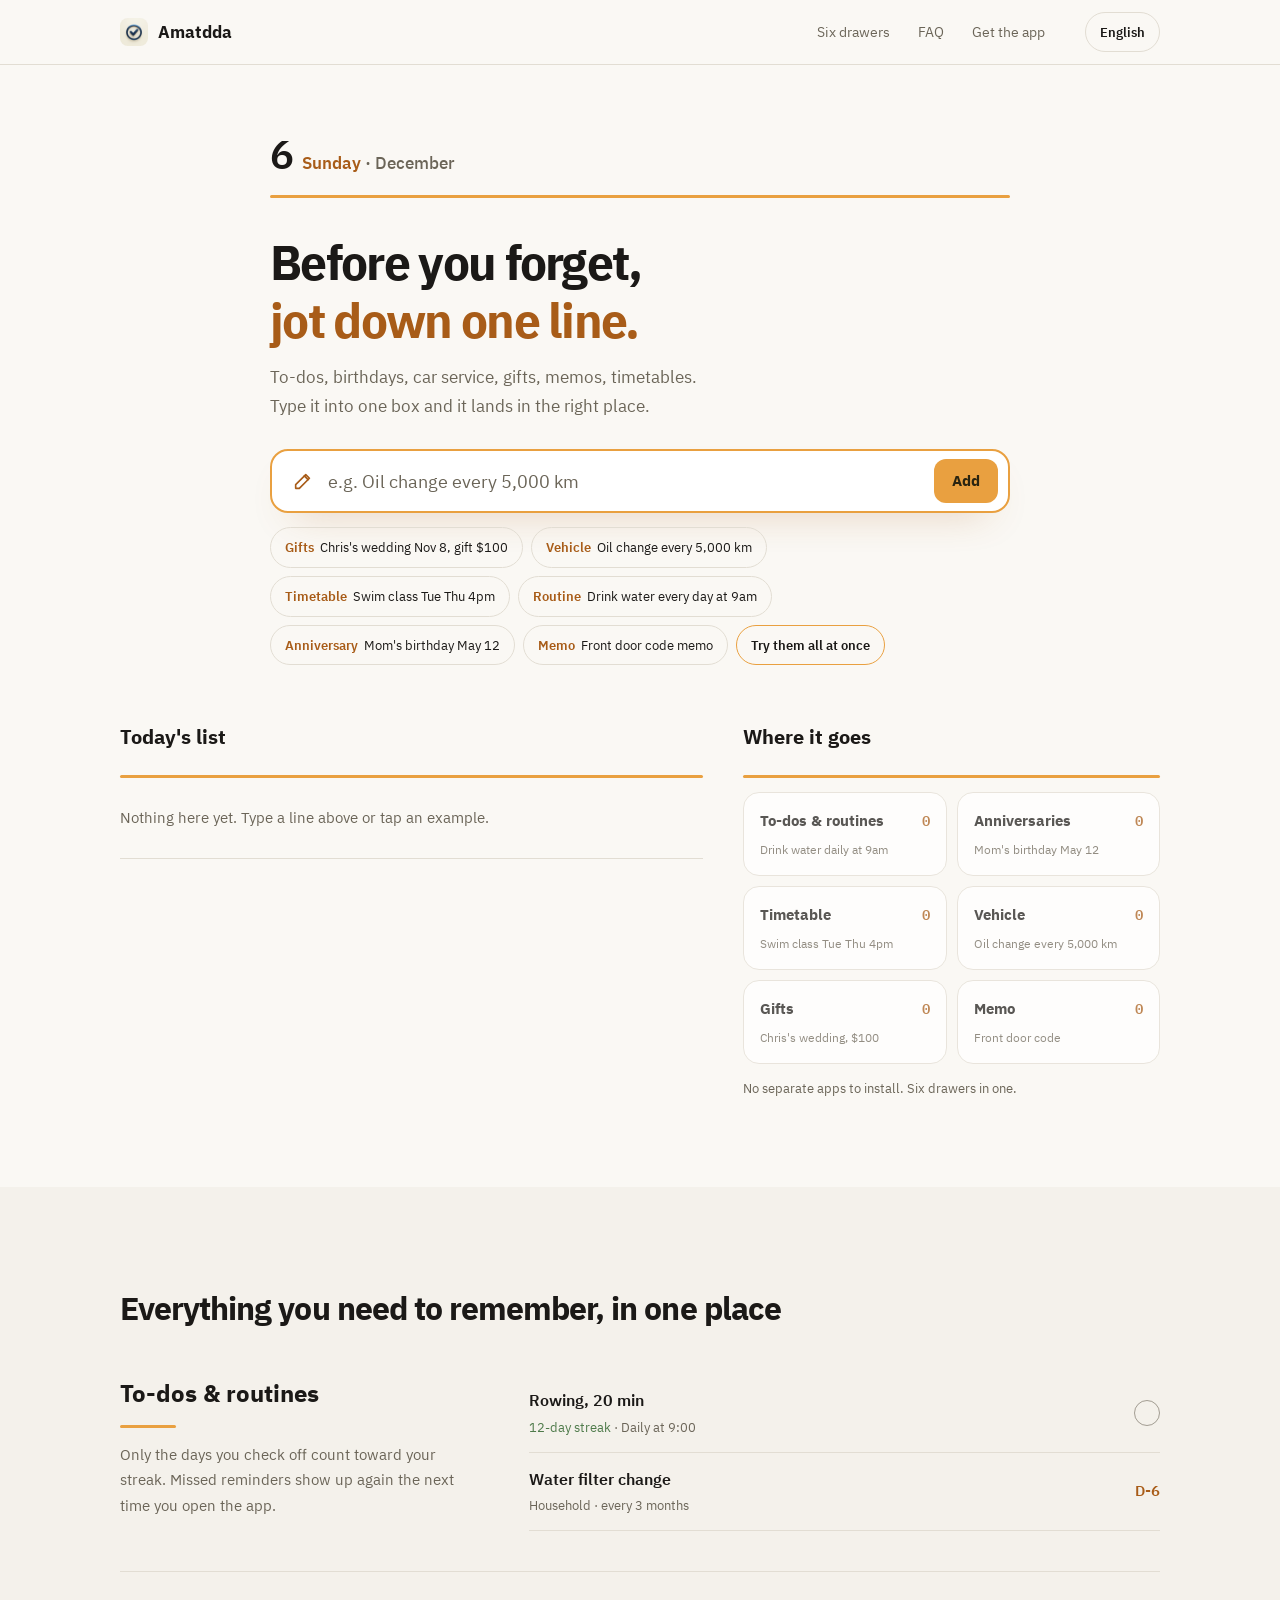
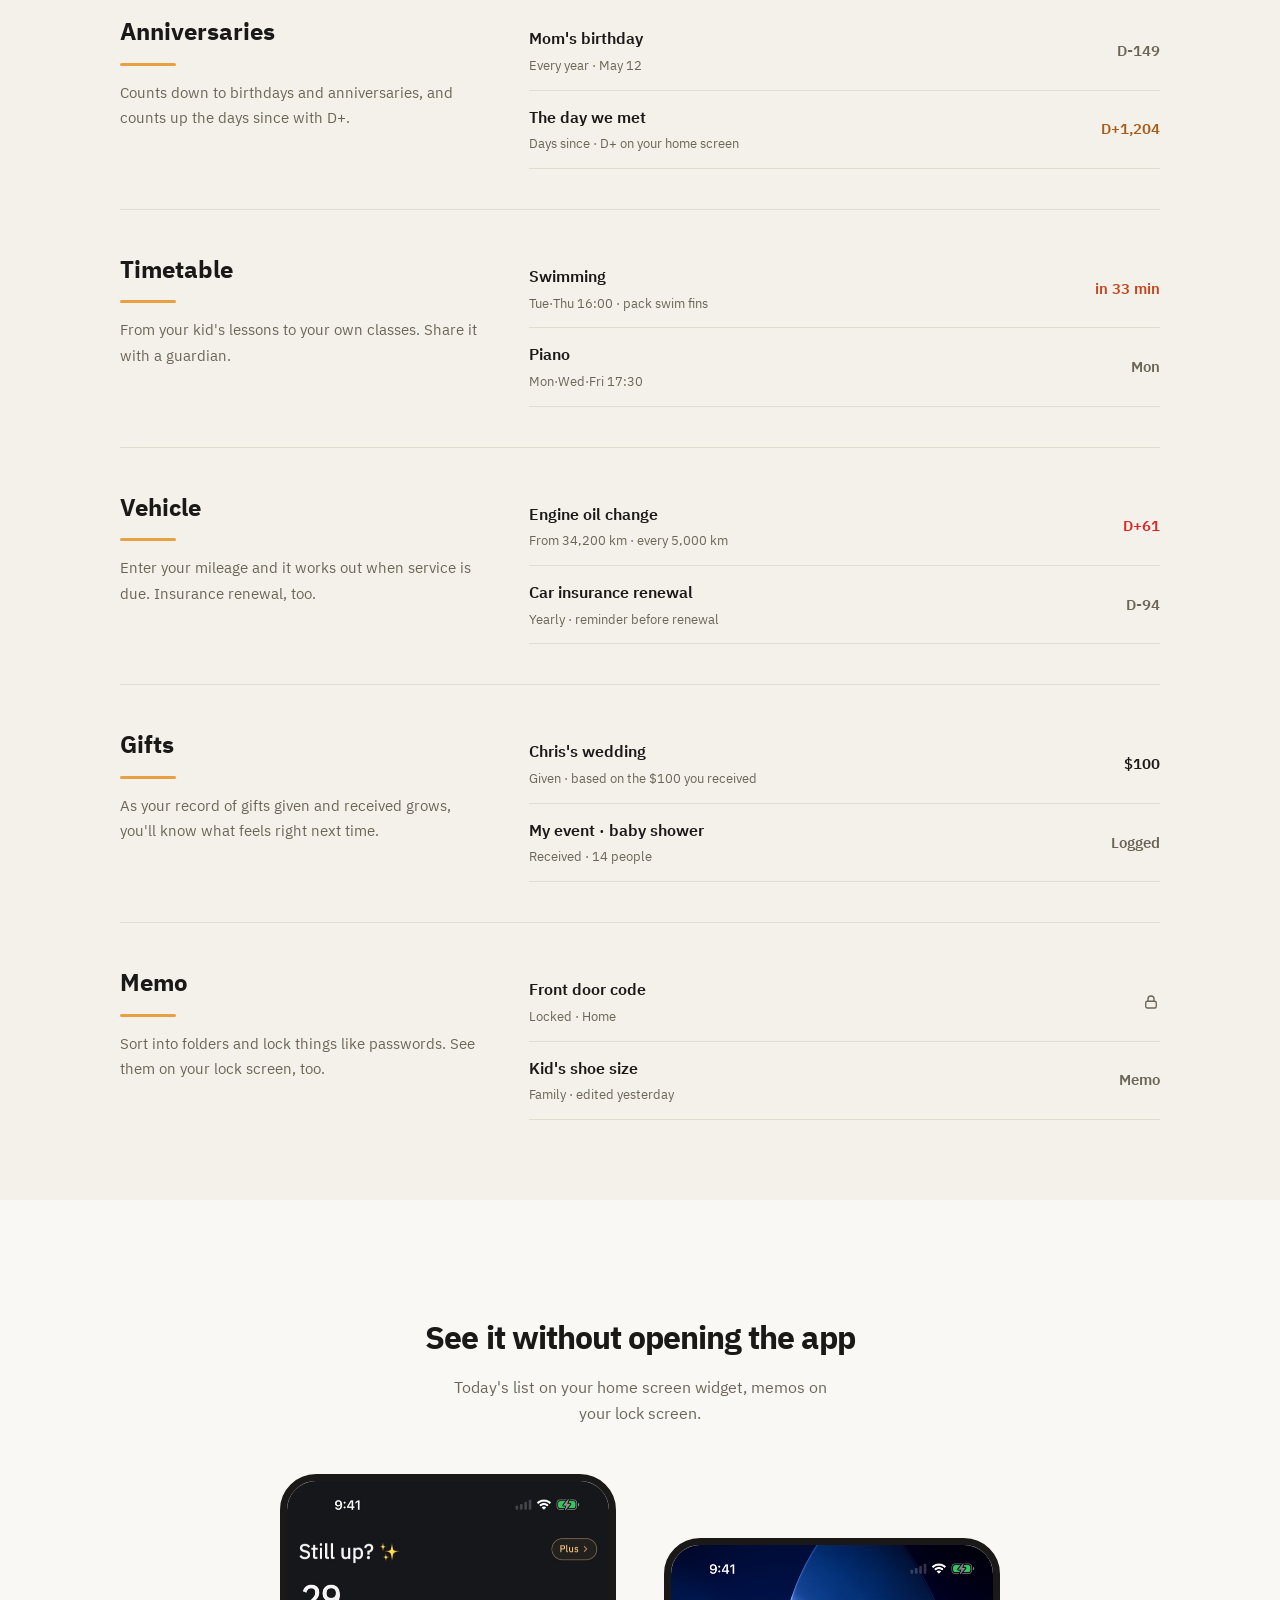
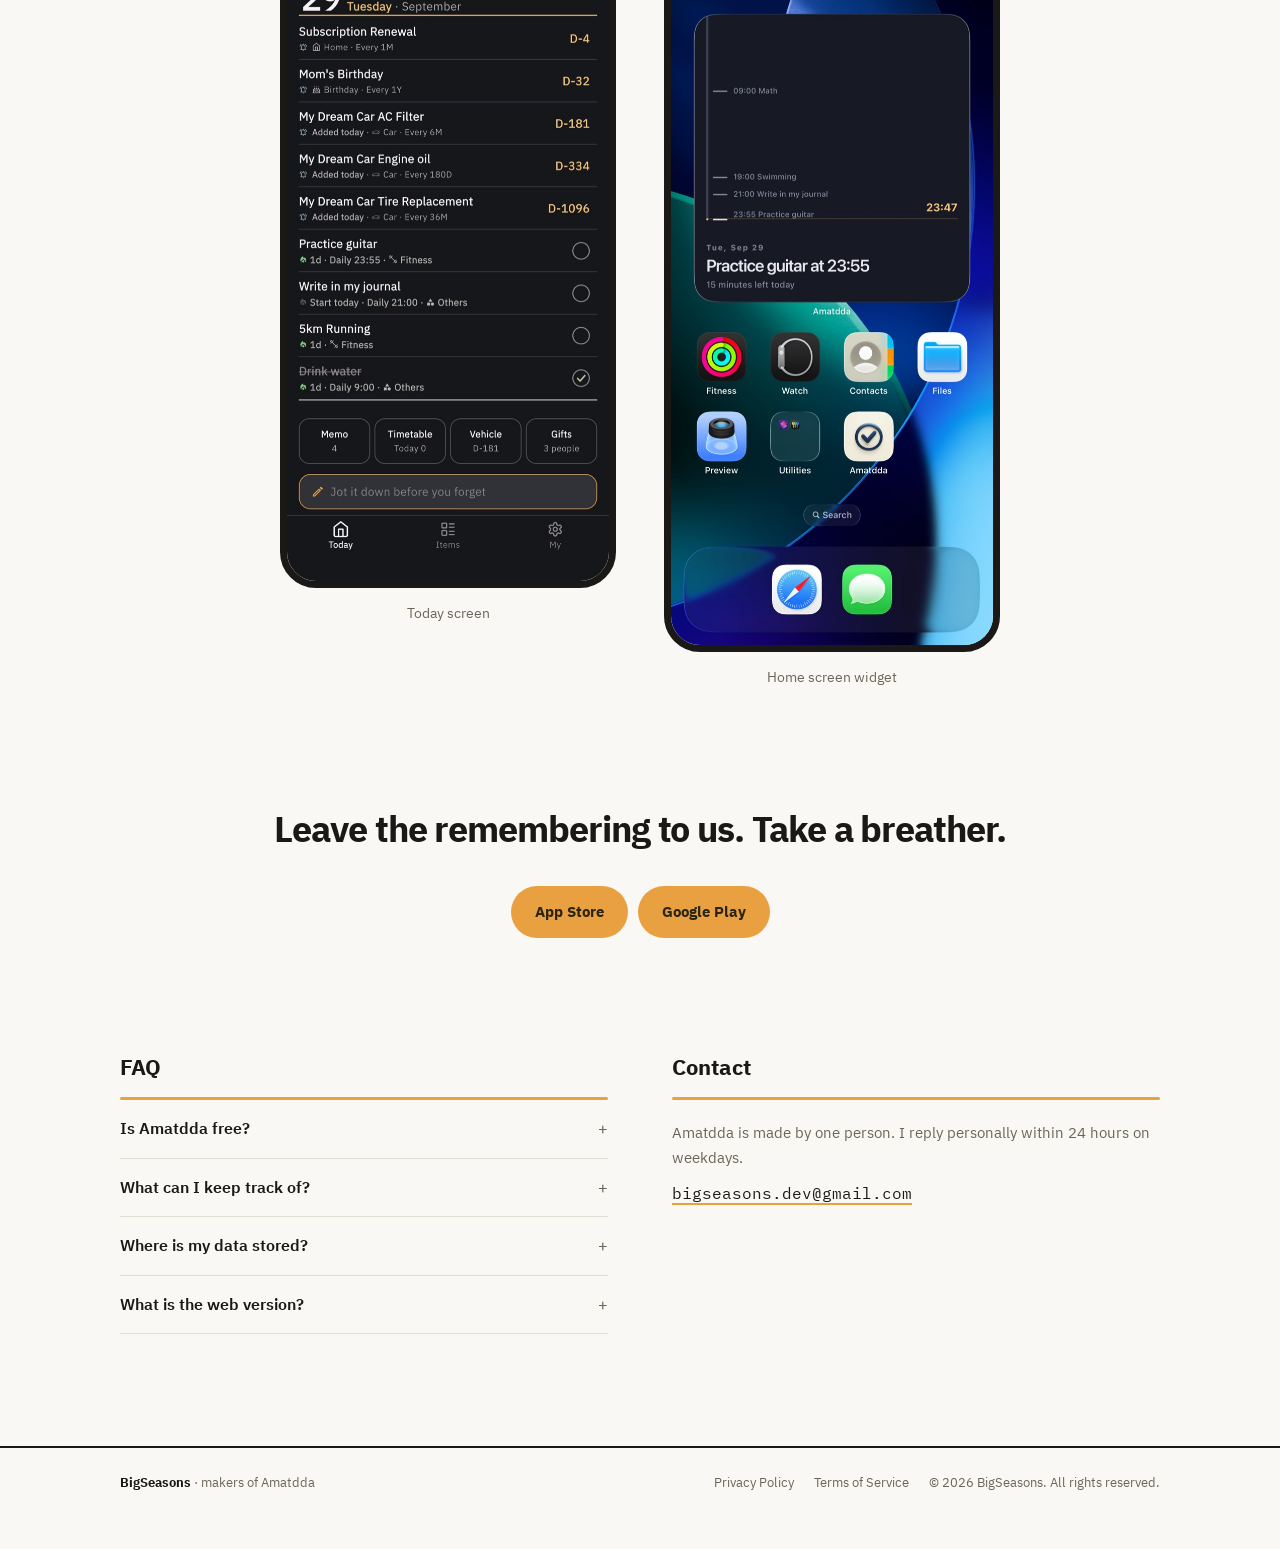
==== index.html @ 61002e15 "fix: 언어는 메뉴에서 직접 고를 때만 기억한다 예전 사이트는 자동 판정한 언어까지 'preferred-lang' 에 저장해서, 한 번 본 언어(예: 일본어)가 한국어 브라우저에" ====
<!DOCTYPE html>
<html lang="ko">
<head>
<meta charset="UTF-8" />
<meta name="viewport" content="width=device-width, initial-scale=1.0" />
<title>까먹지마 | 할 일·루틴·기념일·시간표·자동차·경조사·메모를 한 앱에</title>
<meta name="description" content="할 일, 생일, 엔진오일, 경조사, 메모, 학원 시간표. 입력창 하나에 한 줄로 적으면 알아서 제자리에 나눠 담고, 때가 되면 알려 드립니다. iOS · Android." />
<link rel="canonical" href="https://bigseasons.co.kr/" />
<meta name="theme-color" content="#FAF8F4" media="(prefers-color-scheme: light)" />
<meta name="theme-color" content="#17181C" media="(prefers-color-scheme: dark)" />

<meta property="og:type" content="website" />
<meta property="og:site_name" content="까먹지마" />
<meta property="og:title" content="까먹지마 | 까먹기 전에, 한 줄만" />
<meta property="og:description" content="할 일, 생일, 엔진오일, 경조사, 메모, 학원 시간표. 입력창 하나에 적으면 알아서 제자리에 나눠 담습니다." />
<meta property="og:url" content="https://bigseasons.co.kr/" />
<meta property="og:image" content="https://bigseasons.co.kr/assets/amatdda_icon.png" />
<meta name="twitter:card" content="summary_large_image" />

<script type="application/ld+json">
{
  "@context": "https://schema.org",
  "@graph": [
    {
      "@type": "Organization",
      "@id": "https://bigseasons.co.kr/#org",
      "name": "빅시즌스",
      "alternateName": "Bigseasons",
      "url": "https://bigseasons.co.kr/",
      "logo": "https://bigseasons.co.kr/assets/bigseasons_text_logo.png",
      "email": "bigseasons.dev@gmail.com"
    },
    {
      "@type": "WebSite",
      "@id": "https://bigseasons.co.kr/#website",
      "url": "https://bigseasons.co.kr/",
      "name": "까먹지마",
      "inLanguage": "ko",
      "publisher": {"@id": "https://bigseasons.co.kr/#org"}
    },
    {
      "@type": "SoftwareApplication",
      "@id": "https://bigseasons.co.kr/#app",
      "name": "까먹지마",
      "alternateName": "Amatdda",
      "applicationCategory": "ProductivityApplication",
      "operatingSystem": "iOS, Android, Web",
      "description": "할 일, 생일, 엔진오일, 경조사, 메모, 학원 시간표. 입력창 하나에 한 줄로 적으면 알아서 제자리에 나눠 담고, 때가 되면 알려 드립니다.",
      "url": "https://amatdda.bigseasons.co.kr/",
      "image": "https://bigseasons.co.kr/assets/amatdda_icon.png",
      "screenshot": "https://bigseasons.co.kr/assets/landing/home_ko.jpg",
      "installUrl": [
        "https://apps.apple.com/kr/app/id6751563264",
        "https://play.google.com/store/apps/details?id=com.bigseasons.amatdda"
      ],
      "inLanguage": ["ko", "en", "ja", "zh-Hant"],
      "offers": {"@type": "Offer", "price": "0", "priceCurrency": "KRW"},
      "author": {"@id": "https://bigseasons.co.kr/#org"},
      "publisher": {"@id": "https://bigseasons.co.kr/#org"}
    }
  ]
}
</script>

<link rel="icon" href="assets/amatdda_icon.png" />
<link rel="apple-touch-icon" href="assets/amatdda_icon.png" />

<link rel="preconnect" href="https://fonts.googleapis.com" />
<link rel="preconnect" href="https://fonts.gstatic.com" crossorigin />
<link rel="stylesheet" href="https://fonts.googleapis.com/css2?family=IBM+Plex+Mono:wght@500;600&family=IBM+Plex+Sans+KR:wght@400;500;600;700&display=swap" />

<style>
  /* 색은 앱(lib/app/theme/color_scheme.dart)의 값 그대로다. 브랜드색은 귤 하나:
     귤 잉크(--ink)는 글자·선, 귤 면(--face)은 주요 버튼·밑줄 같은 「주요 이벤트」 전용.
     귤을 넓게 깔지 않는다 — 따뜻한 종이 위에서 베이지+오렌지가 된다. */
  :root {
    --bg: #FAF8F4; --bg2: #F4F1EB; --card: #FFFFFF;
    --text: #1B1917; --muted: #6B6558; --line: #E2DDD3;
    --ink: #A85C18; --face: #E9A040; --onface: #2A2410;
    --late: #DC2626; --near: #C8441C; --streak: #4E7A4A; --frame: #1B1917;

    --sans: "IBM Plex Sans KR", "Hiragino Sans", "Hiragino Kaku Gothic ProN", "Noto Sans JP",
            "PingFang TC", "Noto Sans TC", -apple-system, BlinkMacSystemFont, system-ui, sans-serif;
    --mono: "IBM Plex Mono", ui-monospace, SFMono-Regular, Menlo, monospace;
    --ease: cubic-bezier(.16, 1, .3, 1);
    color-scheme: light dark;
  }
  @media (prefers-color-scheme: dark) {
    :root {
      --bg: #17181C; --bg2: #1F2024; --card: #222328;
      --text: #F6F3F5; --muted: #B8B4B8; --line: #3F3F44;
      --ink: #F5C377; --late: #F87171; --near: #FF8A50; --streak: #9CC796; --frame: #313238;
    }
  }

  * { box-sizing: border-box; }
  html { scroll-behavior: smooth; -webkit-text-size-adjust: 100%; }
  body {
    margin: 0; background: var(--bg); color: var(--text); font-family: var(--sans);
    line-height: 1.6; word-break: keep-all; overflow-wrap: anywhere;
    -webkit-font-smoothing: antialiased;
  }
  ::selection { background: rgba(233, 160, 64, .3); }
  a { color: var(--ink); }
  :focus-visible { outline: 3px solid var(--face); outline-offset: 3px; border-radius: 4px; }
  .sr { position: absolute; width: 1px; height: 1px; overflow: hidden; clip: rect(0 0 0 0); white-space: nowrap; }
  .mono { font-family: var(--mono); font-weight: 600; font-variant-numeric: tabular-nums; }
  .wrap { max-width: 1120px; margin: 0 auto; padding: 0 40px; }
  .narrow { max-width: 820px; }
  .rule { height: 3px; background: var(--face); border-radius: 2px; transform-origin: left; }
  h2.sec { font-size: clamp(24px, 3.4vw, 32px); font-weight: 700; letter-spacing: -.03em; margin: 0; text-wrap: balance; }

  /* ── 상단 ─────────────────────────────────── */
  .top { border-bottom: 1px solid var(--line); }
  .top .wrap { display: flex; align-items: center; gap: 24px; height: 64px; }
  .brand { display: flex; align-items: center; gap: 10px; text-decoration: none; color: var(--text); font-weight: 700; font-size: 17px; }
  .brand img { width: 28px; height: 28px; border-radius: 8px; }
  .top nav { display: none; gap: 28px; margin-left: auto; font-size: 14px; }
  @media (min-width: 860px) { .top nav { display: flex; } }
  .top nav a { color: var(--muted); text-decoration: none; }
  .top nav a:hover { color: var(--text); }
  .lang { position: relative; margin-left: auto; }
  @media (min-width: 860px) { .lang { margin-left: 16px; } }
  .lang > button {
    font: inherit; font-size: 13px; font-weight: 600; color: var(--text); cursor: pointer;
    background: transparent; border: 1px solid var(--line); border-radius: 999px; padding: 8px 14px; min-height: 40px;
  }
  .lang > button:hover { border-color: var(--face); }
  .lang menu {
    display: none; position: absolute; right: 0; top: calc(100% + 6px); z-index: 30;
    margin: 0; padding: 5px; list-style: none; min-width: 150px;
    background: var(--card); border: 1px solid var(--line); border-radius: 12px;
    box-shadow: 0 12px 30px -12px rgba(60, 40, 10, .25);
  }
  .lang menu.open { display: block; }
  .lang menu button {
    font: inherit; font-size: 14px; cursor: pointer; width: 100%; text-align: left;
    border: none; background: transparent; color: var(--text); border-radius: 8px; padding: 10px 12px;
  }
  .lang menu button:hover { background: var(--bg2); }
  .lang menu button[aria-current="true"] { font-weight: 700; color: var(--ink); }

  /* ── 첫 화면: 통합 입력창 ──────────────────── */
  .hero { padding: 56px 0 88px; }
  .stamp { display: flex; align-items: baseline; gap: 10px; }
  .stamp .day { font-size: 40px; letter-spacing: -.04em; }
  .stamp .when { font-size: 17px; font-weight: 600; }
  .stamp .when em { font-style: normal; color: var(--ink); }
  .stamp .when i { font-style: normal; color: var(--muted); font-weight: 500; }
  .hero h1 {
    font-size: clamp(34px, 5.4vw, 48px); line-height: 1.2; letter-spacing: -.035em; font-weight: 700;
    margin: 36px 0 0; text-wrap: balance;
  }
  .hero h1 span { color: var(--ink); white-space: nowrap; }
  .lede { font-size: clamp(16px, 1.9vw, 17px); line-height: 1.7; color: var(--muted); margin: 14px 0 0; max-width: 46ch; }

  .dock {
    display: flex; align-items: center; gap: 12px; height: 64px; margin-top: 28px;
    padding: 0 10px 0 20px; border: 2px solid var(--face); border-radius: 18px; background: var(--card);
    box-shadow: 0 18px 40px -24px rgba(168, 92, 24, .45);
  }
  .dock svg { color: var(--ink); flex: none; }
  .dock input {
    flex: 1; min-width: 0; border: none; outline: none; background: transparent;
    font: inherit; font-size: 18px; color: var(--text);
  }
  .dock input::placeholder { color: var(--muted); }
  .go {
    font: inherit; font-weight: 700; font-size: 15px; border: none; border-radius: 12px;
    background: var(--face); color: var(--onface); padding: 0 18px; height: 44px; cursor: pointer; white-space: nowrap;
  }
  .go:active, .pill:active, .chip:active { transform: translateY(1px); }

  .chips { display: flex; flex-wrap: wrap; gap: 8px; margin-top: 14px; }
  .chip {
    font: inherit; font-size: 13px; color: var(--text); background: transparent; cursor: pointer;
    border: 1px solid var(--line); border-radius: 999px; padding: 9px 14px; min-height: 40px;
    transition: border-color .2s, transform .15s;
  }
  .chip:hover { border-color: var(--face); }
  .chip b { color: var(--ink); font-weight: 600; margin-right: 6px; }
  .chip.all { border-color: var(--face); font-weight: 600; }

  .board { display: grid; grid-template-columns: minmax(0, 7fr) minmax(0, 5fr); gap: 40px; align-items: start; margin-top: 56px; }
  .board h2 { font-size: 20px; font-weight: 700; margin: 0; }
  .board-head { display: flex; align-items: baseline; justify-content: space-between; min-height: 44px; }
  .clear { font: inherit; font-size: 13px; color: var(--muted); background: none; border: none; cursor: pointer; min-height: 44px; }
  .board .rule { margin: 10px 0 0; }
  .empty { margin: 0; padding: 28px 0; border-bottom: 1px solid var(--line); color: var(--muted); font-size: 15px; }

  .row { display: grid; grid-template-columns: minmax(0, 1fr) auto; gap: 14px; align-items: center; padding: 14px 0; border-bottom: 1px solid var(--line); }
  .row .t { font-size: 17px; font-weight: 600; overflow: hidden; text-overflow: ellipsis; white-space: nowrap; }
  .row .d { font-size: 13px; color: var(--muted); margin-top: 3px; }
  .row .d b { color: var(--ink); font-weight: 600; }
  /* 오른쪽 값은 「33분 후」처럼 글자가 섞여 고정폭 글꼴을 쓰지 않는다(한글이 벌어진다). 숫자만 같은 폭으로. */
  .row .k { font-size: 15px; font-weight: 600; white-space: nowrap; color: var(--muted); font-variant-numeric: tabular-nums; }
  .k.ink { color: var(--ink); } .k.near { color: var(--near); } .k.late { color: var(--late); } .k.plain { color: var(--text); }
  .circle { width: 26px; height: 26px; border-radius: 50%; border: 1.5px solid var(--muted); opacity: .6; display: block; }

  .after { margin-top: 24px; padding: 24px; border-radius: 18px; background: var(--bg2); }
  .after p { margin: 0; }
  .after .h { font-size: 18px; font-weight: 700; }
  .after .b { margin-top: 6px; font-size: 14px; color: var(--muted); line-height: 1.6; }
  .stores { display: flex; flex-wrap: wrap; gap: 10px; align-items: center; margin-top: 16px; }
  .pill {
    display: inline-block; text-decoration: none; font-weight: 700; font-size: 15px; white-space: nowrap;
    padding: 14px 24px; border-radius: 999px; background: var(--face); color: var(--onface);
    transition: transform .15s;
  }
  .pill:hover { color: var(--onface); transform: translateY(-1px); }
  .textlink { font-size: 14px; font-weight: 600; color: var(--ink); text-decoration: none; border-bottom: 2px solid var(--face); padding: 10px 2px; }

  .drawers { display: grid; grid-template-columns: repeat(2, minmax(0, 1fr)); gap: 10px; margin-top: 14px; }
  .drawer {
    border: 1.5px solid var(--line); border-radius: 16px; padding: 16px; background: var(--card); opacity: .72;
    transition: border-color .3s, transform .3s var(--ease), opacity .3s;
  }
  .drawer.filled { opacity: 1; }
  .drawer.hot { border-color: var(--face); transform: translateY(-2px); }
  .drawer .top-line { display: flex; justify-content: space-between; align-items: baseline; gap: 8px; }
  .drawer .n { font-size: 15px; font-weight: 700; }
  .drawer .c { font-size: 14px; color: var(--ink); }
  .drawer .l { font-size: 12px; color: var(--muted); line-height: 1.5; margin-top: 8px; overflow: hidden; text-overflow: ellipsis; white-space: nowrap; }
  .drawers-note { font-size: 13px; color: var(--muted); margin: 14px 0 0; line-height: 1.6; }

  /* ── 여섯 서랍 ─────────────────────────────── */
  .domains { padding: 96px 0 40px; background: var(--bg2); }
  .band { display: grid; grid-template-columns: minmax(0, 4fr) minmax(0, 7fr); gap: 48px; padding: 40px 0; border-bottom: 1px solid var(--line); }
  .band:last-child { border-bottom: none; }
  .band h3 { font-size: 24px; font-weight: 700; margin: 0; }
  .band .rule { width: 56px; margin-top: 12px; }
  .band p { font-size: 15px; color: var(--muted); line-height: 1.7; margin: 14px 0 0; }
  .band .row .t { font-size: 16px; }
  .band .streak { color: var(--streak); }

  .shots-sec { padding: 112px 0 0; text-align: center; }
  .shots-sec .b { font-size: 16px; color: var(--muted); margin: 12px auto 48px; max-width: 40ch; }
  .shots { display: grid; grid-template-columns: repeat(2, minmax(0, 1fr)); gap: 48px; max-width: 720px; margin: 0 auto; }
  .shots figure { margin: 0; }
  .shots figure + figure { padding-top: 64px; }
  .shots img { width: 100%; height: auto; border-radius: 36px; border: 7px solid var(--frame); display: block; }
  .shots figcaption { font-size: 14px; color: var(--muted); margin-top: 14px; }

  .closing { padding: 112px 0 0; text-align: center; }
  .closing h2 { font-size: clamp(28px, 4vw, 36px); font-weight: 700; letter-spacing: -.03em; margin: 0; }
  .closing .stores { justify-content: center; margin-top: 28px; }

  .split { display: grid; grid-template-columns: repeat(2, minmax(0, 1fr)); gap: 64px; padding-top: 112px; }
  .split h2 { font-size: 22px; font-weight: 700; margin: 0; }
  .split .rule { margin-top: 12px; }
  details { border-bottom: 1px solid var(--line); }
  summary {
    cursor: pointer; list-style: none; padding: 16px 0; font-weight: 600; font-size: 16px;
    display: flex; justify-content: space-between; gap: 16px; align-items: baseline;
  }
  summary::-webkit-details-marker { display: none; }
  summary::after { content: "+"; font-family: var(--mono); color: var(--muted); font-weight: 400; }
  details[open] summary::after { content: "-"; }
  details p { margin: 0 0 18px; font-size: 14px; color: var(--muted); line-height: 1.7; max-width: 60ch; }
  .contact p { font-size: 15px; color: var(--muted); margin: 20px 0 10px; line-height: 1.7; }
  .mail { font-family: var(--mono); font-size: 16px; color: var(--text); text-decoration: none; border-bottom: 2px solid var(--face); }

  footer.site { margin-top: 112px; border-top: 2px solid var(--text); }
  footer.site .wrap {
    display: flex; flex-wrap: wrap; gap: 12px 24px; justify-content: space-between;
    padding-top: 24px; padding-bottom: 56px; font-size: 13px; color: var(--muted);
  }
  footer.site b { color: var(--text); }
  footer.site nav { display: flex; gap: 20px; flex-wrap: wrap; }
  footer.site a { color: var(--muted); text-decoration: none; }
  footer.site a:hover { color: var(--text); }

  @media (max-width: 860px) {
    .wrap { padding: 0 16px; }
    .hero { padding-top: 40px; }
    .board, .band, .split { grid-template-columns: 1fr; gap: 24px; }
    .board { margin-top: 44px; gap: 40px; }
    .dock { height: 58px; padding-left: 14px; gap: 10px; }
    .dock input { font-size: 16px; }
    .go { padding: 0 14px; }
    /* 폰에서는 예시 칩을 한 줄로 밀어 보게 해서 입력창 아래가 길어지지 않게, 「전부 한 번에」는 맨 앞으로 */
    .chips { flex-wrap: nowrap; overflow-x: auto; margin: 14px -16px 0; padding: 0 16px 4px; scrollbar-width: none; scroll-snap-type: x proximity; }
    .chips::-webkit-scrollbar { display: none; }
    .chip { flex: none; scroll-snap-align: start; }
    .chip.all { order: -1; }
    .shots { gap: 16px; }
    .shots figure + figure { padding-top: 40px; }
    .shots img { border-radius: 24px; border-width: 5px; }
  }

  /* ── 움직임 ───────────────────────────────────
     모두 의미가 있는 자리에만: 귤 밑줄이 그어지는 것은 앱의 「오늘」 밑줄, 줄이 올라오는 것은
     목록에 항목이 놓이는 동작. 반복 애니메이션은 없다. 동작 줄이기 설정이면 전부 정지. */
  @keyframes enter { from { opacity: 0; transform: translateY(-10px); } to { opacity: 1; transform: none; } }
  @keyframes rise  { from { opacity: 0; transform: translateY(28px); } to { opacity: 1; transform: none; } }
  @keyframes draw  { from { transform: scaleX(0); } to { transform: scaleX(1); } }
  @keyframes pop   { from { opacity: 0; transform: scale(.94); } to { opacity: 1; transform: none; } }

  @media (prefers-reduced-motion: no-preference) {
    .enter { animation: enter .5s var(--ease) both; }
    .intro { animation: rise .7s var(--ease) both; }
    .intro.d1 { animation-delay: .08s; } .intro.d2 { animation-delay: .16s; }
    .intro.d3 { animation-delay: .24s; } .intro.d4 { animation-delay: .32s; }
    .hero-rule { animation: draw .9s .1s var(--ease) both; }

    /* 스크롤 타임라인이 되는 브라우저(Chrome, Safari 26+)는 스크롤에 붙여서 */
    @supports (animation-timeline: view()) {
      .sv-rule { animation: draw linear both; animation-timeline: view(); animation-range: entry 30% cover 40%; }
      .sv-rise { animation: rise linear both; animation-timeline: view(); animation-range: entry 0% cover 28%; }
      .sv-rise.s2 { animation-range: entry 10% cover 34%; }
      .sv-pop { animation: pop linear both; animation-timeline: view(); animation-range: entry 0% cover 35%; }
    }
    /* 안 되는 브라우저는 화면에 들어올 때 한 번 (스크립트가 .io 를 붙인다) */
    @supports not (animation-timeline: view()) {
      .io .sv-rise, .io .sv-pop { opacity: 0; transform: translateY(28px); transition: opacity .7s var(--ease), transform .7s var(--ease); }
      .io .sv-pop { transform: scale(.94); }
      .io .sv-rise.s2 { transition-delay: .1s; }
      .io .sv-rule { transform: scaleX(0); transition: transform .9s .15s var(--ease); }
      .io .in.sv-rise, .io .in.sv-pop, .io .in .sv-rule, .io .in.sv-rule { opacity: 1; transform: none; }
    }
  }
  @media (prefers-reduced-motion: reduce) { html { scroll-behavior: auto; } }
</style>
</head>
<body id="top">

<header class="top">
  <div class="wrap">
    <a class="brand" href="#top"><img src="assets/amatdda_icon.png" alt="" width="28" height="28" /><span data-i18n="brand">까먹지마</span></a>
    <nav>
      <a href="#drawers" data-i18n="nav.drawers">여섯 서랍</a>
      <a href="#faq" data-i18n="nav.faq">자주 묻는 질문</a>
      <a href="#get" data-i18n="nav.get">앱 받기</a>
    </nav>
    <div class="lang">
      <button id="lang-btn" type="button" aria-haspopup="true" aria-expanded="false" aria-controls="lang-menu">한국어</button>
      <menu id="lang-menu">
        <li><button type="button" data-lang="ko">한국어</button></li>
        <li><button type="button" data-lang="en">English</button></li>
        <li><button type="button" data-lang="ja">日本語</button></li>
        <li><button type="button" data-lang="zh">繁體中文</button></li>
      </menu>
    </div>
  </div>
</header>

<main>

  <section class="hero">
    <div class="wrap narrow">
      <div class="stamp intro">
        <span class="day mono" id="today-day">18</span>
        <span class="when"><em id="today-dow">토요일</em><i id="today-mon"> · 10월</i></span>
      </div>
      <div class="rule hero-rule" style="margin-top:10px"></div>

      <h1 class="intro d1" data-i18n-html="hero.title">까먹기 전에, <span>한 줄만</span> 적어 보세요.</h1>
      <p class="lede intro d2" data-i18n="hero.lede">할 일, 생일, 정비, 경조사, 메모, 시간표. 입력창 하나에 적으면 알아서 제자리에 나눠 담습니다.</p>

      <form class="intro d3" id="dock-form" autocomplete="off">
        <label class="sr" for="dock" data-i18n="hero.inputLabel">한 줄 입력</label>
        <div class="dock">
          <svg width="22" height="22" viewBox="0 0 24 24" fill="none" stroke="currentColor" stroke-width="1.8" stroke-linecap="round" stroke-linejoin="round" aria-hidden="true"><path d="M4 20h4L19 9l-4-4L4 16v4z"/><path d="M13.5 6.5l4 4"/></svg>
          <input id="dock" type="text" enterkeyhint="done" maxlength="80" placeholder="까먹기 전에 한 줄 적어두세요" />
          <button class="go" type="submit" data-i18n="hero.submit">적기</button>
        </div>
      </form>
      <div class="chips intro d4" id="chips"></div>
    </div>

    <div class="wrap board">
      <div>
        <div class="board-head">
          <h2 data-i18n="board.listTitle">오늘의 목록</h2>
          <button class="clear" type="button" id="clear" hidden data-i18n="board.clear">비우기</button>
        </div>
        <div class="rule"></div>
        <div id="list" aria-live="polite">
          <p class="empty" id="empty" data-i18n="board.empty">아직 비어 있어요. 위에 한 줄 적거나 예시를 눌러 보세요.</p>
        </div>
        <div class="after enter" id="after" hidden>
          <p class="h" data-i18n="board.ctaTitle">때가 되면 알려 드릴게요.</p>
          <p class="b" data-i18n="board.ctaBody">알림은 앱에서 옵니다. 적은 것들을 앱에서 이어서 관리하세요.</p>
          <div class="stores">
            <a class="pill" href="https://apps.apple.com/kr/app/id6751563264" target="_blank" rel="noopener">App Store</a>
            <a class="pill" href="https://play.google.com/store/apps/details?id=com.bigseasons.amatdda" target="_blank" rel="noopener">Google Play</a>
            <a class="textlink" id="web-link" href="https://amatdda.bigseasons.co.kr/" target="_blank" rel="noopener" data-i18n="board.web">웹에서 이어서 써 보기</a>
          </div>
        </div>
      </div>

      <div id="drawers">
        <div class="board-head"><h2 data-i18n="board.drawersTitle">제자리</h2></div>
        <div class="rule"></div>
        <div class="drawers" id="drawer-grid"></div>
        <p class="drawers-note" data-i18n="board.drawersNote">따로 앱을 깔 필요 없이, 한 앱 안에 여섯 서랍.</p>
      </div>
    </div>
  </section>

  <section class="domains" id="domains">
    <div class="wrap">
      <h2 class="sec sv-rise" data-i18n="domains.title">흩어져 있던 기억할 일이 한곳에 모입니다</h2>

      <div class="band">
        <div class="sv-rise"><h3 data-i18n="domains.rt.title">할 일과 루틴</h3><div class="rule sv-rule"></div><p data-i18n="domains.rt.body">매일 체크한 날만 연속으로 셉니다. 놓친 알림은 다음에 열 때 다시 보여 드려요.</p></div>
        <div>
          <div class="row sv-rise"><div><div class="t" data-i18n="domains.rt.r1t">로잉머신 20분</div><div class="d"><span class="streak" data-i18n="domains.rt.r1s">12일 연속</span> · <span data-i18n="domains.rt.r1d">매일 9시</span></div></div><span class="circle" aria-hidden="true"></span></div>
          <div class="row sv-rise s2"><div><div class="t" data-i18n="domains.rt.r2t">정수기 필터 교체</div><div class="d" data-i18n="domains.rt.r2d">생활용품 · 3개월마다</div></div><span class="k ink">D-6</span></div>
        </div>
      </div>

      <div class="band">
        <div class="sv-rise"><h3 data-i18n="domains.ann.title">기념일</h3><div class="rule sv-rule"></div><p data-i18n="domains.ann.body">음력 생일은 해마다 양력으로 바꿔서, 지난 날은 D+로 셉니다.</p></div>
        <div>
          <div class="row sv-rise"><div><div class="t" data-i18n="domains.ann.r1t">엄마 생신</div><div class="d" data-i18n="domains.ann.r1d">매년 · 음력 3월 5일</div></div><span class="k">D-149</span></div>
          <div class="row sv-rise s2"><div><div class="t" data-i18n="domains.ann.r2t">우리 처음 만난 날</div><div class="d" data-i18n="domains.ann.r2d">지난 날 세기 · 홈에 D+ 표시</div></div><span class="k ink">D+1,204</span></div>
        </div>
      </div>

      <div class="band">
        <div class="sv-rise"><h3 data-i18n="domains.tt.title">시간표</h3><div class="rule sv-rule"></div><p data-i18n="domains.tt.body">아이 학원부터 내 수업까지. 보호자와 함께 볼 수 있어요.</p></div>
        <div>
          <div class="row sv-rise"><div><div class="t" data-i18n="domains.tt.r1t">수영</div><div class="d" data-i18n="domains.tt.r1d">화·목 16:00 · 오리발 챙기기</div></div><span class="k near" data-i18n="domains.tt.r1k">33분 후</span></div>
          <div class="row sv-rise s2"><div><div class="t" data-i18n="domains.tt.r2t">피아노</div><div class="d" data-i18n="domains.tt.r2d">월·수·금 17:30</div></div><span class="k" data-i18n="domains.tt.r2k">월</span></div>
        </div>
      </div>

      <div class="band">
        <div class="sv-rise"><h3 data-i18n="domains.car.title">자동차</h3><div class="rule sv-rule"></div><p data-i18n="domains.car.body">주행거리를 넣으면 정비 때를 계산하고, 보험 만기도 챙깁니다.</p></div>
        <div>
          <div class="row sv-rise"><div><div class="t" data-i18n="domains.car.r1t">엔진오일 교체</div><div class="d" data-i18n="domains.car.r1d">34,200km 기준 · 5,000km마다</div></div><span class="k late">D+61</span></div>
          <div class="row sv-rise s2"><div><div class="t" data-i18n="domains.car.r2t">자동차 보험 만기</div><div class="d" data-i18n="domains.car.r2d">매년 · 갱신 전 알림</div></div><span class="k">D-94</span></div>
        </div>
      </div>

      <div class="band">
        <div class="sv-rise"><h3 data-i18n="domains.gt.title">경조사</h3><div class="rule sv-rule"></div><p data-i18n="domains.gt.body">주고받은 기록이 쌓이면, 다음에 얼마를 할지 가늠이 섭니다.</p></div>
        <div>
          <div class="row sv-rise"><div><div class="t" data-i18n="domains.gt.r1t">민수 결혼식</div><div class="d" data-i18n="domains.gt.r1d">보냄 · 지난번 받은 10만원 기준</div></div><span class="k plain" data-i18n="domains.gt.r1k">100,000</span></div>
          <div class="row sv-rise s2"><div><div class="t" data-i18n="domains.gt.r2t">나의 행사 · 돌잔치</div><div class="d" data-i18n="domains.gt.r2d">받음 · 14명</div></div><span class="k" data-i18n="domains.gt.r2k">기록됨</span></div>
        </div>
      </div>

      <div class="band">
        <div class="sv-rise"><h3 data-i18n="domains.memo.title">메모</h3><div class="rule sv-rule"></div><p data-i18n="domains.memo.body">폴더로 나누고, 비밀번호 같은 건 잠가 둡니다. 잠금화면에서도 봅니다.</p></div>
        <div>
          <div class="row sv-rise"><div><div class="t" data-i18n="domains.memo.r1t">현관 비밀번호</div><div class="d" data-i18n="domains.memo.r1d">잠금 · 집</div></div><svg width="18" height="18" viewBox="0 0 24 24" fill="none" stroke="currentColor" stroke-width="1.8" stroke-linecap="round" stroke-linejoin="round" aria-hidden="true" style="color:var(--muted)"><rect x="5" y="11" width="14" height="9" rx="2"/><path d="M8 11V8a4 4 0 0 1 8 0v3"/></svg></div>
          <div class="row sv-rise s2"><div><div class="t" data-i18n="domains.memo.r2t">아이 신발 사이즈</div><div class="d" data-i18n="domains.memo.r2d">가족 · 어제 고침</div></div><span class="k" data-i18n="domains.memo.r2k">메모</span></div>
        </div>
      </div>
    </div>
  </section>

  <section class="shots-sec">
    <div class="wrap">
      <h2 class="sec sv-rise" data-i18n="shots.title">앱을 열지 않아도 보입니다</h2>
      <p class="b sv-rise s2" data-i18n="shots.body">오늘의 목록은 홈 화면 위젯으로, 메모는 잠금화면으로.</p>
      <div class="shots">
        <figure class="sv-pop"><img data-shot="home" src="assets/landing/home_ko.jpg" width="640" height="1391" loading="lazy" alt="까먹지마 오늘 화면" data-i18n-alt="shots.alt1" /><figcaption data-i18n="shots.cap1">오늘 화면</figcaption></figure>
        <figure class="sv-pop"><img data-shot="widget" src="assets/landing/widget_ko.jpg" width="640" height="1391" loading="lazy" alt="까먹지마 홈 화면 위젯" data-i18n-alt="shots.alt2" /><figcaption data-i18n="shots.cap2">홈 화면 위젯</figcaption></figure>
      </div>
    </div>
  </section>

  <section class="closing" id="get">
    <div class="wrap narrow">
      <h2 class="sv-rise" data-i18n="closing.title">기억은 맡기고, 잠깐 멍.</h2>
      <div class="stores sv-rise s2">
        <a class="pill" href="https://apps.apple.com/kr/app/id6751563264" target="_blank" rel="noopener">App Store</a>
        <a class="pill" href="https://play.google.com/store/apps/details?id=com.bigseasons.amatdda" target="_blank" rel="noopener">Google Play</a>
      </div>
    </div>
  </section>

  <div class="wrap split">
    <section id="faq" class="sv-rise">
      <h2 data-i18n="faq.title">자주 묻는 질문</h2>
      <div class="rule sv-rule"></div>
      <div id="faq-list"></div>
    </section>
    <section id="contact" class="contact sv-rise s2">
      <h2 data-i18n="contact.title">문의</h2>
      <div class="rule sv-rule"></div>
      <p data-i18n="contact.body">혼자 만드는 앱입니다. 평일 24시간 이내 직접 답장드려요.</p>
      <a class="mail" href="mailto:bigseasons.dev@gmail.com">bigseasons.dev@gmail.com</a>
    </section>
  </div>

</main>

<footer class="site">
  <div class="wrap">
    <div><b>BigSeasons</b> <span data-i18n="footer.maker">· 까먹지마를 만듭니다</span></div>
    <nav>
      <a href="https://github.com/femeenhan/privacy-policy/blob/main/index2.md" target="_blank" rel="noopener noreferrer" data-i18n="footer.privacy">개인정보처리방침</a>
      <a href="https://github.com/femeenhan/privacy-policy/blob/main/index2.md" target="_blank" rel="noopener noreferrer" data-i18n="footer.terms">이용약관</a>
      <span data-i18n="footer.copyright">© 2026 BigSeasons. All rights reserved.</span>
    </nav>
  </div>
</footer>

<script>
(function () {
  'use strict';

  var LANGS = {
    ko: { name: '한국어',   locale: 'ko-KR' },
    en: { name: 'English',  locale: 'en-US' },
    ja: { name: '日本語',   locale: 'ja-JP' },
    zh: { name: '繁體中文', locale: 'zh-TW' }
  };
  var DRAWER_IDS = ['rt', 'ann', 'tt', 'car', 'gt', 'memo'];
  /* 예전 사이트의 'preferred-lang' 은 자동 판정 값까지 저장돼 있어서 읽지 않는다. */
  var LANG_KEY = 'site-lang';
  var cache = {};
  var t = null;          // 현재 언어의 번역
  var lang = 'ko';
  var items = [];        // 입력창에 적은 것들 (페이지 안에서만, 저장하지 않는다)
  var hot = null;        // 방금 채워진 서랍
  var phIndex = 0;
  var demoTimers = [];

  function $(id) { return document.getElementById(id); }
  function pick(obj, path) {
    return path.split('.').reduce(function (o, k) { return (o && o[k] !== undefined) ? o[k] : undefined; }, obj);
  }
  function fill(tpl, vars) {
    return String(tpl).replace(/\{(\w+)\}/g, function (_, k) { return vars[k] !== undefined ? vars[k] : ''; });
  }
  function el(tag, cls, text) {
    var e = document.createElement(tag);
    if (cls) { e.className = cls; }
    if (text !== undefined) { e.textContent = text; }
    return e;
  }

  /* ── 한 줄 알아듣기 ─────────────────────────────
     앱의 낱말 인식(quick_entry_keywords.json)을 홈페이지 체험용으로 줄인 것.
     서랍 판정 → 날짜·시각·금액·거리를 뽑아 앱과 같은 한 줄(제목 · 설명 · 오른쪽 값)로 만든다. */
  var RULES = {
    ko: {
      gt: /결혼식|돌잔치|장례|부고|조문|축의|부의|청첩|경조사/,
      car: /엔진오일|타이어|정비|주유|보험|세차|km|자동차|차량|와이퍼|브레이크/i,
      tt: /학원|수업|강의|교시|레슨|과외/,
      memo: /메모|비번|비밀번호|계좌|사이즈|주소/,
      ann: /생일|생신|기념일|제사|음력|추모|기일/,
      rt: /매일|매주|매달|매월|마다/,
      lunar: /음력/, locked: /비번|비밀번호|계좌/,
      freq: /매일|매주|매달|매월/,
      amount: /(\d[\d,]*)\s*만\s*원/, amountFmt: '{n}만원',
      km: /([\d,]+)\s*km/i,
      md: /(\d{1,2})\s*월\s*(\d{1,2})\s*일/,
      rel: [[/모레/, 2], [/내일/, 1], [/오늘/, 0]],
      weekday: /([일월화수목금토])요일/, weekdays: '일월화수목금토',
      ttDays: function (s) { var m = s.match(/(?:^|\s)([월화수목금토일]{1,3})(?=\s|요일|$)/); return m ? m[1].split('') : []; },
      time: function (s) {
        var m = s.match(/(오전|오후|아침|저녁|밤)?\s*(\d{1,2})\s*시(?:\s*(\d{1,2})\s*분)?/);
        return m ? [m[1] && /오후|저녁|밤/.test(m[1]) ? 'pm' : (m[1] ? 'am' : ''), +m[2], m[3] ? +m[3] : 0] : null;
      }
    },
    ja: {
      gt: /結婚式|披露宴|ご祝儀|祝儀|香典|葬儀|通夜|告別式|出産祝い|慶弔/,
      car: /オイル|タイヤ|車検|点検|給油|保険|洗車|km|キロ|車/i,
      tt: /教室|塾|授業|レッスン|講義|習い事|スクール/,
      memo: /メモ|暗証番号|パスワード|口座|サイズ/,
      ann: /誕生日|記念日|命日|法事|旧暦/,
      rt: /毎日|毎朝|毎晩|毎週|毎月|ごと/,
      lunar: /旧暦/, locked: /暗証番号|パスワード|口座/,
      freq: /毎日|毎朝|毎晩|毎週|毎月/,
      amount: /(\d[\d,]*)\s*万円/, amountFmt: '{n}万円',
      km: /([\d,]+)\s*(?:km|キロ)/i,
      md: /(\d{1,2})\s*月\s*(\d{1,2})\s*日/,
      rel: [[/明後日|あさって/, 2], [/明日|あした/, 1], [/今日|きょう/, 0]],
      weekday: /([日月火水木金土])曜/, weekdays: '日月火水木金土',
      ttDays: function (s) { var m = s.match(/(?:^|\s)([月火水木金土日]{1,3})(?=\s|曜|$)/); return m ? m[1].split('') : []; },
      time: function (s) {
        var m = s.match(/(午前|午後|朝|夜|夕方)?\s*(\d{1,2})\s*時(?:\s*(\d{1,2})\s*分)?/);
        return m ? [m[1] && /午後|夜|夕方/.test(m[1]) ? 'pm' : (m[1] ? 'am' : ''), +m[2], m[3] ? +m[3] : 0] : null;
      }
    },
    zh: {
      gt: /婚禮|喜宴|禮金|紅包|白包|喪禮|告別式|奠儀|滿月|彌月/,
      car: /機油|輪胎|保養|加油|保險|洗車|公里|km|車/i,
      tt: /補習|才藝|課|教室/,
      memo: /備忘|密碼|帳號|尺寸|地址/,
      ann: /生日|紀念日|忌日|農曆/,
      rt: /每天|每日|每週|每月|每隔|每/,
      lunar: /農曆/, locked: /密碼|帳號/,
      freq: /每天|每日|每週|每月/,
      amount: /(\d[\d,]*)\s*元/, amountFmt: '{n} 元',
      km: /([\d,]+)\s*(?:公里|km)/i,
      md: /(\d{1,2})\s*月\s*(\d{1,2})\s*[日號]/,
      rel: [[/後天/, 2], [/明天/, 1], [/今天/, 0]],
      weekday: /(?:週|星期)([日一二三四五六天])/, weekdays: '日一二三四五六',
      ttDays: function (s) {
        var out = [], re = /(?:週|星期)([一二三四五六日天])/g, m;
        while ((m = re.exec(s))) { out.push('週' + (m[1] === '天' ? '日' : m[1])); }
        return out;
      },
      time: function (s) {
        var m = s.match(/(上午|下午|早上|晚上|中午)?\s*(\d{1,2})\s*[點点](?:\s*(\d{1,2})\s*分)?/);
        return m ? [m[1] && /下午|晚上/.test(m[1]) ? 'pm' : (m[1] ? 'am' : ''), +m[2], m[3] ? +m[3] : 0] : null;
      }
    },
    en: {
      gt: /wedding|funeral|condolence|baby shower|bridal shower|gift money|memorial service/i,
      car: /oil change|engine oil|tire|tyre|car service|inspection|insurance|car wash|\bkm\b|\d\s*km|miles|vehicle|\bcar\b/i,
      tt: /class|lesson|lecture|tutor|practice/i,
      memo: /memo|note|password|passcode|door code|\bpin\b|account|size/i,
      ann: /birthday|anniversary|memorial/i,
      rt: /every|daily|weekly|monthly/i,
      lunar: /lunar/i, locked: /password|passcode|door code|\bpin\b|account/i,
      freq: /every day|every morning|every night|every week|every month|daily|weekly|monthly/i,
      amount: /\$\s?(\d[\d,]*)/, amountFmt: '${n}',
      km: /([\d,]+)\s*(?:km|miles?)/i,
      md: null,
      rel: [[/tomorrow/i, 1], [/today|tonight/i, 0]],
      weekday: null, weekdays: 'sun mon tue wed thu fri sat',
      ttDays: function (s) {
        var out = [], re = /\b(mon|tue|wed|thu|fri|sat|sun)[a-z]*/gi, m;
        while ((m = re.exec(s))) { out.push(m[1].charAt(0).toUpperCase() + m[1].slice(1, 3).toLowerCase()); }
        return out;
      },
      time: function (s) {
        var m = s.match(/\b(\d{1,2})(?::(\d{2}))?\s*(am|pm)\b/i);
        return m ? [m[3].toLowerCase(), +m[1], m[2] ? +m[2] : 0] : null;
      }
    }
  };
  var EN_MONTHS = ['jan', 'feb', 'mar', 'apr', 'may', 'jun', 'jul', 'aug', 'sep', 'oct', 'nov', 'dec'];

  function startOfDay(d) { return new Date(d.getFullYear(), d.getMonth(), d.getDate()); }
  function daysUntil(d) { return Math.round((startOfDay(d) - startOfDay(new Date())) / 86400000); }
  function nextOccurrence(month, day) {
    var now = new Date();
    var d = new Date(now.getFullYear(), month - 1, day);
    return daysUntil(d) < 0 ? new Date(now.getFullYear() + 1, month - 1, day) : d;
  }
  function addDays(n) { return new Date(Date.now() + n * 86400000); }

  /* 날짜: 「11월 8일」·「내일」·「토요일」 같은 말. 월/일 숫자도 같이 돌려준다(음력 표기용). */
  function findDate(s, R) {
    var m, i;
    if (R.md && (m = s.match(R.md))) { return { date: nextOccurrence(+m[1], +m[2]), m: +m[1], d: +m[2] }; }
    if (!R.md) {
      m = s.match(/\b(jan|feb|mar|apr|may|jun|jul|aug|sep|oct|nov|dec)[a-z]*\.?\s+(\d{1,2})\b/i);
      if (m) { var mo = EN_MONTHS.indexOf(m[1].toLowerCase()) + 1; return { date: nextOccurrence(mo, +m[2]), m: mo, d: +m[2] }; }
      m = s.match(/\b(\d{1,2})\/(\d{1,2})\b/);
      if (m) { return { date: nextOccurrence(+m[1], +m[2]), m: +m[1], d: +m[2] }; }
    }
    for (i = 0; i < R.rel.length; i++) { if (R.rel[i][0].test(s)) { return { date: addDays(R.rel[i][1]) }; } }
    var idx = -1;
    if (R.weekday && (m = s.match(R.weekday))) { idx = R.weekdays.indexOf(m[1] === '天' ? '日' : m[1]); }
    if (!R.weekday && (m = s.match(/\b(?:on|this|next)\s+(sun|mon|tue|wed|thu|fri|sat)[a-z]*/i))) {
      idx = R.weekdays.split(' ').indexOf(m[1].toLowerCase());
    }
    if (idx >= 0) { return { date: addDays((idx - new Date().getDay() + 7) % 7) }; }
    return null;
  }

  /* 시각: 「4시」처럼 오전·오후가 없는 1~7시는 오후로 읽는다(학원·약속 시간의 흔한 쓰임). */
  function findTime(s, R) {
    var m = s.match(/\b(\d{1,2}):(\d{2})\b/);
    if (m) { return pad(+m[1]) + ':' + m[2]; }
    var r = R.time(s);
    if (!r) { return null; }
    var h = r[1];
    if (r[0] === 'pm' && h < 12) { h += 12; }
    if (r[0] === 'am' && h === 12) { h = 0; }
    if (!r[0] && h >= 1 && h <= 7) { h += 12; }
    return pad(h) + ':' + pad(r[2]);
  }
  function pad(n) { return (n < 10 ? '0' : '') + n; }

  function classify(s, R) {
    var order = ['gt', 'car', 'tt', 'memo', 'ann', 'rt'];
    for (var i = 0; i < order.length; i++) { if (R[order[i]].test(s)) { return order[i]; } }
    return 'todo';
  }
  function dday(n) { return n === 0 ? t.parse.today : (n > 0 ? 'D-' + n : 'D+' + (-n)); }
  function tone(n) { return n < 0 ? 'late' : n <= 3 ? 'near' : n <= 14 ? 'ink' : ''; }

  function parse(raw) {
    var s = raw.trim();
    var R = RULES[lang];
    var P = t.parse;
    var cat = classify(s, R);
    var when = findDate(s, R);
    var time = findTime(s, R);
    var n = when ? daysUntil(when.date) : null;
    var it = { title: s, drawer: cat === 'todo' ? 'rt' : cat, cat: P.cats[cat], meta: '', right: '', tone: '', circle: false };
    var m;
    switch (cat) {
      case 'gt':
        m = s.match(R.amount);
        it.meta = m ? fill(P.gtAmount, { amt: fill(R.amountFmt, { n: m[1] }) }) : P.gt;
        it.right = n !== null ? dday(n) : P.recorded;
        break;
      case 'car':
        m = s.match(R.km);
        it.meta = m ? fill(P.carKm, { km: m[1] }) : P.car;
        it.right = m ? m[1] + (lang === 'zh' ? ' 公里' : 'km') : P.carRight;
        break;
      case 'tt':
        var days = R.ttDays(s);
        it.meta = fill(P.tt, { days: days.length ? days.join(P.daySep) : P.weekly, time: time ? ' ' + time : '' });
        it.right = days.length ? days[0] : P.weekly;
        break;
      case 'memo':
        it.meta = R.locked.test(s) ? P.memoLocked : P.memo;
        it.right = P.memoRight;
        break;
      case 'ann':
        var lunar = R.lunar.test(s);
        it.meta = lunar ? P.annLunar : P.ann;
        it.right = lunar && when && when.m ? fill(P.lunarRight, { m: when.m, d: when.d }) : (n !== null ? dday(n) : P.yearly);
        if (lunar) { n = null; }
        break;
      case 'rt':
        m = s.match(R.freq);
        it.meta = fill(P.rt, { freq: m ? m[0] : P.repeat, time: time ? ' ' + time : '' });
        it.circle = true;
        break;
      default:
        it.meta = when ? P.todo + (time ? ' · ' + time : '') : P.todoToday;
        if (n !== null && n > 0) { it.right = dday(n); } else { it.circle = true; }
    }
    if (n !== null && it.right && !it.circle) { it.tone = tone(n); }
    it.meta = it.meta.charAt(0).toUpperCase() + it.meta.slice(1);
    return it;
  }

  /* ── 그리기 ─────────────────────────────────── */
  function rowEl(it) {
    var row = el('div', 'row enter');
    var left = el('div');
    left.appendChild(el('div', 't', it.title));
    var d = el('div', 'd');
    d.appendChild(el('b', '', it.cat));
    d.appendChild(document.createTextNode(t.parse.sep + it.meta));
    left.appendChild(d);
    row.appendChild(left);
    if (it.circle) {
      var c = el('span', 'circle'); c.setAttribute('aria-hidden', 'true'); row.appendChild(c);
    } else {
      row.appendChild(el('span', 'k' + (it.tone ? ' ' + it.tone : ''), it.right));
    }
    return row;
  }

  function paintBoard(newOnly) {
    var list = $('list');
    $('empty').hidden = items.length > 0;
    $('clear').hidden = items.length === 0;
    $('after').hidden = items.length === 0;
    if (newOnly) {
      list.appendChild(rowEl(items[items.length - 1]));
    } else {
      Array.prototype.slice.call(list.querySelectorAll('.row')).forEach(function (r) { r.remove(); });
      items.forEach(function (it) { list.appendChild(rowEl(it)); });
    }
    var last = items.length ? items[items.length - 1].title : '';
    $('web-link').href = 'https://amatdda.bigseasons.co.kr/' + (last ? '?q=' + encodeURIComponent(last) : '');
    paintDrawers();
  }

  function paintDrawers() {
    var grid = $('drawer-grid');
    grid.textContent = '';
    DRAWER_IDS.forEach(function (id, i) {
      var mine = items.filter(function (it) { return it.drawer === id; });
      var box = el('div', 'drawer' + (mine.length ? ' filled' : '') + (hot === id ? ' hot' : ''));
      var top = el('div', 'top-line');
      top.appendChild(el('span', 'n', t.drawers[i].name));
      top.appendChild(el('span', 'c mono', String(mine.length)));
      box.appendChild(top);
      box.appendChild(el('div', 'l', mine.length ? mine[mine.length - 1].title : t.drawers[i].hint));
      grid.appendChild(box);
    });
  }

  function paintChips() {
    var wrap = $('chips');
    wrap.textContent = '';
    t.examples.forEach(function (ex) {
      var b = el('button', 'chip');
      b.type = 'button';
      b.appendChild(el('b', '', ex.cat));
      b.appendChild(document.createTextNode(ex.text));
      b.addEventListener('click', function () { add(ex.text); });
      wrap.appendChild(b);
    });
    var all = el('button', 'chip all', t.hero.all);
    all.type = 'button';
    all.addEventListener('click', function () {
      demoTimers.forEach(clearTimeout);
      demoTimers = t.examples.map(function (ex, i) { return setTimeout(function () { add(ex.text); }, i * 420); });
    });
    wrap.appendChild(all);
  }

  function add(text) {
    if (!text || !text.trim()) { return; }
    var it = parse(text);
    items.push(it);
    var trimmed = items.length > 8;
    if (trimmed) { items.shift(); }
    hot = it.drawer;
    paintBoard(!trimmed);
  }

  function paintFaq() {
    var list = $('faq-list');
    list.textContent = '';
    (t.faq.items || []).forEach(function (it) {
      var d = el('details'), s = el('summary', '', it.question);
      d.appendChild(s); d.appendChild(el('p', '', it.answer)); list.appendChild(d);
    });
  }

  function paintToday() {
    var now = new Date(), loc = LANGS[lang].locale;
    $('today-day').textContent = String(now.getDate());
    $('today-dow').textContent = new Intl.DateTimeFormat(loc, { weekday: 'long' }).format(now);
    $('today-mon').textContent = ' · ' + new Intl.DateTimeFormat(loc, { month: 'long' }).format(now);
  }

  function rotatePlaceholder() {
    if (!t) { return; }
    var input = $('dock');
    var exs = t.examples;
    input.placeholder = t.hero.placeholderPrefix + exs[phIndex % exs.length].text;
  }

  function apply(next, code) {
    t = next; lang = code;
    document.querySelectorAll('[data-i18n]').forEach(function (e) {
      var v = pick(t, e.getAttribute('data-i18n'));
      if (typeof v === 'string') { e.textContent = v; }
    });
    document.querySelectorAll('[data-i18n-html]').forEach(function (e) {
      var v = pick(t, e.getAttribute('data-i18n-html'));
      if (typeof v === 'string') { e.innerHTML = v; }
    });
    document.querySelectorAll('[data-i18n-alt]').forEach(function (e) {
      var v = pick(t, e.getAttribute('data-i18n-alt'));
      if (typeof v === 'string') { e.alt = v; }
    });
    document.querySelectorAll('img[data-shot]').forEach(function (img) {
      img.src = 'assets/landing/' + img.getAttribute('data-shot') + '_' + code + '.jpg';
    });
    document.title = t.meta.title;
    document.documentElement.lang = LANGS[code].locale;
    $('lang-btn').textContent = LANGS[code].name;
    document.querySelectorAll('#lang-menu button').forEach(function (b) {
      b.setAttribute('aria-current', String(b.getAttribute('data-lang') === code));
    });
    /* 언어를 바꾸면 적어 둔 줄은 비운다 — 다른 언어로 적은 문장은 새 언어의 규칙으로 못 읽는다. */
    demoTimers.forEach(clearTimeout);
    items = []; hot = null;
    paintToday(); paintChips(); paintFaq(); rotatePlaceholder(); paintBoard(false);
  }

  function load(code) {
    if (cache[code]) { return Promise.resolve(cache[code]); }
    return fetch('i18n/' + code + '.json').then(function (r) {
      if (!r.ok) { throw new Error('i18n ' + code + ' ' + r.status); }
      return r.json();
    }).then(function (j) { cache[code] = j; return j; });
  }

  function switchTo(code) {
    if (!LANGS[code]) { code = 'ko'; }
    return load(code).then(function (j) {
      apply(j, code);
    }).catch(function () {
      /* 번역을 못 불러오면 HTML에 적힌 한국어 기본값을 그대로 둔다. */
      if (code !== 'ko') { return switchTo('ko'); }
    });
  }

  /* ── 입력 ─────────────────────────────────── */
  $('dock-form').addEventListener('submit', function (e) {
    e.preventDefault();
    if (!t) { return; }
    var input = $('dock');
    add(input.value);
    input.value = '';
  });
  $('clear').addEventListener('click', function () {
    demoTimers.forEach(clearTimeout);
    items = []; hot = null; paintBoard(false);
  });
  setInterval(function () {
    if (document.hidden || document.activeElement === $('dock')) { return; }
    phIndex += 1; rotatePlaceholder();
  }, 2600);

  /* ── 언어 메뉴 ───────────────────────────────── */
  var btn = $('lang-btn'), menu = $('lang-menu');
  function closeMenu() { menu.classList.remove('open'); btn.setAttribute('aria-expanded', 'false'); }
  btn.addEventListener('click', function (e) {
    e.stopPropagation();
    btn.setAttribute('aria-expanded', String(menu.classList.toggle('open')));
  });
  menu.addEventListener('click', function (e) {
    var b = e.target.closest('button[data-lang]');
    if (!b) { return; }
    var code = b.getAttribute('data-lang');
    switchTo(code);
    /* 저장은 메뉴에서 직접 고를 때만. 자동 판정까지 저장하면 한 번 본 언어가 영영 고정된다. */
    try { localStorage.setItem(LANG_KEY, code); } catch (err) { /* 저장 불가 시 무시 */ }
    closeMenu();
  });
  document.addEventListener('click', closeMenu);
  document.addEventListener('keydown', function (e) { if (e.key === 'Escape') { closeMenu(); } });

  /* ── 스크롤 타임라인이 없는 브라우저: 화면에 들어올 때 한 번 ── */
  if (!(window.CSS && CSS.supports && CSS.supports('animation-timeline: view()')) && 'IntersectionObserver' in window) {
    document.body.classList.add('io');
    var io = new IntersectionObserver(function (entries) {
      entries.forEach(function (en) {
        if (en.isIntersecting) { en.target.classList.add('in'); io.unobserve(en.target); }
      });
    }, { threshold: 0.15 });
    document.querySelectorAll('.sv-rise, .sv-pop, .sv-rule').forEach(function (n) { io.observe(n); });
  }

  var saved = null;
  try { saved = localStorage.getItem(LANG_KEY); } catch (e) { /* 접근 불가 시 무시 */ }
  var nav = (navigator.language || 'ko').toLowerCase();
  var detected = nav.indexOf('ko') === 0 ? 'ko' : nav.indexOf('ja') === 0 ? 'ja' : nav.indexOf('zh') === 0 ? 'zh' : 'en';
  switchTo(saved || detected);
})();
</script>

</body>
</html>
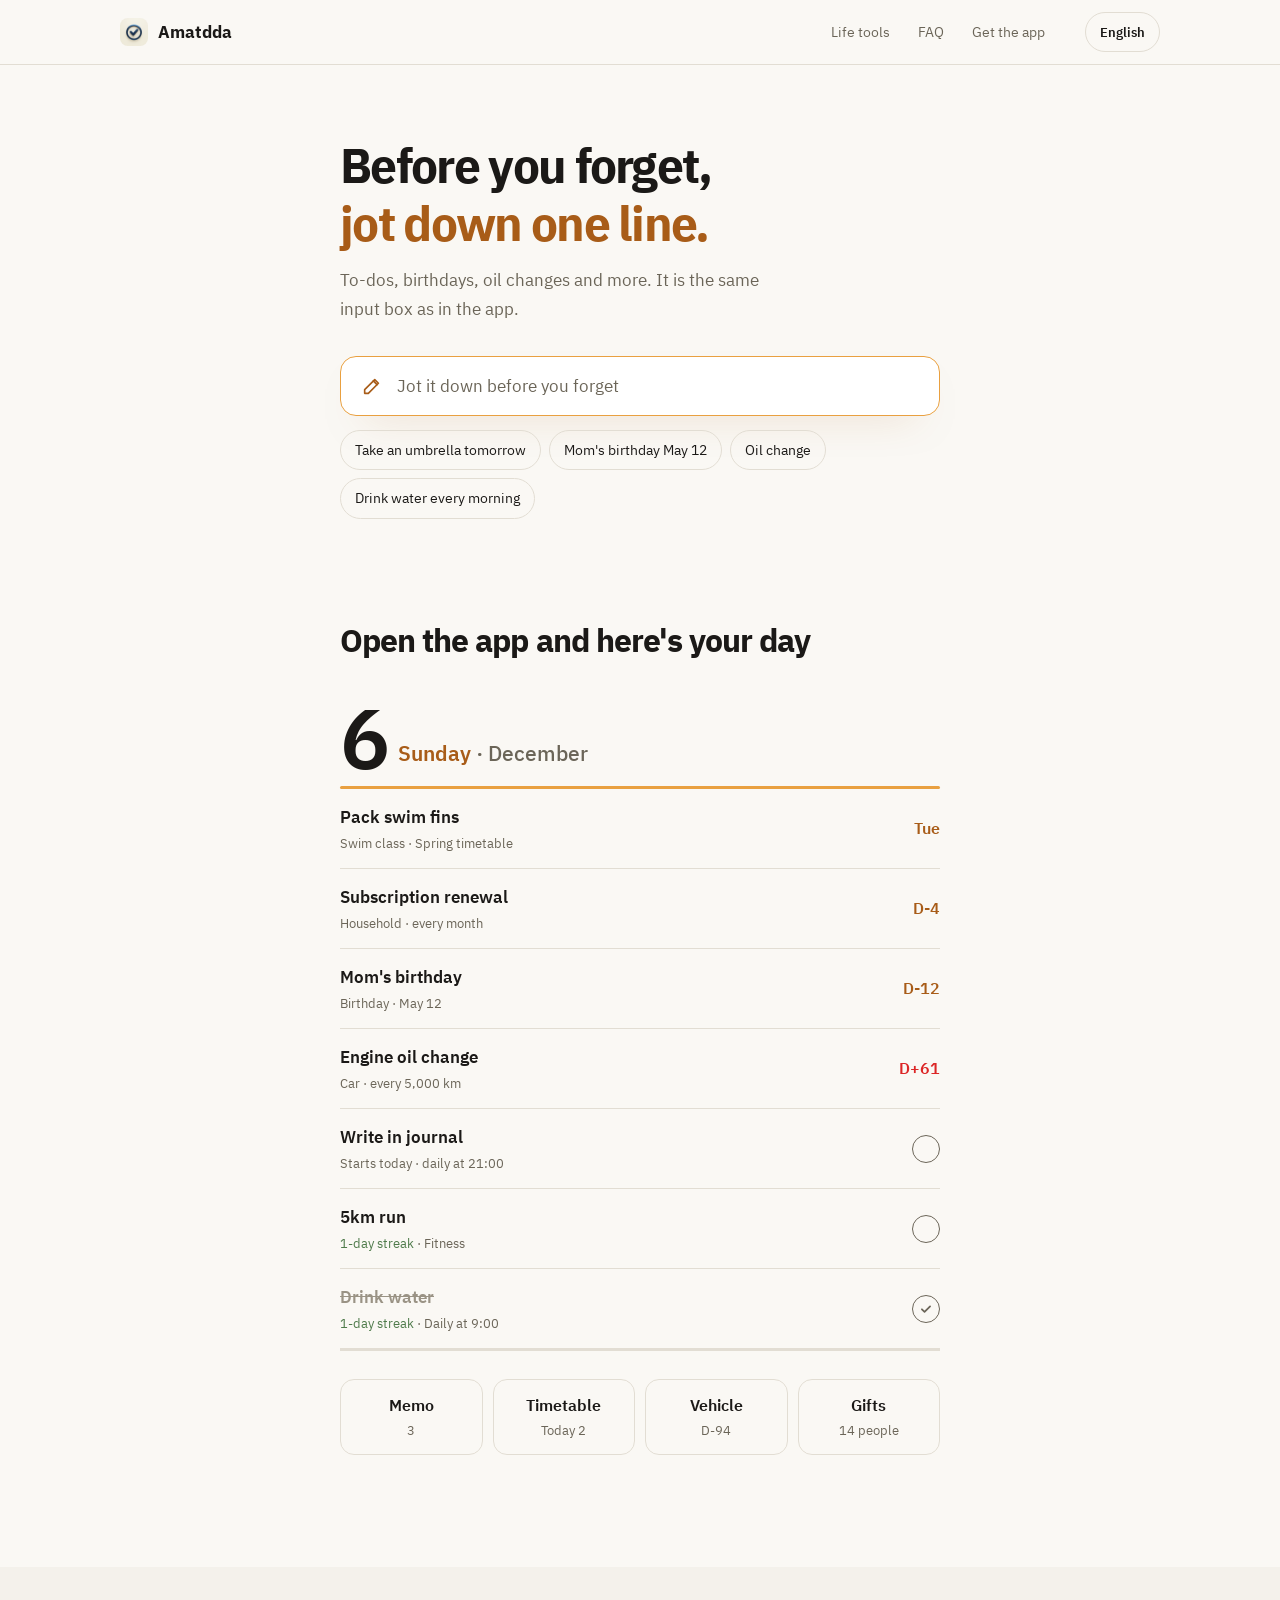
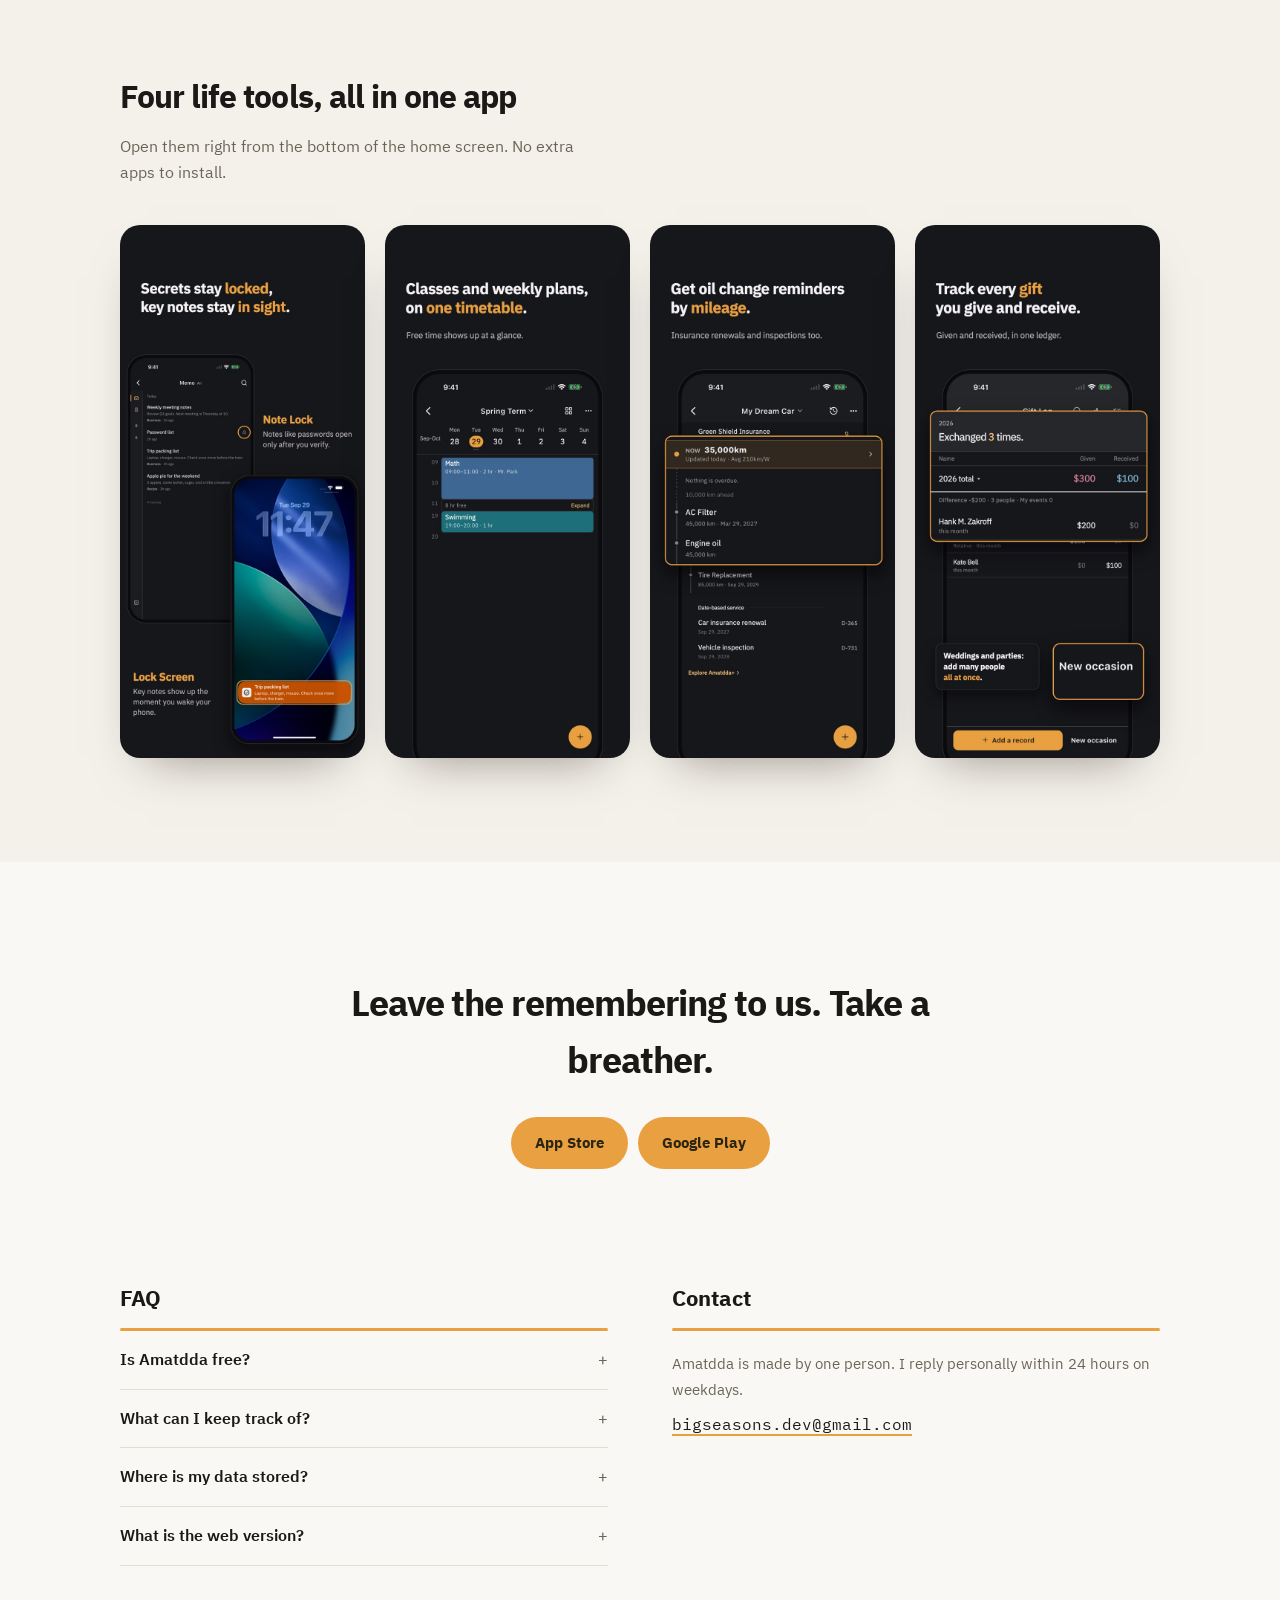
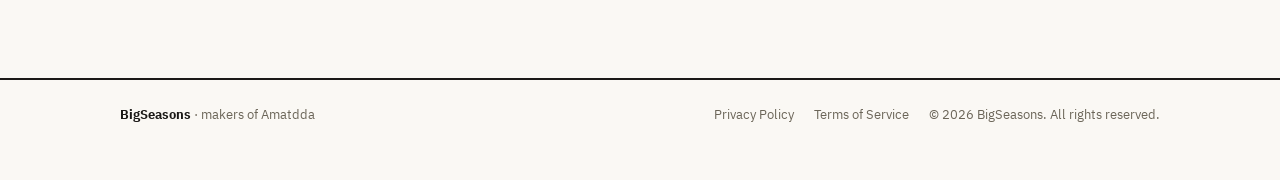
==== commit 8680238f: "redesign: 입력창을 앱과 같게, 오늘의 목록을 앱 홈 브리핑으로 - 입력창: 적으면 앱과 같은 버튼 넷(빠른 할 일 추가·일정 만들기·루틴·메모, 시각 레일 제외).   문" ====
--- a/index.html
+++ b/index.html
@@ -4,7 +4,7 @@
 <meta charset="UTF-8" />
 <meta name="viewport" content="width=device-width, initial-scale=1.0" />
 <title>까먹지마 | 할 일·루틴·기념일·시간표·자동차·경조사·메모를 한 앱에</title>
-<meta name="description" content="할 일, 생일, 엔진오일, 경조사, 메모, 학원 시간표. 입력창 하나에 한 줄로 적으면 알아서 제자리에 나눠 담고, 때가 되면 알려 드립니다. iOS · Android." />
+<meta name="description" content="할 일, 생일, 엔진오일, 경조사, 메모, 학원 시간표. 입력창에 한 줄 적어 두면 때가 됐을 때 알려 드립니다. 설치 전에 웹에서 먼저 써 볼 수 있어요. iOS · Android." />
 <link rel="canonical" href="https://bigseasons.co.kr/" />
 <meta name="theme-color" content="#FAF8F4" media="(prefers-color-scheme: light)" />
 <meta name="theme-color" content="#17181C" media="(prefers-color-scheme: dark)" />
@@ -12,7 +12,7 @@
 <meta property="og:type" content="website" />
 <meta property="og:site_name" content="까먹지마" />
 <meta property="og:title" content="까먹지마 | 까먹기 전에, 한 줄만" />
-<meta property="og:description" content="할 일, 생일, 엔진오일, 경조사, 메모, 학원 시간표. 입력창 하나에 적으면 알아서 제자리에 나눠 담습니다." />
+<meta property="og:description" content="할 일, 생일, 엔진오일, 경조사, 메모, 학원 시간표. 입력창에 한 줄 적어 두면 때가 됐을 때 알려 드립니다." />
 <meta property="og:url" content="https://bigseasons.co.kr/" />
 <meta property="og:image" content="https://bigseasons.co.kr/assets/amatdda_icon.png" />
 <meta name="twitter:card" content="summary_large_image" />
@@ -45,10 +45,10 @@
       "alternateName": "Amatdda",
       "applicationCategory": "ProductivityApplication",
       "operatingSystem": "iOS, Android, Web",
-      "description": "할 일, 생일, 엔진오일, 경조사, 메모, 학원 시간표. 입력창 하나에 한 줄로 적으면 알아서 제자리에 나눠 담고, 때가 되면 알려 드립니다.",
+      "description": "할 일, 생일, 엔진오일, 경조사, 메모, 학원 시간표. 입력창에 한 줄 적어 두면 때가 됐을 때 알려 드립니다.",
       "url": "https://amatdda.bigseasons.co.kr/",
       "image": "https://bigseasons.co.kr/assets/amatdda_icon.png",
-      "screenshot": "https://bigseasons.co.kr/assets/landing/home_ko.jpg",
+      "screenshot": "https://bigseasons.co.kr/assets/landing/drawer_memo_ko.jpg",
       "installUrl": [
         "https://apps.apple.com/kr/app/id6751563264",
         "https://play.google.com/store/apps/details?id=com.bigseasons.amatdda"
@@ -67,17 +67,17 @@
 
 <link rel="preconnect" href="https://fonts.googleapis.com" />
 <link rel="preconnect" href="https://fonts.gstatic.com" crossorigin />
-<link rel="stylesheet" href="https://fonts.googleapis.com/css2?family=IBM+Plex+Mono:wght@500;600&family=IBM+Plex+Sans+KR:wght@400;500;600;700&display=swap" />
+<link rel="stylesheet" href="https://fonts.googleapis.com/css2?family=IBM+Plex+Mono:wght@600&family=IBM+Plex+Sans+KR:wght@400;500;600;700&display=swap" />
 
 <style>
   /* 색은 앱(lib/app/theme/color_scheme.dart)의 값 그대로다. 브랜드색은 귤 하나:
      귤 잉크(--ink)는 글자·선, 귤 면(--face)은 주요 버튼·밑줄 같은 「주요 이벤트」 전용.
-     귤을 넓게 깔지 않는다 — 따뜻한 종이 위에서 베이지+오렌지가 된다. */
+     귤을 넓게 깔지 않는다(따뜻한 종이 위에서 베이지+오렌지가 된다). */
   :root {
     --bg: #FAF8F4; --bg2: #F4F1EB; --card: #FFFFFF;
-    --text: #1B1917; --muted: #6B6558; --line: #E2DDD3;
+    --text: #1B1917; --muted: #6B6558; --faint: #9A9385; --line: #E2DDD3;
     --ink: #A85C18; --face: #E9A040; --onface: #2A2410;
-    --late: #DC2626; --near: #C8441C; --streak: #4E7A4A; --frame: #1B1917;
+    --late: #DC2626; --streak: #4E7A4A;
 
     --sans: "IBM Plex Sans KR", "Hiragino Sans", "Hiragino Kaku Gothic ProN", "Noto Sans JP",
             "PingFang TC", "Noto Sans TC", -apple-system, BlinkMacSystemFont, system-ui, sans-serif;
@@ -88,12 +88,13 @@
   @media (prefers-color-scheme: dark) {
     :root {
       --bg: #17181C; --bg2: #1F2024; --card: #222328;
-      --text: #F6F3F5; --muted: #B8B4B8; --line: #3F3F44;
-      --ink: #F5C377; --late: #F87171; --near: #FF8A50; --streak: #9CC796; --frame: #313238;
+      --text: #F6F3F5; --muted: #B8B4B8; --faint: #7E7B80; --line: #3F3F44;
+      --ink: #F5C377; --late: #F87171; --streak: #9CC796;
     }
   }
 
   * { box-sizing: border-box; }
+  [hidden] { display: none !important; }
   html { scroll-behavior: smooth; -webkit-text-size-adjust: 100%; }
   body {
     margin: 0; background: var(--bg); color: var(--text); font-family: var(--sans);
@@ -104,9 +105,8 @@
   a { color: var(--ink); }
   :focus-visible { outline: 3px solid var(--face); outline-offset: 3px; border-radius: 4px; }
   .sr { position: absolute; width: 1px; height: 1px; overflow: hidden; clip: rect(0 0 0 0); white-space: nowrap; }
-  .mono { font-family: var(--mono); font-weight: 600; font-variant-numeric: tabular-nums; }
   .wrap { max-width: 1120px; margin: 0 auto; padding: 0 40px; }
-  .narrow { max-width: 820px; }
+  .narrow { max-width: 680px; }
   .rule { height: 3px; background: var(--face); border-radius: 2px; transform-origin: left; }
   h2.sec { font-size: clamp(24px, 3.4vw, 32px); font-weight: 700; letter-spacing: -.03em; margin: 0; text-wrap: balance; }
 
@@ -140,110 +140,111 @@
   .lang menu button:hover { background: var(--bg2); }
   .lang menu button[aria-current="true"] { font-weight: 700; color: var(--ink); }
 
-  /* ── 첫 화면: 통합 입력창 ──────────────────── */
-  .hero { padding: 56px 0 88px; }
-  .stamp { display: flex; align-items: baseline; gap: 10px; }
-  .stamp .day { font-size: 40px; letter-spacing: -.04em; }
-  .stamp .when { font-size: 17px; font-weight: 600; }
-  .stamp .when em { font-style: normal; color: var(--ink); }
-  .stamp .when i { font-style: normal; color: var(--muted); font-weight: 500; }
+  /* ── 첫 화면: 앱과 같은 통합 입력창 ─────────────── */
+  .hero { padding: 72px 0 96px; }
   .hero h1 {
     font-size: clamp(34px, 5.4vw, 48px); line-height: 1.2; letter-spacing: -.035em; font-weight: 700;
-    margin: 36px 0 0; text-wrap: balance;
+    margin: 0; text-wrap: balance;
   }
   .hero h1 span { color: var(--ink); white-space: nowrap; }
   .lede { font-size: clamp(16px, 1.9vw, 17px); line-height: 1.7; color: var(--muted); margin: 14px 0 0; max-width: 46ch; }
 
   .dock {
-    display: flex; align-items: center; gap: 12px; height: 64px; margin-top: 28px;
-    padding: 0 10px 0 20px; border: 2px solid var(--face); border-radius: 18px; background: var(--card);
-    box-shadow: 0 18px 40px -24px rgba(168, 92, 24, .45);
+    display: flex; align-items: center; gap: 12px; height: 60px; margin-top: 32px;
+    padding: 0 20px; border: 1.5px solid var(--face); border-radius: 16px; background: var(--card);
+    box-shadow: 0 18px 40px -26px rgba(168, 92, 24, .5);
   }
   .dock svg { color: var(--ink); flex: none; }
   .dock input {
     flex: 1; min-width: 0; border: none; outline: none; background: transparent;
-    font: inherit; font-size: 18px; color: var(--text);
+    font: inherit; font-size: 17px; color: var(--text);
   }
   .dock input::placeholder { color: var(--muted); }
-  .go {
-    font: inherit; font-weight: 700; font-size: 15px; border: none; border-radius: 12px;
-    background: var(--face); color: var(--onface); padding: 0 18px; height: 44px; cursor: pointer; white-space: nowrap;
-  }
-  .go:active, .pill:active, .chip:active { transform: translateY(1px); }
-
+
+  /* 빈 입력: 예시 칩. 누르면 입력창을 채울 뿐 저장하지 않는다(버튼이 바뀌는 순간을 보여 주려고). */
   .chips { display: flex; flex-wrap: wrap; gap: 8px; margin-top: 14px; }
   .chip {
-    font: inherit; font-size: 13px; color: var(--text); background: transparent; cursor: pointer;
-    border: 1px solid var(--line); border-radius: 999px; padding: 9px 14px; min-height: 40px;
-    transition: border-color .2s, transform .15s;
+    font: inherit; font-size: 14px; color: var(--text); background: transparent; cursor: pointer;
+    border: 1px solid var(--line); border-radius: 999px; padding: 8px 14px; min-height: 40px;
+    transition: border-color .2s;
   }
   .chip:hover { border-color: var(--face); }
-  .chip b { color: var(--ink); font-weight: 600; margin-right: 6px; }
-  .chip.all { border-color: var(--face); font-weight: 600; }
-
-  .board { display: grid; grid-template-columns: minmax(0, 7fr) minmax(0, 5fr); gap: 40px; align-items: start; margin-top: 56px; }
-  .board h2 { font-size: 20px; font-weight: 700; margin: 0; }
-  .board-head { display: flex; align-items: baseline; justify-content: space-between; min-height: 44px; }
-  .clear { font: inherit; font-size: 13px; color: var(--muted); background: none; border: none; cursor: pointer; min-height: 44px; }
-  .board .rule { margin: 10px 0 0; }
-  .empty { margin: 0; padding: 28px 0; border-bottom: 1px solid var(--line); color: var(--muted); font-size: 15px; }
+
+  /* 한 글자라도 적으면: 앱 QuickEntryTodoPanel 과 같은 네 버튼(시각 레일은 뺐다).
+     높이 44·글자 16·간격 8, 주 버튼만 잉크 채움, 셋은 1 두께 잉크 테두리, 모서리 8. */
+  .panel { display: grid; gap: 8px; margin-top: 14px; }
+  .panel button {
+    font: inherit; font-size: 16px; font-weight: 600; letter-spacing: .3px; cursor: pointer;
+    min-height: 44px; padding: 10px 12px; border-radius: 8px;
+    border: 1px solid var(--text); background: transparent; color: var(--text);
+    transition: transform .12s, background-color .2s;
+  }
+  .panel button.primary { background: var(--text); color: var(--bg); }
+  .panel button:hover:not(.primary) { background: var(--bg2); }
+  .panel button:active { transform: translateY(1px); }
+  .panel button .hit { color: var(--ink); }
+
+  /* ── 체험 안내 창 ────────────────────────────── */
+  dialog.trial {
+    width: min(400px, calc(100% - 32px)); padding: 28px 24px 20px; border: none; border-radius: 16px;
+    background: var(--card); color: var(--text); box-shadow: 0 30px 80px -20px rgba(20, 15, 5, .45);
+  }
+  dialog.trial::backdrop { background: rgba(20, 18, 15, .45); }
+  dialog.trial h2 { font-size: 20px; line-height: 1.4; font-weight: 700; margin: 0; letter-spacing: -.02em; text-wrap: balance; }
+  dialog.trial p { margin: 10px 0 0; font-size: 15px; color: var(--muted); line-height: 1.6; }
+  dialog.trial .rule { margin: 18px 0 20px; }
+  dialog.trial .acts { display: grid; gap: 8px; }
+  dialog.trial .acts button { min-height: 44px; }
+  @media (prefers-reduced-motion: no-preference) {
+    dialog.trial[open] { animation: pop .28s var(--ease) both; }
+  }
+
+  /* ── 앱 홈 브리핑 ──────────────────────────── */
+  .briefing { padding: 0 0 112px; }
+  .briefing h2.sec { margin-bottom: 36px; }
+  .stamp { display: flex; align-items: flex-end; gap: 12px; }
+  .stamp .day { font-size: clamp(64px, 9vw, 84px); font-weight: 600; letter-spacing: -.045em; line-height: .86; font-variant-numeric: tabular-nums; }
+  .stamp .when { font-size: clamp(18px, 2.2vw, 21px); font-weight: 600; padding-bottom: 4px; }
+  .stamp .when em { font-style: normal; color: var(--ink); }
+  .stamp .when i { font-style: normal; color: var(--muted); font-weight: 500; }
+  .briefing .head-rule { margin-top: 12px; }
 
   .row { display: grid; grid-template-columns: minmax(0, 1fr) auto; gap: 14px; align-items: center; padding: 14px 0; border-bottom: 1px solid var(--line); }
-  .row .t { font-size: 17px; font-weight: 600; overflow: hidden; text-overflow: ellipsis; white-space: nowrap; }
+  .row .t { font-size: 17px; font-weight: 600; }
   .row .d { font-size: 13px; color: var(--muted); margin-top: 3px; }
-  .row .d b { color: var(--ink); font-weight: 600; }
-  /* 오른쪽 값은 「33분 후」처럼 글자가 섞여 고정폭 글꼴을 쓰지 않는다(한글이 벌어진다). 숫자만 같은 폭으로. */
-  .row .k { font-size: 15px; font-weight: 600; white-space: nowrap; color: var(--muted); font-variant-numeric: tabular-nums; }
-  .k.ink { color: var(--ink); } .k.near { color: var(--near); } .k.late { color: var(--late); } .k.plain { color: var(--text); }
-  .circle { width: 26px; height: 26px; border-radius: 50%; border: 1.5px solid var(--muted); opacity: .6; display: block; }
-
-  .after { margin-top: 24px; padding: 24px; border-radius: 18px; background: var(--bg2); }
-  .after p { margin: 0; }
-  .after .h { font-size: 18px; font-weight: 700; }
-  .after .b { margin-top: 6px; font-size: 14px; color: var(--muted); line-height: 1.6; }
-  .stores { display: flex; flex-wrap: wrap; gap: 10px; align-items: center; margin-top: 16px; }
+  .row .d .streak { color: var(--streak); }
+  .row.done .t { color: var(--faint); text-decoration: line-through; }
+  .row .k { font-size: 16px; font-weight: 600; white-space: nowrap; color: var(--muted); font-variant-numeric: tabular-nums; }
+  .k.ink { color: var(--ink); } .k.late { color: var(--late); }
+  .circle { width: 28px; height: 28px; border-radius: 50%; border: 1.5px solid var(--muted); display: flex; align-items: center; justify-content: center; color: var(--muted); }
+  .rows-end { height: 2px; background: var(--line); }
+
+  .tools { display: grid; grid-template-columns: repeat(4, minmax(0, 1fr)); gap: 10px; margin-top: 28px; }
+  .tool {
+    display: flex; flex-direction: column; align-items: center; justify-content: center; gap: 2px; min-height: 76px;
+    border: 1.5px solid var(--line); border-radius: 14px; text-decoration: none; color: var(--text);
+    transition: border-color .2s, transform .2s var(--ease);
+  }
+  .tool:hover { border-color: var(--face); transform: translateY(-2px); color: var(--text); }
+  .tool b { font-size: 16px; font-weight: 600; }
+  .tool span { font-size: 13px; color: var(--muted); font-variant-numeric: tabular-nums; }
+
+  /* ── 생활 도구 넷: 스토어 화면 그대로 ─────────────── */
+  .drawers { padding: 104px 0 0; background: var(--bg2); padding-bottom: 104px; }
+  .drawers .b { font-size: 16px; color: var(--muted); margin: 12px 0 40px; max-width: 46ch; }
+  .gallery { display: grid; grid-template-columns: repeat(4, minmax(0, 1fr)); gap: 20px; }
+  .gallery figure { margin: 0; scroll-margin-top: 24px; }
+  .gallery img { width: 100%; height: auto; display: block; border-radius: 20px; box-shadow: 0 24px 48px -28px rgba(30, 20, 5, .5); }
+
+  .closing { padding: 112px 0 0; text-align: center; }
+  .closing h2 { font-size: clamp(28px, 4vw, 36px); font-weight: 700; letter-spacing: -.03em; margin: 0; }
+  .stores { display: flex; flex-wrap: wrap; gap: 10px; justify-content: center; margin-top: 28px; }
   .pill {
     display: inline-block; text-decoration: none; font-weight: 700; font-size: 15px; white-space: nowrap;
-    padding: 14px 24px; border-radius: 999px; background: var(--face); color: var(--onface);
-    transition: transform .15s;
+    padding: 14px 24px; border-radius: 999px; background: var(--face); color: var(--onface); transition: transform .15s;
   }
   .pill:hover { color: var(--onface); transform: translateY(-1px); }
-  .textlink { font-size: 14px; font-weight: 600; color: var(--ink); text-decoration: none; border-bottom: 2px solid var(--face); padding: 10px 2px; }
-
-  .drawers { display: grid; grid-template-columns: repeat(2, minmax(0, 1fr)); gap: 10px; margin-top: 14px; }
-  .drawer {
-    border: 1.5px solid var(--line); border-radius: 16px; padding: 16px; background: var(--card); opacity: .72;
-    transition: border-color .3s, transform .3s var(--ease), opacity .3s;
-  }
-  .drawer.filled { opacity: 1; }
-  .drawer.hot { border-color: var(--face); transform: translateY(-2px); }
-  .drawer .top-line { display: flex; justify-content: space-between; align-items: baseline; gap: 8px; }
-  .drawer .n { font-size: 15px; font-weight: 700; }
-  .drawer .c { font-size: 14px; color: var(--ink); }
-  .drawer .l { font-size: 12px; color: var(--muted); line-height: 1.5; margin-top: 8px; overflow: hidden; text-overflow: ellipsis; white-space: nowrap; }
-  .drawers-note { font-size: 13px; color: var(--muted); margin: 14px 0 0; line-height: 1.6; }
-
-  /* ── 여섯 서랍 ─────────────────────────────── */
-  .domains { padding: 96px 0 40px; background: var(--bg2); }
-  .band { display: grid; grid-template-columns: minmax(0, 4fr) minmax(0, 7fr); gap: 48px; padding: 40px 0; border-bottom: 1px solid var(--line); }
-  .band:last-child { border-bottom: none; }
-  .band h3 { font-size: 24px; font-weight: 700; margin: 0; }
-  .band .rule { width: 56px; margin-top: 12px; }
-  .band p { font-size: 15px; color: var(--muted); line-height: 1.7; margin: 14px 0 0; }
-  .band .row .t { font-size: 16px; }
-  .band .streak { color: var(--streak); }
-
-  .shots-sec { padding: 112px 0 0; text-align: center; }
-  .shots-sec .b { font-size: 16px; color: var(--muted); margin: 12px auto 48px; max-width: 40ch; }
-  .shots { display: grid; grid-template-columns: repeat(2, minmax(0, 1fr)); gap: 48px; max-width: 720px; margin: 0 auto; }
-  .shots figure { margin: 0; }
-  .shots figure + figure { padding-top: 64px; }
-  .shots img { width: 100%; height: auto; border-radius: 36px; border: 7px solid var(--frame); display: block; }
-  .shots figcaption { font-size: 14px; color: var(--muted); margin-top: 14px; }
-
-  .closing { padding: 112px 0 0; text-align: center; }
-  .closing h2 { font-size: clamp(28px, 4vw, 36px); font-weight: 700; letter-spacing: -.03em; margin: 0; }
-  .closing .stores { justify-content: center; margin-top: 28px; }
+  .pill:active { transform: translateY(1px); }
 
   .split { display: grid; grid-template-columns: repeat(2, minmax(0, 1fr)); gap: 64px; padding-top: 112px; }
   .split h2 { font-size: 22px; font-weight: 700; margin: 0; }
@@ -272,51 +273,48 @@
 
   @media (max-width: 860px) {
     .wrap { padding: 0 16px; }
-    .hero { padding-top: 40px; }
-    .board, .band, .split { grid-template-columns: 1fr; gap: 24px; }
-    .board { margin-top: 44px; gap: 40px; }
-    .dock { height: 58px; padding-left: 14px; gap: 10px; }
+    .hero { padding: 44px 0 80px; }
+    .dock { height: 56px; padding: 0 16px; }
     .dock input { font-size: 16px; }
-    .go { padding: 0 14px; }
-    /* 폰에서는 예시 칩을 한 줄로 밀어 보게 해서 입력창 아래가 길어지지 않게, 「전부 한 번에」는 맨 앞으로 */
-    .chips { flex-wrap: nowrap; overflow-x: auto; margin: 14px -16px 0; padding: 0 16px 4px; scrollbar-width: none; scroll-snap-type: x proximity; }
+    .chips { flex-wrap: nowrap; overflow-x: auto; margin: 14px -16px 0; padding: 0 16px 4px; scrollbar-width: none; }
     .chips::-webkit-scrollbar { display: none; }
-    .chip { flex: none; scroll-snap-align: start; }
-    .chip.all { order: -1; }
-    .shots { gap: 16px; }
-    .shots figure + figure { padding-top: 40px; }
-    .shots img { border-radius: 24px; border-width: 5px; }
+    .chip { flex: none; }
+    .tools { grid-template-columns: repeat(2, minmax(0, 1fr)); }
+    /* 폰에서는 네 화면을 옆으로 밀어 본다 */
+    .gallery { display: flex; overflow-x: auto; gap: 12px; margin: 0 -16px; padding: 0 16px 12px; scroll-snap-type: x mandatory; scrollbar-width: none; }
+    .gallery::-webkit-scrollbar { display: none; }
+    .gallery figure { flex: 0 0 72%; scroll-snap-align: center; }
+    .split { grid-template-columns: 1fr; gap: 56px; }
   }
 
   /* ── 움직임 ───────────────────────────────────
-     모두 의미가 있는 자리에만: 귤 밑줄이 그어지는 것은 앱의 「오늘」 밑줄, 줄이 올라오는 것은
+     의미가 있는 자리에만: 귤 밑줄이 그어지는 것은 앱의 「오늘」 밑줄, 줄이 올라오는 것은
      목록에 항목이 놓이는 동작. 반복 애니메이션은 없다. 동작 줄이기 설정이면 전부 정지. */
-  @keyframes enter { from { opacity: 0; transform: translateY(-10px); } to { opacity: 1; transform: none; } }
-  @keyframes rise  { from { opacity: 0; transform: translateY(28px); } to { opacity: 1; transform: none; } }
-  @keyframes draw  { from { transform: scaleX(0); } to { transform: scaleX(1); } }
-  @keyframes pop   { from { opacity: 0; transform: scale(.94); } to { opacity: 1; transform: none; } }
+  @keyframes rise { from { opacity: 0; transform: translateY(28px); } to { opacity: 1; transform: none; } }
+  @keyframes draw { from { transform: scaleX(0); } to { transform: scaleX(1); } }
+  @keyframes pop  { from { opacity: 0; transform: scale(.96); } to { opacity: 1; transform: none; } }
+  @keyframes enter { from { opacity: 0; transform: translateY(-6px); } to { opacity: 1; transform: none; } }
 
   @media (prefers-reduced-motion: no-preference) {
-    .enter { animation: enter .5s var(--ease) both; }
     .intro { animation: rise .7s var(--ease) both; }
-    .intro.d1 { animation-delay: .08s; } .intro.d2 { animation-delay: .16s; }
-    .intro.d3 { animation-delay: .24s; } .intro.d4 { animation-delay: .32s; }
-    .hero-rule { animation: draw .9s .1s var(--ease) both; }
+    .intro.d1 { animation-delay: .08s; } .intro.d2 { animation-delay: .16s; } .intro.d3 { animation-delay: .24s; }
+    .panel:not([hidden]) button { animation: enter .35s var(--ease) both; }
+    .panel button:nth-child(2) { animation-delay: .03s; } .panel button:nth-child(3) { animation-delay: .06s; } .panel button:nth-child(4) { animation-delay: .09s; }
 
     /* 스크롤 타임라인이 되는 브라우저(Chrome, Safari 26+)는 스크롤에 붙여서 */
     @supports (animation-timeline: view()) {
       .sv-rule { animation: draw linear both; animation-timeline: view(); animation-range: entry 30% cover 40%; }
-      .sv-rise { animation: rise linear both; animation-timeline: view(); animation-range: entry 0% cover 28%; }
-      .sv-rise.s2 { animation-range: entry 10% cover 34%; }
-      .sv-pop { animation: pop linear both; animation-timeline: view(); animation-range: entry 0% cover 35%; }
+      .sv-rise { animation: rise linear both; animation-timeline: view(); animation-range: entry 0% cover 25%; }
+      .sv-rise.s2 { animation-range: entry 8% cover 30%; }
+      .sv-pop { animation: pop linear both; animation-timeline: view(); animation-range: entry 0% cover 30%; }
     }
     /* 안 되는 브라우저는 화면에 들어올 때 한 번 (스크립트가 .io 를 붙인다) */
     @supports not (animation-timeline: view()) {
       .io .sv-rise, .io .sv-pop { opacity: 0; transform: translateY(28px); transition: opacity .7s var(--ease), transform .7s var(--ease); }
-      .io .sv-pop { transform: scale(.94); }
+      .io .sv-pop { transform: scale(.96); }
       .io .sv-rise.s2 { transition-delay: .1s; }
       .io .sv-rule { transform: scaleX(0); transition: transform .9s .15s var(--ease); }
-      .io .in.sv-rise, .io .in.sv-pop, .io .in .sv-rule, .io .in.sv-rule { opacity: 1; transform: none; }
+      .io .in.sv-rise, .io .in.sv-pop, .io .in.sv-rule { opacity: 1; transform: none; }
     }
   }
   @media (prefers-reduced-motion: reduce) { html { scroll-behavior: auto; } }
@@ -328,7 +326,7 @@
   <div class="wrap">
     <a class="brand" href="#top"><img src="assets/amatdda_icon.png" alt="" width="28" height="28" /><span data-i18n="brand">까먹지마</span></a>
     <nav>
-      <a href="#drawers" data-i18n="nav.drawers">여섯 서랍</a>
+      <a href="#tools" data-i18n="nav.tools">생활 도구</a>
       <a href="#faq" data-i18n="nav.faq">자주 묻는 질문</a>
       <a href="#get" data-i18n="nav.get">앱 받기</a>
     </nav>
@@ -348,117 +346,74 @@
 
   <section class="hero">
     <div class="wrap narrow">
-      <div class="stamp intro">
-        <span class="day mono" id="today-day">18</span>
-        <span class="when"><em id="today-dow">토요일</em><i id="today-mon"> · 10월</i></span>
-      </div>
-      <div class="rule hero-rule" style="margin-top:10px"></div>
-
-      <h1 class="intro d1" data-i18n-html="hero.title">까먹기 전에, <span>한 줄만</span> 적어 보세요.</h1>
-      <p class="lede intro d2" data-i18n="hero.lede">할 일, 생일, 정비, 경조사, 메모, 시간표. 입력창 하나에 적으면 알아서 제자리에 나눠 담습니다.</p>
-
-      <form class="intro d3" id="dock-form" autocomplete="off">
+      <h1 class="intro" data-i18n-html="hero.title">까먹기 전에, <span>한 줄만</span> 적어 보세요.</h1>
+      <p class="lede intro d1" data-i18n="hero.lede">할 일, 생일, 엔진오일 교체까지. 앱과 똑같은 입력창이에요.</p>
+
+      <div class="intro d2">
         <label class="sr" for="dock" data-i18n="hero.inputLabel">한 줄 입력</label>
         <div class="dock">
           <svg width="22" height="22" viewBox="0 0 24 24" fill="none" stroke="currentColor" stroke-width="1.8" stroke-linecap="round" stroke-linejoin="round" aria-hidden="true"><path d="M4 20h4L19 9l-4-4L4 16v4z"/><path d="M13.5 6.5l4 4"/></svg>
-          <input id="dock" type="text" enterkeyhint="done" maxlength="80" placeholder="까먹기 전에 한 줄 적어두세요" />
-          <button class="go" type="submit" data-i18n="hero.submit">적기</button>
-        </div>
-      </form>
-      <div class="chips intro d4" id="chips"></div>
-    </div>
-
-    <div class="wrap board">
-      <div>
-        <div class="board-head">
-          <h2 data-i18n="board.listTitle">오늘의 목록</h2>
-          <button class="clear" type="button" id="clear" hidden data-i18n="board.clear">비우기</button>
-        </div>
-        <div class="rule"></div>
-        <div id="list" aria-live="polite">
-          <p class="empty" id="empty" data-i18n="board.empty">아직 비어 있어요. 위에 한 줄 적거나 예시를 눌러 보세요.</p>
-        </div>
-        <div class="after enter" id="after" hidden>
-          <p class="h" data-i18n="board.ctaTitle">때가 되면 알려 드릴게요.</p>
-          <p class="b" data-i18n="board.ctaBody">알림은 앱에서 옵니다. 적은 것들을 앱에서 이어서 관리하세요.</p>
-          <div class="stores">
-            <a class="pill" href="https://apps.apple.com/kr/app/id6751563264" target="_blank" rel="noopener">App Store</a>
-            <a class="pill" href="https://play.google.com/store/apps/details?id=com.bigseasons.amatdda" target="_blank" rel="noopener">Google Play</a>
-            <a class="textlink" id="web-link" href="https://amatdda.bigseasons.co.kr/" target="_blank" rel="noopener" data-i18n="board.web">웹에서 이어서 써 보기</a>
-          </div>
+          <input id="dock" type="text" enterkeyhint="done" maxlength="80" autocomplete="off" placeholder="까먹기 전에 한 줄 적어두세요" aria-controls="panel" />
         </div>
       </div>
 
-      <div id="drawers">
-        <div class="board-head"><h2 data-i18n="board.drawersTitle">제자리</h2></div>
-        <div class="rule"></div>
-        <div class="drawers" id="drawer-grid"></div>
-        <p class="drawers-note" data-i18n="board.drawersNote">따로 앱을 깔 필요 없이, 한 앱 안에 여섯 서랍.</p>
+      <div class="chips intro d3" id="chips"></div>
+
+      <div class="panel" id="panel" hidden>
+        <button class="primary" type="button" data-act="todo">빠른 할 일 추가</button>
+        <button type="button" data-act="item" id="item-btn">일정 만들기</button>
+        <button type="button" data-act="routine">루틴으로 만들기</button>
+        <button type="button" data-act="memo">메모로 계속 적기</button>
       </div>
     </div>
   </section>
 
-  <section class="domains" id="domains">
-    <div class="wrap">
-      <h2 class="sec sv-rise" data-i18n="domains.title">흩어져 있던 기억할 일이 한곳에 모입니다</h2>
-
-      <div class="band">
-        <div class="sv-rise"><h3 data-i18n="domains.rt.title">할 일과 루틴</h3><div class="rule sv-rule"></div><p data-i18n="domains.rt.body">매일 체크한 날만 연속으로 셉니다. 놓친 알림은 다음에 열 때 다시 보여 드려요.</p></div>
-        <div>
-          <div class="row sv-rise"><div><div class="t" data-i18n="domains.rt.r1t">로잉머신 20분</div><div class="d"><span class="streak" data-i18n="domains.rt.r1s">12일 연속</span> · <span data-i18n="domains.rt.r1d">매일 9시</span></div></div><span class="circle" aria-hidden="true"></span></div>
-          <div class="row sv-rise s2"><div><div class="t" data-i18n="domains.rt.r2t">정수기 필터 교체</div><div class="d" data-i18n="domains.rt.r2d">생활용품 · 3개월마다</div></div><span class="k ink">D-6</span></div>
-        </div>
+  <dialog class="trial" id="trial" aria-labelledby="trial-title">
+    <h2 id="trial-title" data-i18n="trial.title">앱과 똑같은 기능을, 앱을 받기 전에 체험해 볼 수 있어요.</h2>
+    <p data-i18n="trial.body">설치 없이 웹에서 바로 써 보시겠어요?</p>
+    <div class="rule"></div>
+    <div class="acts panel">
+      <button class="primary" type="button" id="trial-yes" data-i18n="trial.yes">네, 웹에서 써 볼게요</button>
+      <button type="button" id="trial-no" data-i18n="trial.no">아니요, 더 둘러볼게요</button>
+    </div>
+  </dialog>
+
+  <section class="briefing" aria-labelledby="briefing-title">
+    <div class="wrap narrow">
+      <h2 class="sec sv-rise" id="briefing-title" data-i18n="briefing.title">앱을 열면, 오늘이 이렇게 보여요</h2>
+      <div class="stamp sv-rise">
+        <span class="day" id="today-day">18</span>
+        <span class="when"><em id="today-dow">일요일</em><i id="today-mon"> · 10월</i></span>
       </div>
-
-      <div class="band">
-        <div class="sv-rise"><h3 data-i18n="domains.ann.title">기념일</h3><div class="rule sv-rule"></div><p data-i18n="domains.ann.body">음력 생일은 해마다 양력으로 바꿔서, 지난 날은 D+로 셉니다.</p></div>
-        <div>
-          <div class="row sv-rise"><div><div class="t" data-i18n="domains.ann.r1t">엄마 생신</div><div class="d" data-i18n="domains.ann.r1d">매년 · 음력 3월 5일</div></div><span class="k">D-149</span></div>
-          <div class="row sv-rise s2"><div><div class="t" data-i18n="domains.ann.r2t">우리 처음 만난 날</div><div class="d" data-i18n="domains.ann.r2d">지난 날 세기 · 홈에 D+ 표시</div></div><span class="k ink">D+1,204</span></div>
-        </div>
-      </div>
-
-      <div class="band">
-        <div class="sv-rise"><h3 data-i18n="domains.tt.title">시간표</h3><div class="rule sv-rule"></div><p data-i18n="domains.tt.body">아이 학원부터 내 수업까지. 보호자와 함께 볼 수 있어요.</p></div>
-        <div>
-          <div class="row sv-rise"><div><div class="t" data-i18n="domains.tt.r1t">수영</div><div class="d" data-i18n="domains.tt.r1d">화·목 16:00 · 오리발 챙기기</div></div><span class="k near" data-i18n="domains.tt.r1k">33분 후</span></div>
-          <div class="row sv-rise s2"><div><div class="t" data-i18n="domains.tt.r2t">피아노</div><div class="d" data-i18n="domains.tt.r2d">월·수·금 17:30</div></div><span class="k" data-i18n="domains.tt.r2k">월</span></div>
-        </div>
-      </div>
-
-      <div class="band">
-        <div class="sv-rise"><h3 data-i18n="domains.car.title">자동차</h3><div class="rule sv-rule"></div><p data-i18n="domains.car.body">주행거리를 넣으면 정비 때를 계산하고, 보험 만기도 챙깁니다.</p></div>
-        <div>
-          <div class="row sv-rise"><div><div class="t" data-i18n="domains.car.r1t">엔진오일 교체</div><div class="d" data-i18n="domains.car.r1d">34,200km 기준 · 5,000km마다</div></div><span class="k late">D+61</span></div>
-          <div class="row sv-rise s2"><div><div class="t" data-i18n="domains.car.r2t">자동차 보험 만기</div><div class="d" data-i18n="domains.car.r2d">매년 · 갱신 전 알림</div></div><span class="k">D-94</span></div>
-        </div>
-      </div>
-
-      <div class="band">
-        <div class="sv-rise"><h3 data-i18n="domains.gt.title">경조사</h3><div class="rule sv-rule"></div><p data-i18n="domains.gt.body">주고받은 기록이 쌓이면, 다음에 얼마를 할지 가늠이 섭니다.</p></div>
-        <div>
-          <div class="row sv-rise"><div><div class="t" data-i18n="domains.gt.r1t">민수 결혼식</div><div class="d" data-i18n="domains.gt.r1d">보냄 · 지난번 받은 10만원 기준</div></div><span class="k plain" data-i18n="domains.gt.r1k">100,000</span></div>
-          <div class="row sv-rise s2"><div><div class="t" data-i18n="domains.gt.r2t">나의 행사 · 돌잔치</div><div class="d" data-i18n="domains.gt.r2d">받음 · 14명</div></div><span class="k" data-i18n="domains.gt.r2k">기록됨</span></div>
-        </div>
-      </div>
-
-      <div class="band">
-        <div class="sv-rise"><h3 data-i18n="domains.memo.title">메모</h3><div class="rule sv-rule"></div><p data-i18n="domains.memo.body">폴더로 나누고, 비밀번호 같은 건 잠가 둡니다. 잠금화면에서도 봅니다.</p></div>
-        <div>
-          <div class="row sv-rise"><div><div class="t" data-i18n="domains.memo.r1t">현관 비밀번호</div><div class="d" data-i18n="domains.memo.r1d">잠금 · 집</div></div><svg width="18" height="18" viewBox="0 0 24 24" fill="none" stroke="currentColor" stroke-width="1.8" stroke-linecap="round" stroke-linejoin="round" aria-hidden="true" style="color:var(--muted)"><rect x="5" y="11" width="14" height="9" rx="2"/><path d="M8 11V8a4 4 0 0 1 8 0v3"/></svg></div>
-          <div class="row sv-rise s2"><div><div class="t" data-i18n="domains.memo.r2t">아이 신발 사이즈</div><div class="d" data-i18n="domains.memo.r2d">가족 · 어제 고침</div></div><span class="k" data-i18n="domains.memo.r2k">메모</span></div>
-        </div>
+      <div class="rule head-rule sv-rule"></div>
+
+      <div class="row sv-rise"><div><div class="t" data-i18n="briefing.r1t">오리발 챙기기</div><div class="d" data-i18n="briefing.r1d">수영 강습 · 1학기 시간표</div></div><span class="k ink" data-i18n="briefing.r1k">화</span></div>
+      <div class="row sv-rise s2"><div><div class="t" data-i18n="briefing.r2t">구독 결제일</div><div class="d" data-i18n="briefing.r2d">생활용품 · 1개월마다</div></div><span class="k ink">D-4</span></div>
+      <div class="row sv-rise"><div><div class="t" data-i18n="briefing.r3t">엄마 생신</div><div class="d" data-i18n="briefing.r3d">생일 · 음력 3월 5일</div></div><span class="k ink">D-12</span></div>
+      <div class="row sv-rise s2"><div><div class="t" data-i18n="briefing.r4t">엔진오일 교체</div><div class="d" data-i18n="briefing.r4d">자동차 · 5,000km마다</div></div><span class="k late">D+61</span></div>
+      <div class="row sv-rise"><div><div class="t" data-i18n="briefing.r5t">일기 쓰기</div><div class="d" data-i18n="briefing.r5d">오늘 시작 · 매일 21시</div></div><span class="circle" aria-hidden="true"></span></div>
+      <div class="row sv-rise s2"><div><div class="t" data-i18n="briefing.r6t">5km 러닝</div><div class="d"><span class="streak" data-i18n="briefing.r6s">1일 연속</span> · <span data-i18n="briefing.r6d">운동</span></div></div><span class="circle" aria-hidden="true"></span></div>
+      <div class="row done sv-rise"><div><div class="t" data-i18n="briefing.r7t">물 마시기</div><div class="d"><span class="streak" data-i18n="briefing.r7s">1일 연속</span> · <span data-i18n="briefing.r7d">매일 9시</span></div></div><span class="circle" aria-hidden="true"><svg width="14" height="14" viewBox="0 0 24 24" fill="none" stroke="currentColor" stroke-width="3" stroke-linecap="round" stroke-linejoin="round"><path d="M5 12.5l4.5 4.5L19 7.5"/></svg></span></div>
+      <div class="rows-end"></div>
+
+      <div class="tools sv-rise">
+        <a class="tool" href="#tool-memo"><b data-i18n="tools.memo">메모</b><span>3</span></a>
+        <a class="tool" href="#tool-timetable"><b data-i18n="tools.timetable">시간표</b><span data-i18n="tools.timetableValue">오늘 2</span></a>
+        <a class="tool" href="#tool-vehicle"><b data-i18n="tools.vehicle">자동차</b><span>D-94</span></a>
+        <a class="tool" href="#tool-gifts"><b data-i18n="tools.gifts">경조사</b><span data-i18n="tools.giftsValue">14명</span></a>
       </div>
     </div>
   </section>
 
-  <section class="shots-sec">
+  <section class="drawers" id="tools">
     <div class="wrap">
-      <h2 class="sec sv-rise" data-i18n="shots.title">앱을 열지 않아도 보입니다</h2>
-      <p class="b sv-rise s2" data-i18n="shots.body">오늘의 목록은 홈 화면 위젯으로, 메모는 잠금화면으로.</p>
-      <div class="shots">
-        <figure class="sv-pop"><img data-shot="home" src="assets/landing/home_ko.jpg" width="640" height="1391" loading="lazy" alt="까먹지마 오늘 화면" data-i18n-alt="shots.alt1" /><figcaption data-i18n="shots.cap1">오늘 화면</figcaption></figure>
-        <figure class="sv-pop"><img data-shot="widget" src="assets/landing/widget_ko.jpg" width="640" height="1391" loading="lazy" alt="까먹지마 홈 화면 위젯" data-i18n-alt="shots.alt2" /><figcaption data-i18n="shots.cap2">홈 화면 위젯</figcaption></figure>
+      <h2 class="sec sv-rise" data-i18n="drawers.title">생활 도구 넷이 함께 들어 있어요</h2>
+      <p class="b sv-rise s2" data-i18n="drawers.body">홈 아래 칸에서 바로 열립니다. 따로 앱을 깔 필요가 없어요.</p>
+      <div class="gallery">
+        <figure class="sv-pop" id="tool-memo"><img data-shot="drawer_memo" src="assets/landing/drawer_memo_ko.jpg" width="660" height="1434" loading="lazy" alt="메모: 비밀번호 같은 메모는 잠그고, 중요한 건 잠금화면에" data-i18n-alt="drawers.altMemo" /></figure>
+        <figure class="sv-pop" id="tool-timetable"><img data-shot="drawer_timetable" src="assets/landing/drawer_timetable_ko.jpg" width="660" height="1434" loading="lazy" alt="시간표: 수업과 주간 일정을 한 장에" data-i18n-alt="drawers.altTimetable" /></figure>
+        <figure class="sv-pop" id="tool-vehicle"><img data-shot="drawer_vehicle" src="assets/landing/drawer_vehicle_ko.jpg" width="660" height="1434" loading="lazy" alt="자동차: 엔진오일 교체도 주행거리로 알려 줌" data-i18n-alt="drawers.altVehicle" /></figure>
+        <figure class="sv-pop" id="tool-gifts"><img data-shot="drawer_gifts" src="assets/landing/drawer_gifts_ko.jpg" width="660" height="1434" loading="lazy" alt="경조사: 보낸 금액과 받은 금액을 한 장부에" data-i18n-alt="drawers.altGifts" /></figure>
       </div>
     </div>
   </section>
@@ -504,318 +459,155 @@
 (function () {
   'use strict';
 
+  var WEB_URL = 'https://amatdda.bigseasons.co.kr/';
   var LANGS = {
     ko: { name: '한국어',   locale: 'ko-KR' },
     en: { name: 'English',  locale: 'en-US' },
     ja: { name: '日本語',   locale: 'ja-JP' },
     zh: { name: '繁體中文', locale: 'zh-TW' }
   };
-  var DRAWER_IDS = ['rt', 'ann', 'tt', 'car', 'gt', 'memo'];
   /* 예전 사이트의 'preferred-lang' 은 자동 판정 값까지 저장돼 있어서 읽지 않는다. */
   var LANG_KEY = 'site-lang';
   var cache = {};
-  var t = null;          // 현재 언어의 번역
+  var t = null;
   var lang = 'ko';
-  var items = [];        // 입력창에 적은 것들 (페이지 안에서만, 저장하지 않는다)
-  var hot = null;        // 방금 채워진 서랍
-  var phIndex = 0;
-  var demoTimers = [];
+  var keywords = [];
 
   function $(id) { return document.getElementById(id); }
   function pick(obj, path) {
     return path.split('.').reduce(function (o, k) { return (o && o[k] !== undefined) ? o[k] : undefined; }, obj);
   }
-  function fill(tpl, vars) {
-    return String(tpl).replace(/\{(\w+)\}/g, function (_, k) { return vars[k] !== undefined ? vars[k] : ''; });
-  }
-  function el(tag, cls, text) {
-    var e = document.createElement(tag);
-    if (cls) { e.className = cls; }
-    if (text !== undefined) { e.textContent = text; }
-    return e;
-  }
-
-  /* ── 한 줄 알아듣기 ─────────────────────────────
-     앱의 낱말 인식(quick_entry_keywords.json)을 홈페이지 체험용으로 줄인 것.
-     서랍 판정 → 날짜·시각·금액·거리를 뽑아 앱과 같은 한 줄(제목 · 설명 · 오른쪽 값)로 만든다. */
-  var RULES = {
-    ko: {
-      gt: /결혼식|돌잔치|장례|부고|조문|축의|부의|청첩|경조사/,
-      car: /엔진오일|타이어|정비|주유|보험|세차|km|자동차|차량|와이퍼|브레이크/i,
-      tt: /학원|수업|강의|교시|레슨|과외/,
-      memo: /메모|비번|비밀번호|계좌|사이즈|주소/,
-      ann: /생일|생신|기념일|제사|음력|추모|기일/,
-      rt: /매일|매주|매달|매월|마다/,
-      lunar: /음력/, locked: /비번|비밀번호|계좌/,
-      freq: /매일|매주|매달|매월/,
-      amount: /(\d[\d,]*)\s*만\s*원/, amountFmt: '{n}만원',
-      km: /([\d,]+)\s*km/i,
-      md: /(\d{1,2})\s*월\s*(\d{1,2})\s*일/,
-      rel: [[/모레/, 2], [/내일/, 1], [/오늘/, 0]],
-      weekday: /([일월화수목금토])요일/, weekdays: '일월화수목금토',
-      ttDays: function (s) { var m = s.match(/(?:^|\s)([월화수목금토일]{1,3})(?=\s|요일|$)/); return m ? m[1].split('') : []; },
-      time: function (s) {
-        var m = s.match(/(오전|오후|아침|저녁|밤)?\s*(\d{1,2})\s*시(?:\s*(\d{1,2})\s*분)?/);
-        return m ? [m[1] && /오후|저녁|밤/.test(m[1]) ? 'pm' : (m[1] ? 'am' : ''), +m[2], m[3] ? +m[3] : 0] : null;
+
+  /* ── 낱말 인식 ─────────────────────────────────
+     앱 QuickEntryKeywordResolver(lib/core/services/quick_entry/) 를 그대로 옮긴 것.
+     사전은 앱의 assets/data/quick_entry_keywords.json 사본(assets/data/)이다 — 앱에서 낱말을
+     고치면 여기도 복사해야 같아진다.
+     - 정규화: trim, 소문자, 연속 공백 1칸.
+     - ko/ja/zh: 어절에 낱말이 들어 있으면 인정. 그 어절에 exclude 글이 있으면 버린다.
+     - en: 단어 경계.
+     - 여럿 걸리면 뒤 어절 승, 같은 어절이면 날짜형 > 주기형, 그래도 같으면 사전 순서. */
+  function norm(s) { return s.trim().toLowerCase().replace(/\s+/g, ' '); }
+  function escRe(s) { return s.replace(/[.*+?^${}()|[\]\\]/g, '\\$&'); }
+  function matchEnds(text, word, code) {
+    var ends = [], m, at, from = 0;
+    if (code === 'en') {
+      var re = new RegExp('\\b' + escRe(word) + '\\b', 'gi');
+      while ((m = re.exec(text))) { ends.push(m.index + m[0].length); }
+      return ends;
+    }
+    while ((at = text.indexOf(word, from)) >= 0) { ends.push(at + word.length); from = at + 1; }
+    return ends;
+  }
+  function tokenAt(text, end) {
+    var n = 0;
+    for (var i = 0; i < end; i++) { if (text.charCodeAt(i) === 0x20) { n++; } }
+    return n;
+  }
+  function resolve(query) {
+    var text = norm(query);
+    if (!text) { return null; }
+    var best = null, bestToken = -1;
+    keywords.forEach(function (e) {
+      var words = (e.words || {})[lang];
+      if (!words || !words.length) { return; }
+      var ex = ((e.exclude || {})[lang] || []).map(norm);
+      var latest = -1;
+      words.forEach(function (w0) {
+        var w = norm(w0);
+        if (!w) { return; }
+        matchEnds(text, w, lang).forEach(function (end) {
+          var tok = tokenAt(text, end);
+          var word = text.split(' ')[tok];
+          if (ex.some(function (x) { return x && word.indexOf(x) >= 0; })) { return; }
+          if (tok > latest) { latest = tok; }
+        });
+      });
+      if (latest < 0) { return; }
+      if (!best || latest > bestToken || (latest === bestToken && e.kind === 'date' && best.kind === 'cycle')) {
+        best = e; bestToken = latest;
       }
-    },
-    ja: {
-      gt: /結婚式|披露宴|ご祝儀|祝儀|香典|葬儀|通夜|告別式|出産祝い|慶弔/,
-      car: /オイル|タイヤ|車検|点検|給油|保険|洗車|km|キロ|車/i,
-      tt: /教室|塾|授業|レッスン|講義|習い事|スクール/,
-      memo: /メモ|暗証番号|パスワード|口座|サイズ/,
-      ann: /誕生日|記念日|命日|法事|旧暦/,
-      rt: /毎日|毎朝|毎晩|毎週|毎月|ごと/,
-      lunar: /旧暦/, locked: /暗証番号|パスワード|口座/,
-      freq: /毎日|毎朝|毎晩|毎週|毎月/,
-      amount: /(\d[\d,]*)\s*万円/, amountFmt: '{n}万円',
-      km: /([\d,]+)\s*(?:km|キロ)/i,
-      md: /(\d{1,2})\s*月\s*(\d{1,2})\s*日/,
-      rel: [[/明後日|あさって/, 2], [/明日|あした/, 1], [/今日|きょう/, 0]],
-      weekday: /([日月火水木金土])曜/, weekdays: '日月火水木金土',
-      ttDays: function (s) { var m = s.match(/(?:^|\s)([月火水木金土日]{1,3})(?=\s|曜|$)/); return m ? m[1].split('') : []; },
-      time: function (s) {
-        var m = s.match(/(午前|午後|朝|夜|夕方)?\s*(\d{1,2})\s*時(?:\s*(\d{1,2})\s*分)?/);
-        return m ? [m[1] && /午後|夜|夕方/.test(m[1]) ? 'pm' : (m[1] ? 'am' : ''), +m[2], m[3] ? +m[3] : 0] : null;
-      }
-    },
-    zh: {
-      gt: /婚禮|喜宴|禮金|紅包|白包|喪禮|告別式|奠儀|滿月|彌月/,
-      car: /機油|輪胎|保養|加油|保險|洗車|公里|km|車/i,
-      tt: /補習|才藝|課|教室/,
-      memo: /備忘|密碼|帳號|尺寸|地址/,
-      ann: /生日|紀念日|忌日|農曆/,
-      rt: /每天|每日|每週|每月|每隔|每/,
-      lunar: /農曆/, locked: /密碼|帳號/,
-      freq: /每天|每日|每週|每月/,
-      amount: /(\d[\d,]*)\s*元/, amountFmt: '{n} 元',
-      km: /([\d,]+)\s*(?:公里|km)/i,
-      md: /(\d{1,2})\s*月\s*(\d{1,2})\s*[日號]/,
-      rel: [[/後天/, 2], [/明天/, 1], [/今天/, 0]],
-      weekday: /(?:週|星期)([日一二三四五六天])/, weekdays: '日一二三四五六',
-      ttDays: function (s) {
-        var out = [], re = /(?:週|星期)([一二三四五六日天])/g, m;
-        while ((m = re.exec(s))) { out.push('週' + (m[1] === '天' ? '日' : m[1])); }
-        return out;
-      },
-      time: function (s) {
-        var m = s.match(/(上午|下午|早上|晚上|中午)?\s*(\d{1,2})\s*[點点](?:\s*(\d{1,2})\s*分)?/);
-        return m ? [m[1] && /下午|晚上/.test(m[1]) ? 'pm' : (m[1] ? 'am' : ''), +m[2], m[3] ? +m[3] : 0] : null;
-      }
-    },
-    en: {
-      gt: /wedding|funeral|condolence|baby shower|bridal shower|gift money|memorial service/i,
-      car: /oil change|engine oil|tire|tyre|car service|inspection|insurance|car wash|\bkm\b|\d\s*km|miles|vehicle|\bcar\b/i,
-      tt: /class|lesson|lecture|tutor|practice/i,
-      memo: /memo|note|password|passcode|door code|\bpin\b|account|size/i,
-      ann: /birthday|anniversary|memorial/i,
-      rt: /every|daily|weekly|monthly/i,
-      lunar: /lunar/i, locked: /password|passcode|door code|\bpin\b|account/i,
-      freq: /every day|every morning|every night|every week|every month|daily|weekly|monthly/i,
-      amount: /\$\s?(\d[\d,]*)/, amountFmt: '${n}',
-      km: /([\d,]+)\s*(?:km|miles?)/i,
-      md: null,
-      rel: [[/tomorrow/i, 1], [/today|tonight/i, 0]],
-      weekday: null, weekdays: 'sun mon tue wed thu fri sat',
-      ttDays: function (s) {
-        var out = [], re = /\b(mon|tue|wed|thu|fri|sat|sun)[a-z]*/gi, m;
-        while ((m = re.exec(s))) { out.push(m[1].charAt(0).toUpperCase() + m[1].slice(1, 3).toLowerCase()); }
-        return out;
-      },
-      time: function (s) {
-        var m = s.match(/\b(\d{1,2})(?::(\d{2}))?\s*(am|pm)\b/i);
-        return m ? [m[3].toLowerCase(), +m[1], m[2] ? +m[2] : 0] : null;
-      }
-    }
-  };
-  var EN_MONTHS = ['jan', 'feb', 'mar', 'apr', 'may', 'jun', 'jul', 'aug', 'sep', 'oct', 'nov', 'dec'];
-
-  function startOfDay(d) { return new Date(d.getFullYear(), d.getMonth(), d.getDate()); }
-  function daysUntil(d) { return Math.round((startOfDay(d) - startOfDay(new Date())) / 86400000); }
-  function nextOccurrence(month, day) {
-    var now = new Date();
-    var d = new Date(now.getFullYear(), month - 1, day);
-    return daysUntil(d) < 0 ? new Date(now.getFullYear() + 1, month - 1, day) : d;
-  }
-  function addDays(n) { return new Date(Date.now() + n * 86400000); }
-
-  /* 날짜: 「11월 8일」·「내일」·「토요일」 같은 말. 월/일 숫자도 같이 돌려준다(음력 표기용). */
-  function findDate(s, R) {
-    var m, i;
-    if (R.md && (m = s.match(R.md))) { return { date: nextOccurrence(+m[1], +m[2]), m: +m[1], d: +m[2] }; }
-    if (!R.md) {
-      m = s.match(/\b(jan|feb|mar|apr|may|jun|jul|aug|sep|oct|nov|dec)[a-z]*\.?\s+(\d{1,2})\b/i);
-      if (m) { var mo = EN_MONTHS.indexOf(m[1].toLowerCase()) + 1; return { date: nextOccurrence(mo, +m[2]), m: mo, d: +m[2] }; }
-      m = s.match(/\b(\d{1,2})\/(\d{1,2})\b/);
-      if (m) { return { date: nextOccurrence(+m[1], +m[2]), m: +m[1], d: +m[2] }; }
-    }
-    for (i = 0; i < R.rel.length; i++) { if (R.rel[i][0].test(s)) { return { date: addDays(R.rel[i][1]) }; } }
-    var idx = -1;
-    if (R.weekday && (m = s.match(R.weekday))) { idx = R.weekdays.indexOf(m[1] === '天' ? '日' : m[1]); }
-    if (!R.weekday && (m = s.match(/\b(?:on|this|next)\s+(sun|mon|tue|wed|thu|fri|sat)[a-z]*/i))) {
-      idx = R.weekdays.split(' ').indexOf(m[1].toLowerCase());
-    }
-    if (idx >= 0) { return { date: addDays((idx - new Date().getDay() + 7) % 7) }; }
-    return null;
-  }
-
-  /* 시각: 「4시」처럼 오전·오후가 없는 1~7시는 오후로 읽는다(학원·약속 시간의 흔한 쓰임). */
-  function findTime(s, R) {
-    var m = s.match(/\b(\d{1,2}):(\d{2})\b/);
-    if (m) { return pad(+m[1]) + ':' + m[2]; }
-    var r = R.time(s);
-    if (!r) { return null; }
-    var h = r[1];
-    if (r[0] === 'pm' && h < 12) { h += 12; }
-    if (r[0] === 'am' && h === 12) { h = 0; }
-    if (!r[0] && h >= 1 && h <= 7) { h += 12; }
-    return pad(h) + ':' + pad(r[2]);
-  }
-  function pad(n) { return (n < 10 ? '0' : '') + n; }
-
-  function classify(s, R) {
-    var order = ['gt', 'car', 'tt', 'memo', 'ann', 'rt'];
-    for (var i = 0; i < order.length; i++) { if (R[order[i]].test(s)) { return order[i]; } }
-    return 'todo';
-  }
-  function dday(n) { return n === 0 ? t.parse.today : (n > 0 ? 'D-' + n : 'D+' + (-n)); }
-  function tone(n) { return n < 0 ? 'late' : n <= 3 ? 'near' : n <= 14 ? 'ink' : ''; }
-
-  function parse(raw) {
-    var s = raw.trim();
-    var R = RULES[lang];
-    var P = t.parse;
-    var cat = classify(s, R);
-    var when = findDate(s, R);
-    var time = findTime(s, R);
-    var n = when ? daysUntil(when.date) : null;
-    var it = { title: s, drawer: cat === 'todo' ? 'rt' : cat, cat: P.cats[cat], meta: '', right: '', tone: '', circle: false };
-    var m;
-    switch (cat) {
-      case 'gt':
-        m = s.match(R.amount);
-        it.meta = m ? fill(P.gtAmount, { amt: fill(R.amountFmt, { n: m[1] }) }) : P.gt;
-        it.right = n !== null ? dday(n) : P.recorded;
-        break;
-      case 'car':
-        m = s.match(R.km);
-        it.meta = m ? fill(P.carKm, { km: m[1] }) : P.car;
-        it.right = m ? m[1] + (lang === 'zh' ? ' 公里' : 'km') : P.carRight;
-        break;
-      case 'tt':
-        var days = R.ttDays(s);
-        it.meta = fill(P.tt, { days: days.length ? days.join(P.daySep) : P.weekly, time: time ? ' ' + time : '' });
-        it.right = days.length ? days[0] : P.weekly;
-        break;
-      case 'memo':
-        it.meta = R.locked.test(s) ? P.memoLocked : P.memo;
-        it.right = P.memoRight;
-        break;
-      case 'ann':
-        var lunar = R.lunar.test(s);
-        it.meta = lunar ? P.annLunar : P.ann;
-        it.right = lunar && when && when.m ? fill(P.lunarRight, { m: when.m, d: when.d }) : (n !== null ? dday(n) : P.yearly);
-        if (lunar) { n = null; }
-        break;
-      case 'rt':
-        m = s.match(R.freq);
-        it.meta = fill(P.rt, { freq: m ? m[0] : P.repeat, time: time ? ' ' + time : '' });
-        it.circle = true;
-        break;
-      default:
-        it.meta = when ? P.todo + (time ? ' · ' + time : '') : P.todoToday;
-        if (n !== null && n > 0) { it.right = dday(n); } else { it.circle = true; }
-    }
-    if (n !== null && it.right && !it.circle) { it.tone = tone(n); }
-    it.meta = it.meta.charAt(0).toUpperCase() + it.meta.slice(1);
-    return it;
-  }
-
-  /* ── 그리기 ─────────────────────────────────── */
-  function rowEl(it) {
-    var row = el('div', 'row enter');
-    var left = el('div');
-    left.appendChild(el('div', 't', it.title));
-    var d = el('div', 'd');
-    d.appendChild(el('b', '', it.cat));
-    d.appendChild(document.createTextNode(t.parse.sep + it.meta));
-    left.appendChild(d);
-    row.appendChild(left);
-    if (it.circle) {
-      var c = el('span', 'circle'); c.setAttribute('aria-hidden', 'true'); row.appendChild(c);
-    } else {
-      row.appendChild(el('span', 'k' + (it.tone ? ' ' + it.tone : ''), it.right));
-    }
-    return row;
-  }
-
-  function paintBoard(newOnly) {
-    var list = $('list');
-    $('empty').hidden = items.length > 0;
-    $('clear').hidden = items.length === 0;
-    $('after').hidden = items.length === 0;
-    if (newOnly) {
-      list.appendChild(rowEl(items[items.length - 1]));
-    } else {
-      Array.prototype.slice.call(list.querySelectorAll('.row')).forEach(function (r) { r.remove(); });
-      items.forEach(function (it) { list.appendChild(rowEl(it)); });
-    }
-    var last = items.length ? items[items.length - 1].title : '';
-    $('web-link').href = 'https://amatdda.bigseasons.co.kr/' + (last ? '?q=' + encodeURIComponent(last) : '');
-    paintDrawers();
-  }
-
-  function paintDrawers() {
-    var grid = $('drawer-grid');
-    grid.textContent = '';
-    DRAWER_IDS.forEach(function (id, i) {
-      var mine = items.filter(function (it) { return it.drawer === id; });
-      var box = el('div', 'drawer' + (mine.length ? ' filled' : '') + (hot === id ? ' hot' : ''));
-      var top = el('div', 'top-line');
-      top.appendChild(el('span', 'n', t.drawers[i].name));
-      top.appendChild(el('span', 'c mono', String(mine.length)));
-      box.appendChild(top);
-      box.appendChild(el('div', 'l', mine.length ? mine[mine.length - 1].title : t.drawers[i].hint));
-      grid.appendChild(box);
-    });
+    });
+    return best;
+  }
+
+  /* 한국어 조사 로/으로: 마지막 글자에 받침이 없거나 ㄹ 받침이면 「로」, 그 외 「으로」. */
+  function particle(label) {
+    var c = label.trim().charCodeAt(label.trim().length - 1);
+    if (!(c >= 0xAC00 && c <= 0xD7A3)) { return '로'; }
+    var jong = (c - 0xAC00) % 28;
+    return (jong === 0 || jong === 8) ? '로' : '으로';
+  }
+
+  /* 둘째 버튼 문구: 인식 없음이면 「일정 만들기」, 인식하면 「생일로 일정 만들기」(앱 itemButtonLabel). */
+  function paintItemButton() {
+    var btn = $('item-btn');
+    var hit = resolve($('dock').value);
+    if (!hit) { btn.textContent = t.entry.item; return; }
+    var label = hit.anniversaryType === 'memorial' ? t.entry.memorial : (t.entry.cats[hit.category] || hit.category);
+    if (lang === 'ko') { label += particle(label); }
+    var parts = t.entry.itemAs.split('{label}');
+    btn.textContent = '';
+    btn.appendChild(document.createTextNode(parts[0]));
+    var s = document.createElement('span'); s.className = 'hit'; s.textContent = label;
+    btn.appendChild(s);
+    btn.appendChild(document.createTextNode(parts[1] || ''));
+  }
+
+  function paintEntry() {
+    var has = $('dock').value.trim().length > 0;
+    $('panel').hidden = !has;
+    $('chips').hidden = has;
+    if (has) { paintItemButton(); }
   }
 
   function paintChips() {
     var wrap = $('chips');
     wrap.textContent = '';
-    t.examples.forEach(function (ex) {
-      var b = el('button', 'chip');
-      b.type = 'button';
-      b.appendChild(el('b', '', ex.cat));
-      b.appendChild(document.createTextNode(ex.text));
-      b.addEventListener('click', function () { add(ex.text); });
+    t.chips.forEach(function (text) {
+      var b = document.createElement('button');
+      b.type = 'button'; b.className = 'chip'; b.textContent = text;
+      b.addEventListener('click', function () {
+        var input = $('dock');
+        input.value = text;
+        paintEntry();
+        input.focus();
+      });
       wrap.appendChild(b);
     });
-    var all = el('button', 'chip all', t.hero.all);
-    all.type = 'button';
-    all.addEventListener('click', function () {
-      demoTimers.forEach(clearTimeout);
-      demoTimers = t.examples.map(function (ex, i) { return setTimeout(function () { add(ex.text); }, i * 420); });
-    });
-    wrap.appendChild(all);
-  }
-
-  function add(text) {
-    if (!text || !text.trim()) { return; }
-    var it = parse(text);
-    items.push(it);
-    var trimmed = items.length > 8;
-    if (trimmed) { items.shift(); }
-    hot = it.drawer;
-    paintBoard(!trimmed);
-  }
-
+  }
+
+  /* ── 체험 안내 ─────────────────────────────────
+     버튼 넷 어느 것을 눌러도 같은 안내. 「네」는 웹 버전으로(입력한 글은 넘기지 않는다),
+     「아니요」·Esc·바깥 누르기는 닫고 홈페이지를 계속 본다. */
+  var dlg = $('trial');
+  function openTrial() {
+    if (typeof dlg.showModal === 'function') { dlg.showModal(); }
+    else if (window.confirm(t.trial.title + '\n' + t.trial.body)) { location.href = WEB_URL; }
+  }
+  $('panel').addEventListener('click', function (e) {
+    if (e.target.closest('button[data-act]')) { openTrial(); }
+  });
+  $('trial-yes').addEventListener('click', function () { location.href = WEB_URL; });
+  $('trial-no').addEventListener('click', function () { dlg.close(); });
+  dlg.addEventListener('click', function (e) { if (e.target === dlg) { dlg.close(); } });
+  dlg.addEventListener('close', function () { $('dock').focus({ preventScroll: true }); });
+
+  $('dock').addEventListener('input', paintEntry);
+  /* 키보드 완료(Enter) = 빠른 할 일 추가, 앱과 같다. 한글 조합 중의 Enter 는 무시. */
+  $('dock').addEventListener('keydown', function (e) {
+    if (e.key !== 'Enter' || e.isComposing || e.keyCode === 229) { return; }
+    e.preventDefault();
+    if ($('dock').value.trim()) { openTrial(); }
+  });
+
+  /* ── 번역 적용 ─────────────────────────────────── */
   function paintFaq() {
     var list = $('faq-list');
     list.textContent = '';
     (t.faq.items || []).forEach(function (it) {
-      var d = el('details'), s = el('summary', '', it.question);
-      d.appendChild(s); d.appendChild(el('p', '', it.answer)); list.appendChild(d);
+      var d = document.createElement('details'), s = document.createElement('summary'), p = document.createElement('p');
+      s.textContent = it.question; p.textContent = it.answer;
+      d.appendChild(s); d.appendChild(p); list.appendChild(d);
     });
   }
 
@@ -826,13 +618,6 @@
     $('today-mon').textContent = ' · ' + new Intl.DateTimeFormat(loc, { month: 'long' }).format(now);
   }
 
-  function rotatePlaceholder() {
-    if (!t) { return; }
-    var input = $('dock');
-    var exs = t.examples;
-    input.placeholder = t.hero.placeholderPrefix + exs[phIndex % exs.length].text;
-  }
-
   function apply(next, code) {
     t = next; lang = code;
     document.querySelectorAll('[data-i18n]').forEach(function (e) {
@@ -850,16 +635,20 @@
     document.querySelectorAll('img[data-shot]').forEach(function (img) {
       img.src = 'assets/landing/' + img.getAttribute('data-shot') + '_' + code + '.jpg';
     });
+    var labels = { todo: t.entry.todo, routine: t.entry.routine, memo: t.entry.memo };
+    document.querySelectorAll('#panel button[data-act]').forEach(function (b) {
+      var v = labels[b.getAttribute('data-act')];
+      if (v) { b.textContent = v; }
+    });
+    $('dock').placeholder = t.entry.placeholder;
     document.title = t.meta.title;
     document.documentElement.lang = LANGS[code].locale;
     $('lang-btn').textContent = LANGS[code].name;
     document.querySelectorAll('#lang-menu button').forEach(function (b) {
       b.setAttribute('aria-current', String(b.getAttribute('data-lang') === code));
     });
-    /* 언어를 바꾸면 적어 둔 줄은 비운다 — 다른 언어로 적은 문장은 새 언어의 규칙으로 못 읽는다. */
-    demoTimers.forEach(clearTimeout);
-    items = []; hot = null;
-    paintToday(); paintChips(); paintFaq(); rotatePlaceholder(); paintBoard(false);
+    $('dock').value = '';
+    paintToday(); paintChips(); paintFaq(); paintEntry();
   }
 
   function load(code) {
@@ -872,30 +661,11 @@
 
   function switchTo(code) {
     if (!LANGS[code]) { code = 'ko'; }
-    return load(code).then(function (j) {
-      apply(j, code);
-    }).catch(function () {
+    return load(code).then(function (j) { apply(j, code); }).catch(function () {
       /* 번역을 못 불러오면 HTML에 적힌 한국어 기본값을 그대로 둔다. */
       if (code !== 'ko') { return switchTo('ko'); }
     });
   }
-
-  /* ── 입력 ─────────────────────────────────── */
-  $('dock-form').addEventListener('submit', function (e) {
-    e.preventDefault();
-    if (!t) { return; }
-    var input = $('dock');
-    add(input.value);
-    input.value = '';
-  });
-  $('clear').addEventListener('click', function () {
-    demoTimers.forEach(clearTimeout);
-    items = []; hot = null; paintBoard(false);
-  });
-  setInterval(function () {
-    if (document.hidden || document.activeElement === $('dock')) { return; }
-    phIndex += 1; rotatePlaceholder();
-  }, 2600);
 
   /* ── 언어 메뉴 ───────────────────────────────── */
   var btn = $('lang-btn'), menu = $('lang-menu');
@@ -927,6 +697,11 @@
     document.querySelectorAll('.sv-rise, .sv-pop, .sv-rule').forEach(function (n) { io.observe(n); });
   }
 
+  fetch('assets/data/quick_entry_keywords.json').then(function (r) { return r.json(); }).then(function (j) {
+    keywords = j.entries || [];
+    if (t) { paintEntry(); }
+  }).catch(function () { /* 사전을 못 불러오면 둘째 버튼은 「일정 만들기」 그대로 */ });
+
   var saved = null;
   try { saved = localStorage.getItem(LANG_KEY); } catch (e) { /* 접근 불가 시 무시 */ }
   var nav = (navigator.language || 'ko').toLowerCase();
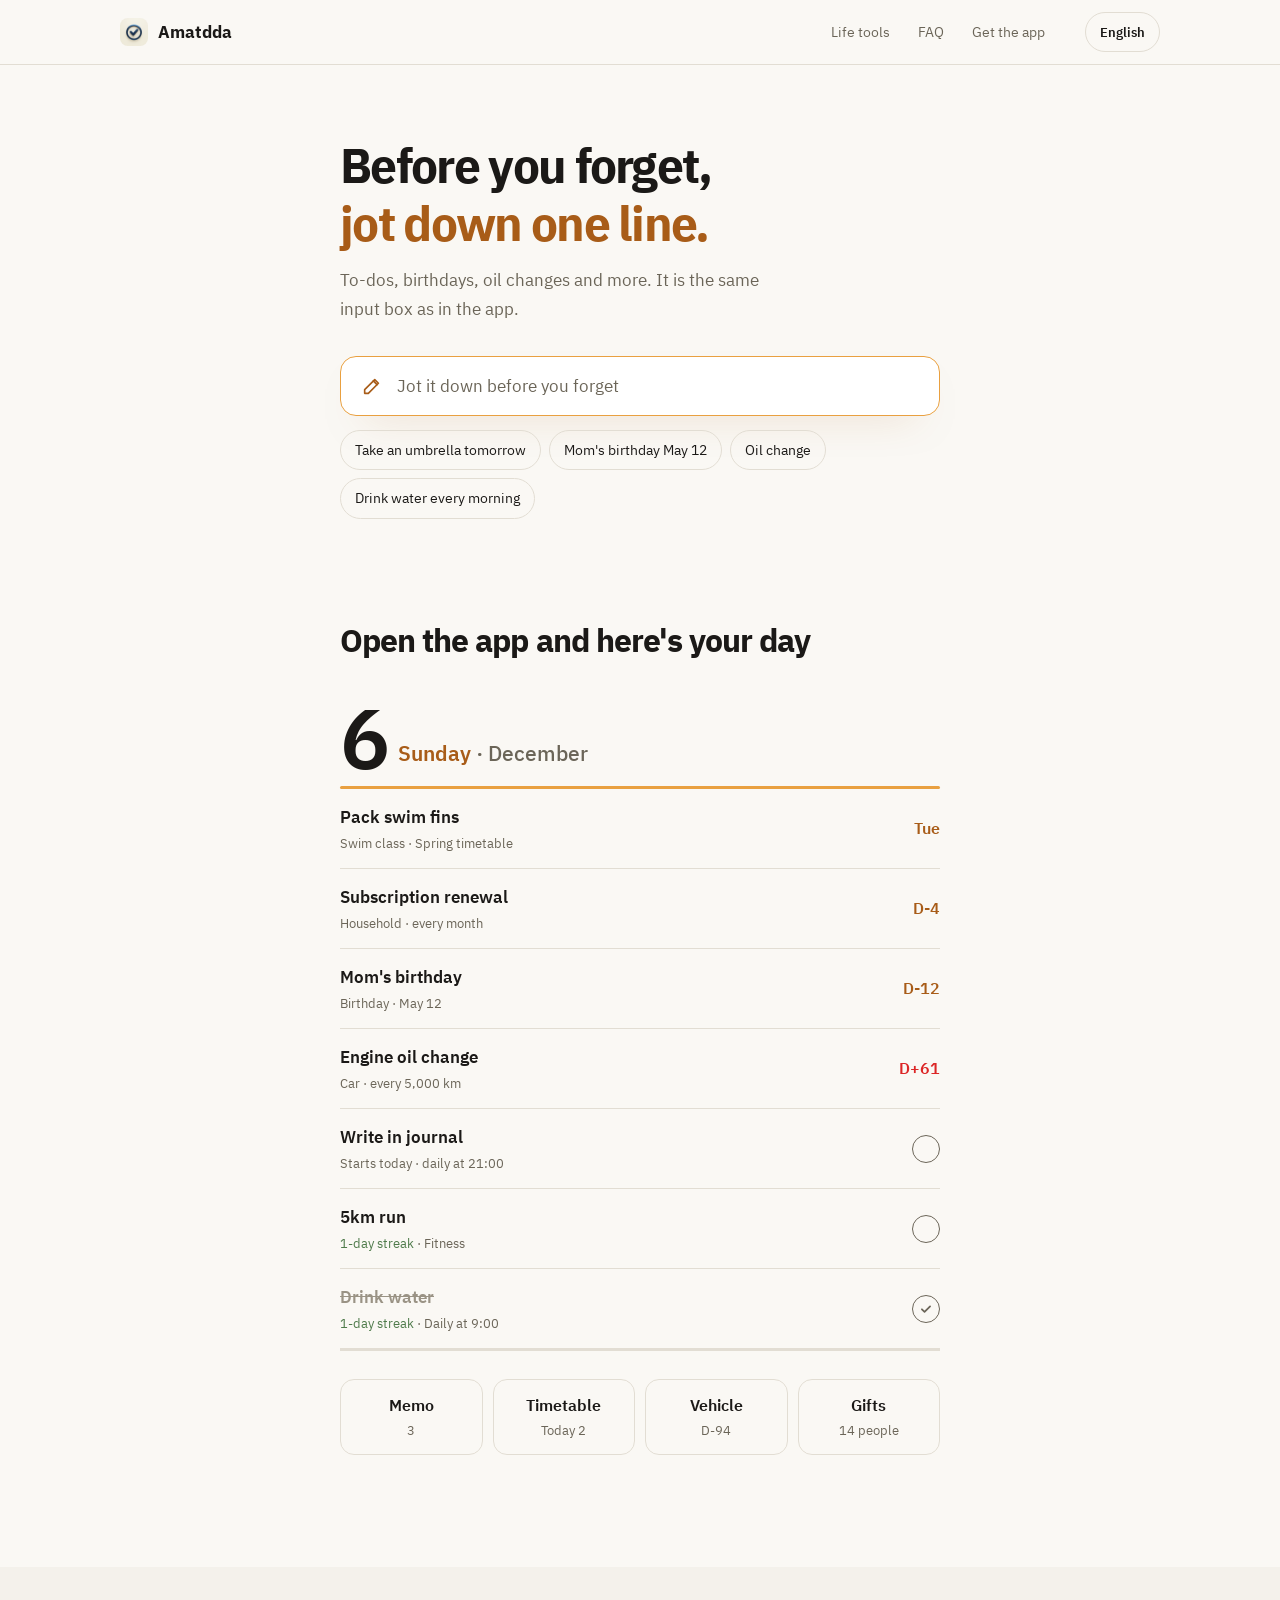
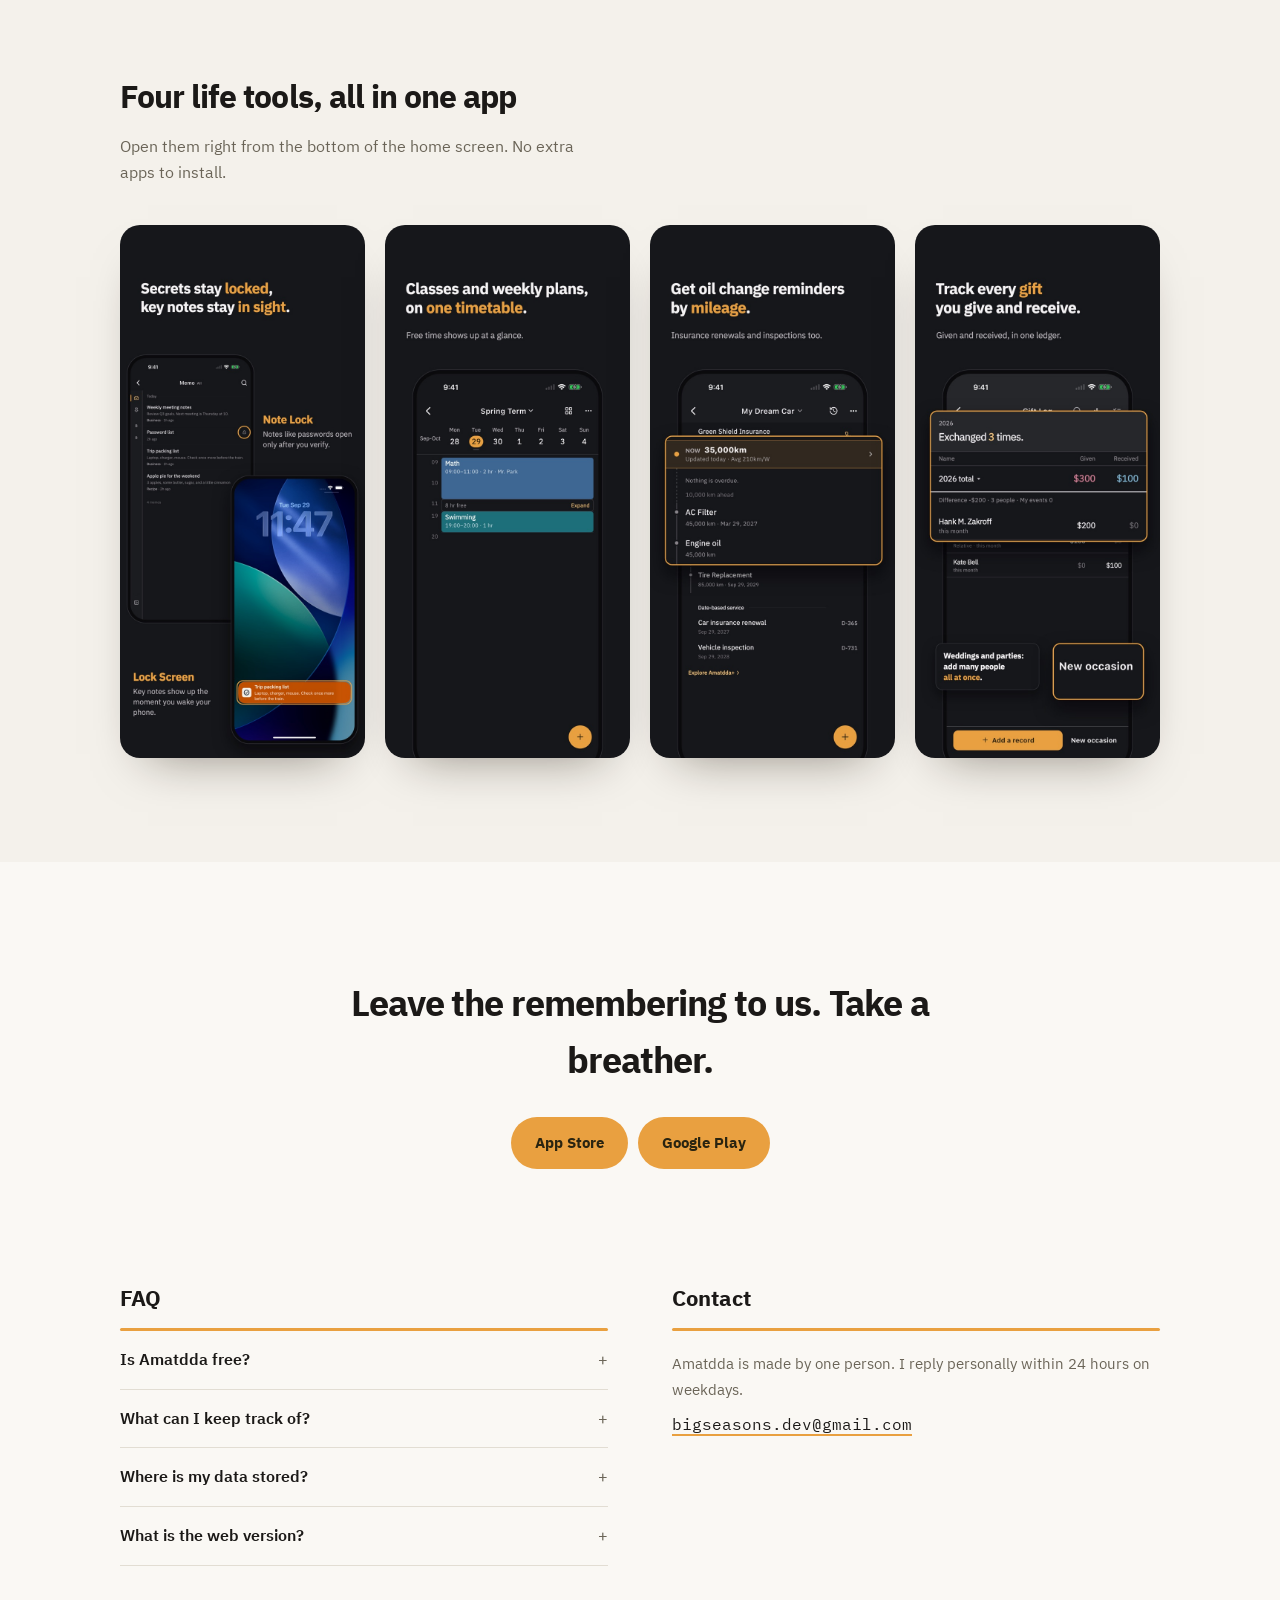
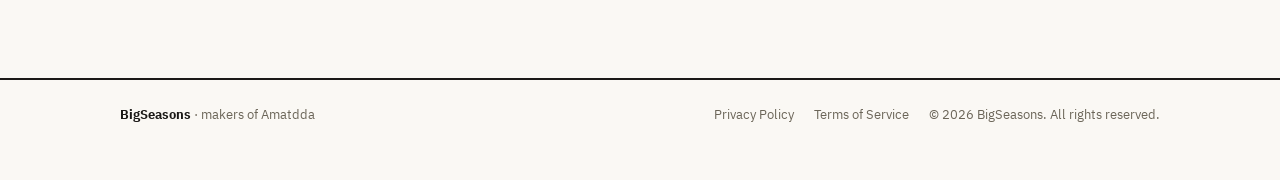
==== commit 1eb02d1e: "feat: 개인정보처리방침·이용약관을 사이트 안 페이지로, 웹 체험은 새 탭으로 - privacy.html · terms.html: 홈과 같은 디자인(귤·다크 모드·언어 메뉴), " ====
--- a/index.html
+++ b/index.html
@@ -103,6 +103,8 @@
   }
   ::selection { background: rgba(233, 160, 64, .3); }
   a { color: var(--ink); }
+  /* keep-all 은 한국어 어절용. 일본어·중국어에 걸면 문장부호에서만 줄이 바뀌어 들쭉날쭉해진다. */
+  html:lang(ja) body, html:lang(zh-TW) body { word-break: normal; line-break: strict; }
   :focus-visible { outline: 3px solid var(--face); outline-offset: 3px; border-radius: 4px; }
   .sr { position: absolute; width: 1px; height: 1px; overflow: hidden; clip: rect(0 0 0 0); white-space: nowrap; }
   .wrap { max-width: 1120px; margin: 0 auto; padding: 0 40px; }
@@ -448,8 +450,8 @@
   <div class="wrap">
     <div><b>BigSeasons</b> <span data-i18n="footer.maker">· 까먹지마를 만듭니다</span></div>
     <nav>
-      <a href="https://github.com/femeenhan/privacy-policy/blob/main/index2.md" target="_blank" rel="noopener noreferrer" data-i18n="footer.privacy">개인정보처리방침</a>
-      <a href="https://github.com/femeenhan/privacy-policy/blob/main/index2.md" target="_blank" rel="noopener noreferrer" data-i18n="footer.terms">이용약관</a>
+      <a href="privacy.html" data-i18n="footer.privacy">개인정보처리방침</a>
+      <a href="terms.html" data-i18n="footer.terms">이용약관</a>
       <span data-i18n="footer.copyright">© 2026 BigSeasons. All rights reserved.</span>
     </nav>
   </div>
@@ -577,17 +579,19 @@
   }
 
   /* ── 체험 안내 ─────────────────────────────────
-     버튼 넷 어느 것을 눌러도 같은 안내. 「네」는 웹 버전으로(입력한 글은 넘기지 않는다),
+     버튼 넷 어느 것을 눌러도 같은 안내. 「네」는 웹 버전을 새 탭으로 연다 — 써 보다가
+     홈페이지 탭으로 바로 돌아올 수 있게(입력한 글은 넘기지 않는다),
      「아니요」·Esc·바깥 누르기는 닫고 홈페이지를 계속 본다. */
   var dlg = $('trial');
+  function openWeb() { window.open(WEB_URL, '_blank', 'noopener'); }
   function openTrial() {
     if (typeof dlg.showModal === 'function') { dlg.showModal(); }
-    else if (window.confirm(t.trial.title + '\n' + t.trial.body)) { location.href = WEB_URL; }
+    else if (window.confirm(t.trial.title + '\n' + t.trial.body)) { openWeb(); }
   }
   $('panel').addEventListener('click', function (e) {
     if (e.target.closest('button[data-act]')) { openTrial(); }
   });
-  $('trial-yes').addEventListener('click', function () { location.href = WEB_URL; });
+  $('trial-yes').addEventListener('click', function () { openWeb(); dlg.close(); });
   $('trial-no').addEventListener('click', function () { dlg.close(); });
   dlg.addEventListener('click', function (e) { if (e.target === dlg) { dlg.close(); } });
   dlg.addEventListener('close', function () { $('dock').focus({ preventScroll: true }); });
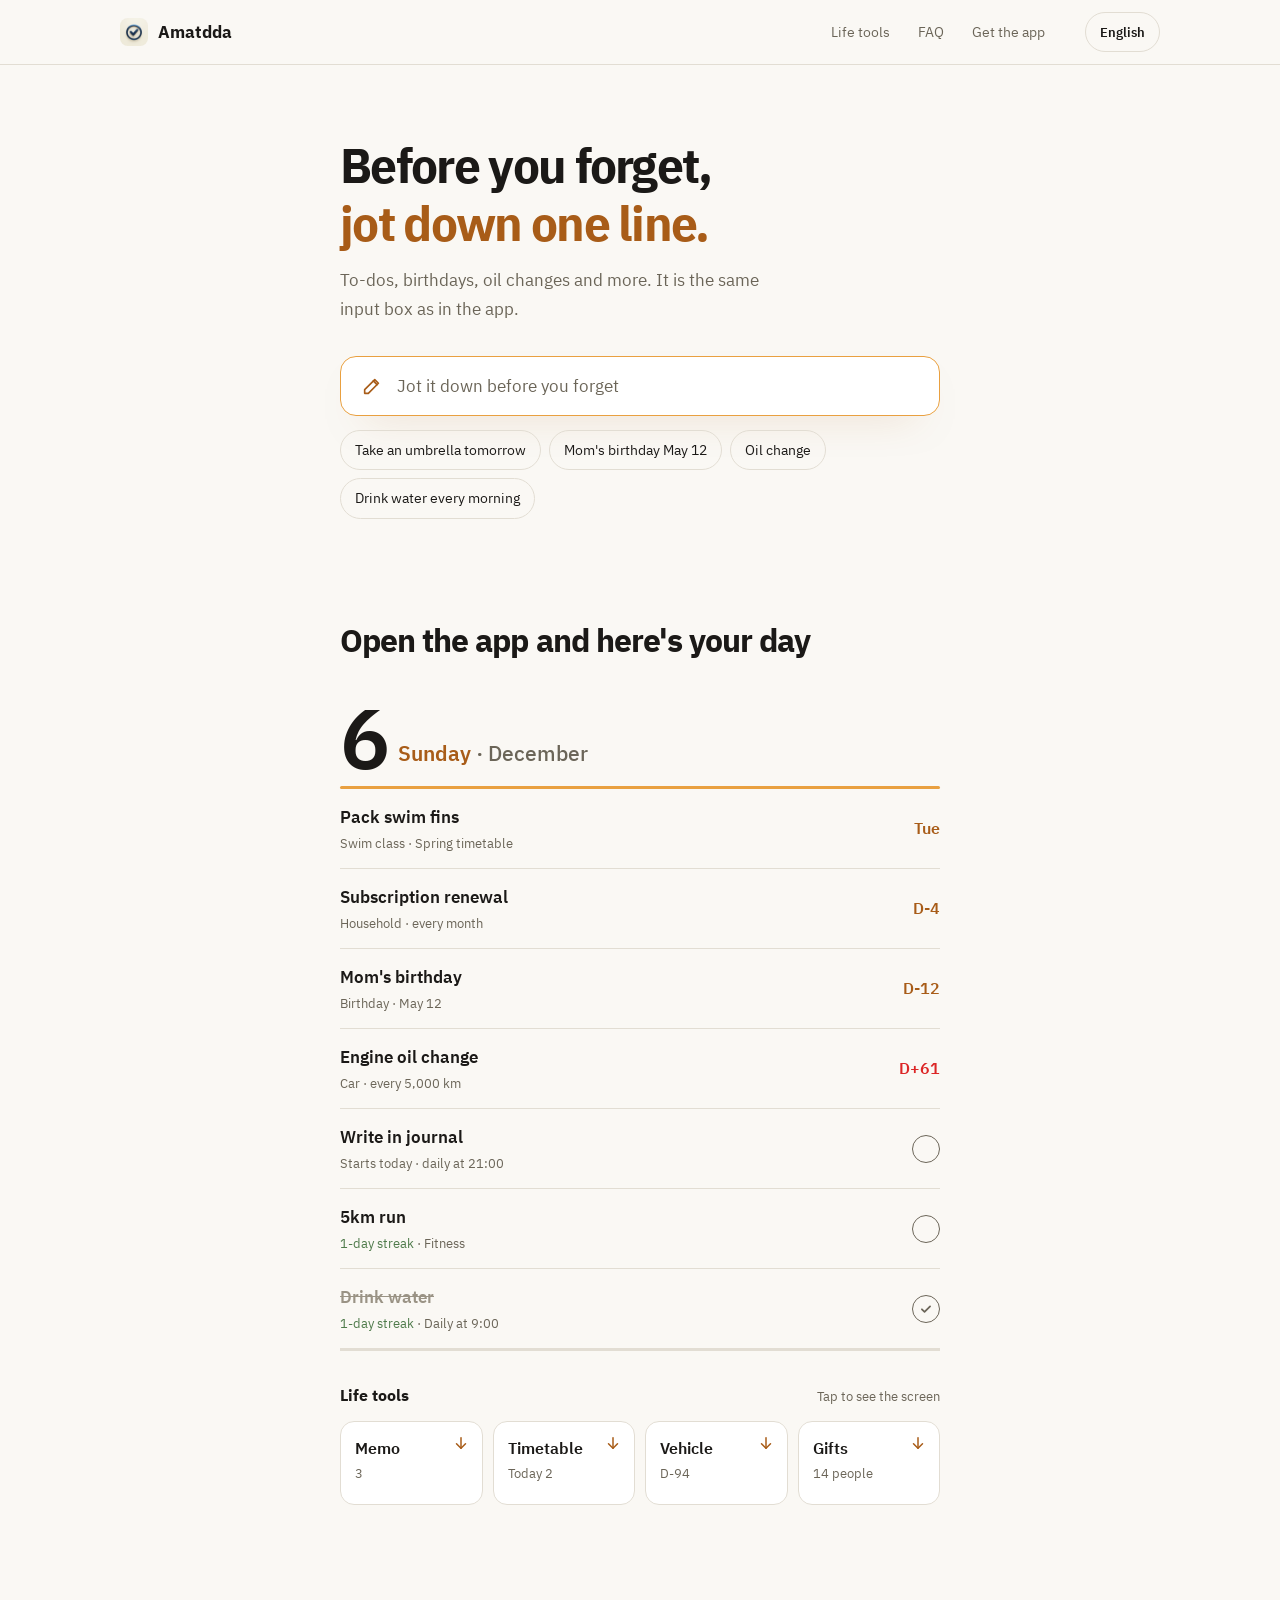
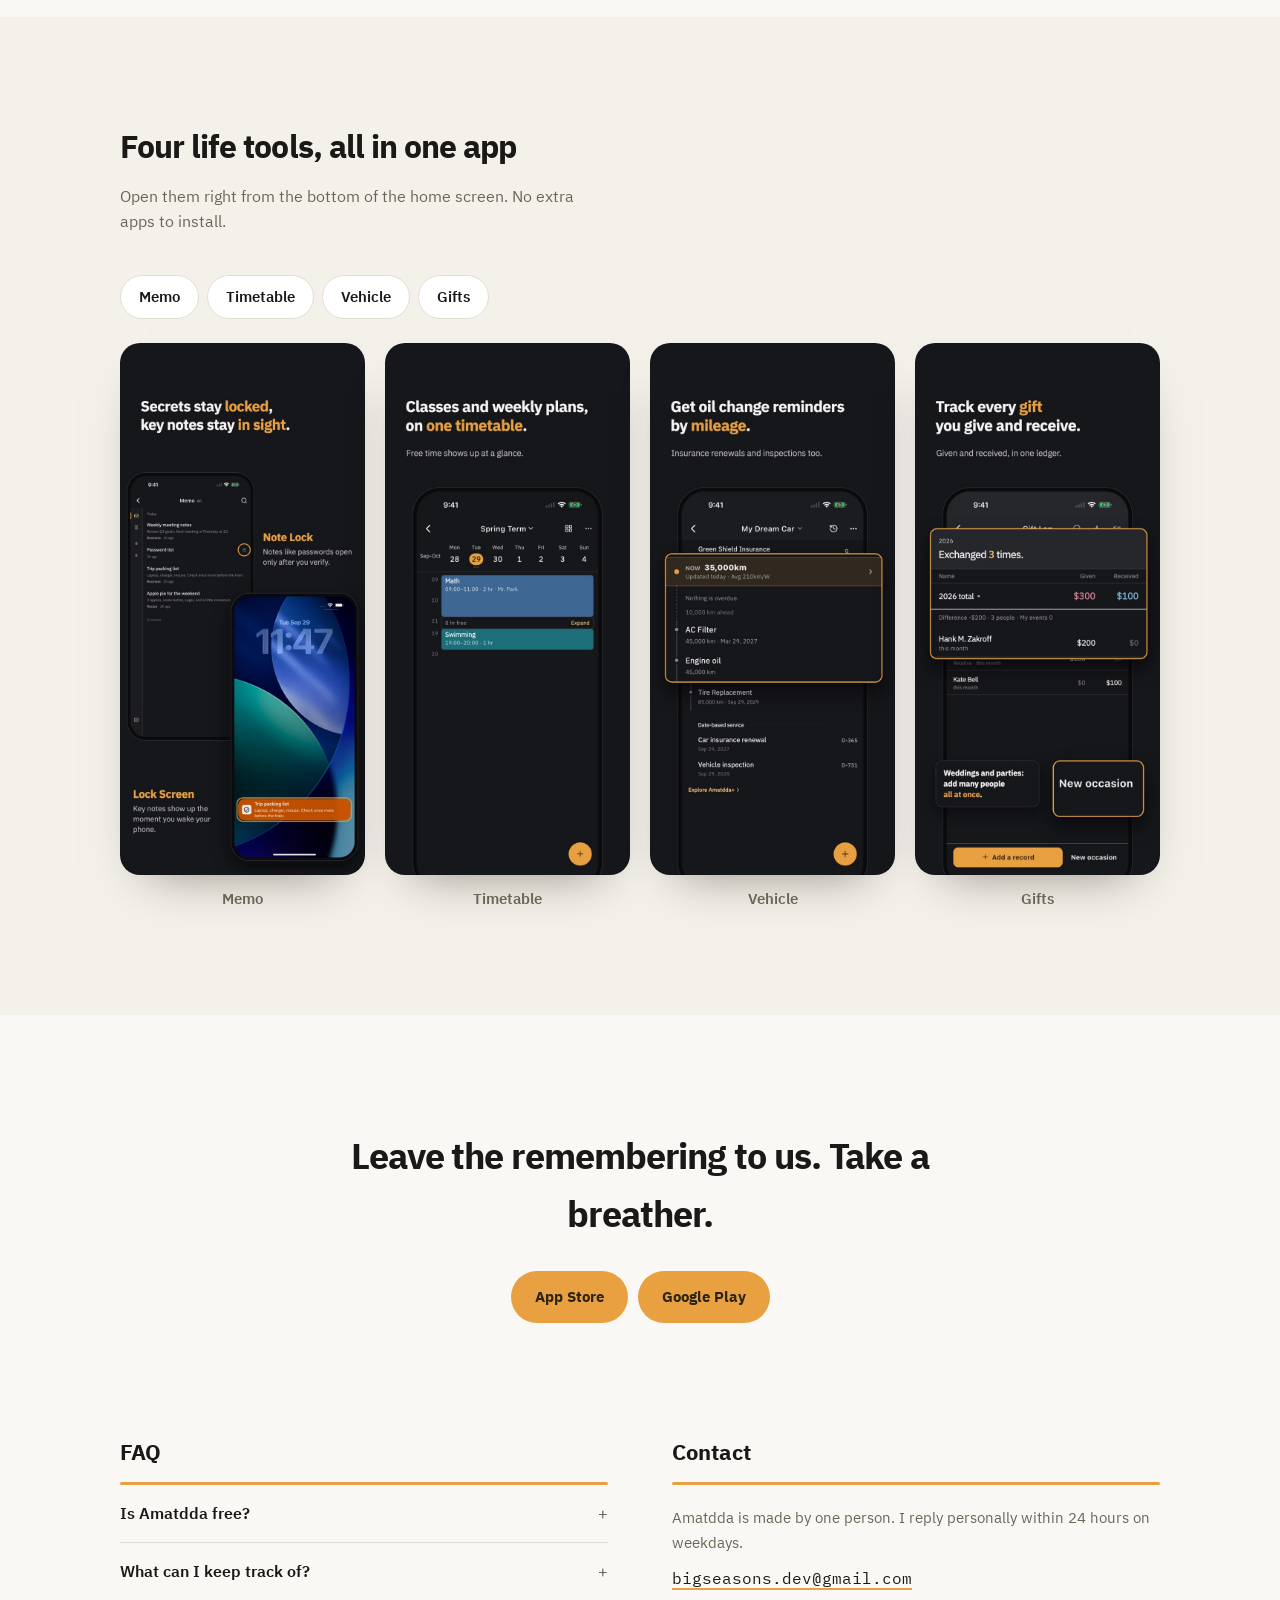
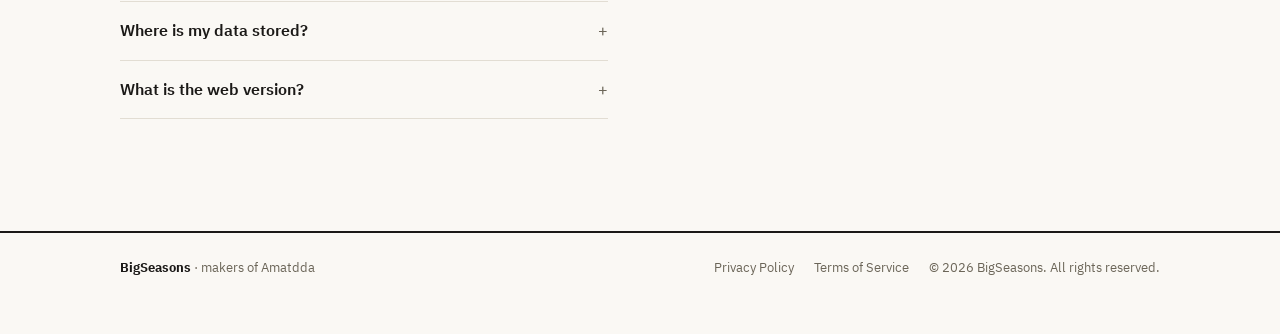
==== commit 4a535533: "feat: 생활 도구 4칸을 누를 수 있게 보이고, 고른 화면을 강조 - 칸 위에 「생활 도구 · 눌러서 화면 보기」 제목줄, 칸마다 귤 아래 화살표·호버 들림. - 스크린샷 위 " ====
--- a/index.html
+++ b/index.html
@@ -221,22 +221,50 @@
   .circle { width: 28px; height: 28px; border-radius: 50%; border: 1.5px solid var(--muted); display: flex; align-items: center; justify-content: center; color: var(--muted); }
   .rows-end { height: 2px; background: var(--line); }
 
-  .tools { display: grid; grid-template-columns: repeat(4, minmax(0, 1fr)); gap: 10px; margin-top: 28px; }
+  /* 생활 도구 4칸. 앱에서는 요약 칸이지만 여기서는 아래 화면으로 가는 버튼이라, 제목줄과 화살표로
+     누를 수 있다는 것을 드러낸다. */
+  .tools-head { display: flex; align-items: baseline; justify-content: space-between; gap: 12px; margin-top: 32px; }
+  .tools-head h3 { font-size: 16px; font-weight: 700; margin: 0; }
+  .tools-head span { font-size: 13px; color: var(--muted); }
+  .tools { display: grid; grid-template-columns: repeat(4, minmax(0, 1fr)); gap: 10px; margin-top: 12px; }
   .tool {
-    display: flex; flex-direction: column; align-items: center; justify-content: center; gap: 2px; min-height: 76px;
-    border: 1.5px solid var(--line); border-radius: 14px; text-decoration: none; color: var(--text);
-    transition: border-color .2s, transform .2s var(--ease);
-  }
-  .tool:hover { border-color: var(--face); transform: translateY(-2px); color: var(--text); }
-  .tool b { font-size: 16px; font-weight: 600; }
+    position: relative; display: flex; flex-direction: column; gap: 2px; min-height: 84px; padding: 14px 14px 12px;
+    border: 1.5px solid var(--line); border-radius: 14px; background: var(--card); text-decoration: none; color: var(--text);
+    transition: border-color .2s, transform .2s var(--ease), box-shadow .2s;
+  }
+  .tool:hover { border-color: var(--face); transform: translateY(-2px); color: var(--text); box-shadow: 0 12px 24px -18px rgba(168, 92, 24, .6); }
+  .tool:active { transform: translateY(0); }
+  .tool b { font-size: 16px; font-weight: 600; padding-right: 28px; }
   .tool span { font-size: 13px; color: var(--muted); font-variant-numeric: tabular-nums; }
+  .tool svg { position: absolute; top: 12px; right: 12px; color: var(--ink); transition: transform .2s var(--ease); }
+  .tool:hover svg { transform: translateY(2px); }
 
   /* ── 생활 도구 넷: 스토어 화면 그대로 ─────────────── */
   .drawers { padding: 104px 0 0; background: var(--bg2); padding-bottom: 104px; }
   .drawers .b { font-size: 16px; color: var(--muted); margin: 12px 0 40px; max-width: 46ch; }
+  .tabs { display: flex; flex-wrap: wrap; gap: 8px; margin: 0 0 24px; }
+  .tabs button {
+    font: inherit; font-size: 15px; font-weight: 600; cursor: pointer; min-height: 44px; padding: 8px 18px;
+    border-radius: 999px; border: 1px solid var(--line); background: var(--card); color: var(--text);
+    transition: border-color .2s, background-color .2s;
+  }
+  .tabs button:hover { border-color: var(--face); }
+  .tabs button[aria-pressed="true"] { background: var(--face); border-color: var(--face); color: var(--onface); }
   .gallery { display: grid; grid-template-columns: repeat(4, minmax(0, 1fr)); gap: 20px; }
   .gallery figure { margin: 0; scroll-margin-top: 24px; }
-  .gallery img { width: 100%; height: auto; display: block; border-radius: 20px; box-shadow: 0 24px 48px -28px rgba(30, 20, 5, .5); }
+  /* 흐림·들림은 figure 가 아니라 안쪽에 건다 — figure 에는 스크롤 등장 애니메이션(sv-pop)이 투명도를 쥐고 있다 */
+  .gallery img {
+    width: 100%; height: auto; display: block; border-radius: 20px; box-shadow: 0 24px 48px -28px rgba(30, 20, 5, .5);
+    outline: 3px solid transparent; outline-offset: 4px;
+    transition: outline-color .3s, opacity .35s var(--ease), transform .35s var(--ease);
+  }
+  .gallery figcaption { margin-top: 12px; font-size: 15px; font-weight: 600; text-align: center; color: var(--muted); transition: color .3s; }
+  /* 하나를 고르면 그 화면만 귤 테두리, 나머지는 물러난다 */
+  .gallery.picked figure:not(.on) img { opacity: .4; transform: scale(.97); }
+  .gallery.picked figure:not(.on) figcaption { opacity: .6; }
+  .gallery.picked figure.on img { transform: translateY(-6px); }
+  .gallery figure.on img { outline-color: var(--face); }
+  .gallery figure.on figcaption { color: var(--ink); }
 
   .closing { padding: 112px 0 0; text-align: center; }
   .closing h2 { font-size: clamp(28px, 4vw, 36px); font-weight: 700; letter-spacing: -.03em; margin: 0; }
@@ -285,7 +313,9 @@
     /* 폰에서는 네 화면을 옆으로 밀어 본다 */
     .gallery { display: flex; overflow-x: auto; gap: 12px; margin: 0 -16px; padding: 0 16px 12px; scroll-snap-type: x mandatory; scrollbar-width: none; }
     .gallery::-webkit-scrollbar { display: none; }
+    .gallery { padding-top: 10px; }
     .gallery figure { flex: 0 0 72%; scroll-snap-align: center; }
+    .gallery.picked figure.on img { transform: none; }
     .split { grid-template-columns: 1fr; gap: 56px; }
   }
 
@@ -398,11 +428,12 @@
       <div class="row done sv-rise"><div><div class="t" data-i18n="briefing.r7t">물 마시기</div><div class="d"><span class="streak" data-i18n="briefing.r7s">1일 연속</span> · <span data-i18n="briefing.r7d">매일 9시</span></div></div><span class="circle" aria-hidden="true"><svg width="14" height="14" viewBox="0 0 24 24" fill="none" stroke="currentColor" stroke-width="3" stroke-linecap="round" stroke-linejoin="round"><path d="M5 12.5l4.5 4.5L19 7.5"/></svg></span></div>
       <div class="rows-end"></div>
 
+      <div class="tools-head sv-rise"><h3 data-i18n="tools.section">생활 도구</h3><span data-i18n="tools.hint">눌러서 화면 보기</span></div>
       <div class="tools sv-rise">
-        <a class="tool" href="#tool-memo"><b data-i18n="tools.memo">메모</b><span>3</span></a>
-        <a class="tool" href="#tool-timetable"><b data-i18n="tools.timetable">시간표</b><span data-i18n="tools.timetableValue">오늘 2</span></a>
-        <a class="tool" href="#tool-vehicle"><b data-i18n="tools.vehicle">자동차</b><span>D-94</span></a>
-        <a class="tool" href="#tool-gifts"><b data-i18n="tools.gifts">경조사</b><span data-i18n="tools.giftsValue">14명</span></a>
+        <a class="tool" href="#tool-memo" data-tool="memo"><b data-i18n="tools.memo">메모</b><span>3</span><svg width="18" height="18" viewBox="0 0 24 24" fill="none" stroke="currentColor" stroke-width="2" stroke-linecap="round" stroke-linejoin="round" aria-hidden="true"><path d="M12 5v14"/><path d="M6 13l6 6 6-6"/></svg></a>
+        <a class="tool" href="#tool-timetable" data-tool="timetable"><b data-i18n="tools.timetable">시간표</b><span data-i18n="tools.timetableValue">오늘 2</span><svg width="18" height="18" viewBox="0 0 24 24" fill="none" stroke="currentColor" stroke-width="2" stroke-linecap="round" stroke-linejoin="round" aria-hidden="true"><path d="M12 5v14"/><path d="M6 13l6 6 6-6"/></svg></a>
+        <a class="tool" href="#tool-vehicle" data-tool="vehicle"><b data-i18n="tools.vehicle">자동차</b><span>D-94</span><svg width="18" height="18" viewBox="0 0 24 24" fill="none" stroke="currentColor" stroke-width="2" stroke-linecap="round" stroke-linejoin="round" aria-hidden="true"><path d="M12 5v14"/><path d="M6 13l6 6 6-6"/></svg></a>
+        <a class="tool" href="#tool-gifts" data-tool="gifts"><b data-i18n="tools.gifts">경조사</b><span data-i18n="tools.giftsValue">14명</span><svg width="18" height="18" viewBox="0 0 24 24" fill="none" stroke="currentColor" stroke-width="2" stroke-linecap="round" stroke-linejoin="round" aria-hidden="true"><path d="M12 5v14"/><path d="M6 13l6 6 6-6"/></svg></a>
       </div>
     </div>
   </section>
@@ -411,11 +442,17 @@
     <div class="wrap">
       <h2 class="sec sv-rise" data-i18n="drawers.title">생활 도구 넷이 함께 들어 있어요</h2>
       <p class="b sv-rise s2" data-i18n="drawers.body">홈 아래 칸에서 바로 열립니다. 따로 앱을 깔 필요가 없어요.</p>
-      <div class="gallery">
-        <figure class="sv-pop" id="tool-memo"><img data-shot="drawer_memo" src="assets/landing/drawer_memo_ko.jpg" width="660" height="1434" loading="lazy" alt="메모: 비밀번호 같은 메모는 잠그고, 중요한 건 잠금화면에" data-i18n-alt="drawers.altMemo" /></figure>
-        <figure class="sv-pop" id="tool-timetable"><img data-shot="drawer_timetable" src="assets/landing/drawer_timetable_ko.jpg" width="660" height="1434" loading="lazy" alt="시간표: 수업과 주간 일정을 한 장에" data-i18n-alt="drawers.altTimetable" /></figure>
-        <figure class="sv-pop" id="tool-vehicle"><img data-shot="drawer_vehicle" src="assets/landing/drawer_vehicle_ko.jpg" width="660" height="1434" loading="lazy" alt="자동차: 엔진오일 교체도 주행거리로 알려 줌" data-i18n-alt="drawers.altVehicle" /></figure>
-        <figure class="sv-pop" id="tool-gifts"><img data-shot="drawer_gifts" src="assets/landing/drawer_gifts_ko.jpg" width="660" height="1434" loading="lazy" alt="경조사: 보낸 금액과 받은 금액을 한 장부에" data-i18n-alt="drawers.altGifts" /></figure>
+      <div class="tabs sv-rise s2" role="group" data-i18n-aria="drawers.tabsLabel" aria-label="생활 도구 화면 고르기">
+        <button type="button" data-tool="memo" aria-pressed="false" data-i18n="tools.memo">메모</button>
+        <button type="button" data-tool="timetable" aria-pressed="false" data-i18n="tools.timetable">시간표</button>
+        <button type="button" data-tool="vehicle" aria-pressed="false" data-i18n="tools.vehicle">자동차</button>
+        <button type="button" data-tool="gifts" aria-pressed="false" data-i18n="tools.gifts">경조사</button>
+      </div>
+      <div class="gallery" id="gallery">
+        <figure class="sv-pop" id="tool-memo"><img data-shot="drawer_memo" src="assets/landing/drawer_memo_ko.jpg" width="660" height="1434" loading="lazy" alt="메모: 비밀번호 같은 메모는 잠그고, 중요한 건 잠금화면에" data-i18n-alt="drawers.altMemo" /><figcaption data-i18n="tools.memo">메모</figcaption></figure>
+        <figure class="sv-pop" id="tool-timetable"><img data-shot="drawer_timetable" src="assets/landing/drawer_timetable_ko.jpg" width="660" height="1434" loading="lazy" alt="시간표: 수업과 주간 일정을 한 장에" data-i18n-alt="drawers.altTimetable" /><figcaption data-i18n="tools.timetable">시간표</figcaption></figure>
+        <figure class="sv-pop" id="tool-vehicle"><img data-shot="drawer_vehicle" src="assets/landing/drawer_vehicle_ko.jpg" width="660" height="1434" loading="lazy" alt="자동차: 엔진오일 교체도 주행거리로 알려 줌" data-i18n-alt="drawers.altVehicle" /><figcaption data-i18n="tools.vehicle">자동차</figcaption></figure>
+        <figure class="sv-pop" id="tool-gifts"><img data-shot="drawer_gifts" src="assets/landing/drawer_gifts_ko.jpg" width="660" height="1434" loading="lazy" alt="경조사: 보낸 금액과 받은 금액을 한 장부에" data-i18n-alt="drawers.altGifts" /><figcaption data-i18n="tools.gifts">경조사</figcaption></figure>
       </div>
     </div>
   </section>
@@ -596,6 +633,34 @@
   dlg.addEventListener('click', function (e) { if (e.target === dlg) { dlg.close(); } });
   dlg.addEventListener('close', function () { $('dock').focus({ preventScroll: true }); });
 
+  /* ── 생활 도구: 칸·탭을 누르면 그 화면을 강조 ─────────────── */
+  function pickTool(id, scroll) {
+    var gallery = $('gallery');
+    var fig = document.getElementById('tool-' + id);
+    if (!fig) { return; }
+    gallery.classList.add('picked');
+    gallery.querySelectorAll('figure').forEach(function (f) { f.classList.toggle('on', f === fig); });
+    document.querySelectorAll('.tabs button').forEach(function (b) {
+      b.setAttribute('aria-pressed', String(b.getAttribute('data-tool') === id));
+    });
+    var reduce = window.matchMedia('(prefers-reduced-motion: reduce)').matches;
+    if (scroll) { $('tools').scrollIntoView({ behavior: reduce ? 'auto' : 'smooth', block: 'start' }); }
+    /* 폰에서는 화면이 옆으로 늘어서 있으니 고른 화면을 가운데로 민다 */
+    if (gallery.scrollWidth > gallery.clientWidth) {
+      gallery.scrollTo({ left: fig.offsetLeft - (gallery.clientWidth - fig.offsetWidth) / 2, behavior: reduce ? 'auto' : 'smooth' });
+    }
+    if (history.replaceState) { history.replaceState(null, '', '#tool-' + id); }
+  }
+  document.querySelectorAll('.tool[data-tool]').forEach(function (a) {
+    a.addEventListener('click', function (e) { e.preventDefault(); pickTool(a.getAttribute('data-tool'), true); });
+  });
+  document.querySelectorAll('.tabs button').forEach(function (b) {
+    b.addEventListener('click', function () { pickTool(b.getAttribute('data-tool'), false); });
+  });
+  function pickFromHash() { if (/^#tool-/.test(location.hash)) { pickTool(location.hash.slice(6), false); } }
+  pickFromHash();
+  window.addEventListener('hashchange', pickFromHash);
+
   $('dock').addEventListener('input', paintEntry);
   /* 키보드 완료(Enter) = 빠른 할 일 추가, 앱과 같다. 한글 조합 중의 Enter 는 무시. */
   $('dock').addEventListener('keydown', function (e) {
@@ -631,6 +696,10 @@
     document.querySelectorAll('[data-i18n-html]').forEach(function (e) {
       var v = pick(t, e.getAttribute('data-i18n-html'));
       if (typeof v === 'string') { e.innerHTML = v; }
+    });
+    document.querySelectorAll('[data-i18n-aria]').forEach(function (e) {
+      var v = pick(t, e.getAttribute('data-i18n-aria'));
+      if (typeof v === 'string') { e.setAttribute('aria-label', v); }
     });
     document.querySelectorAll('[data-i18n-alt]').forEach(function (e) {
       var v = pick(t, e.getAttribute('data-i18n-alt'));
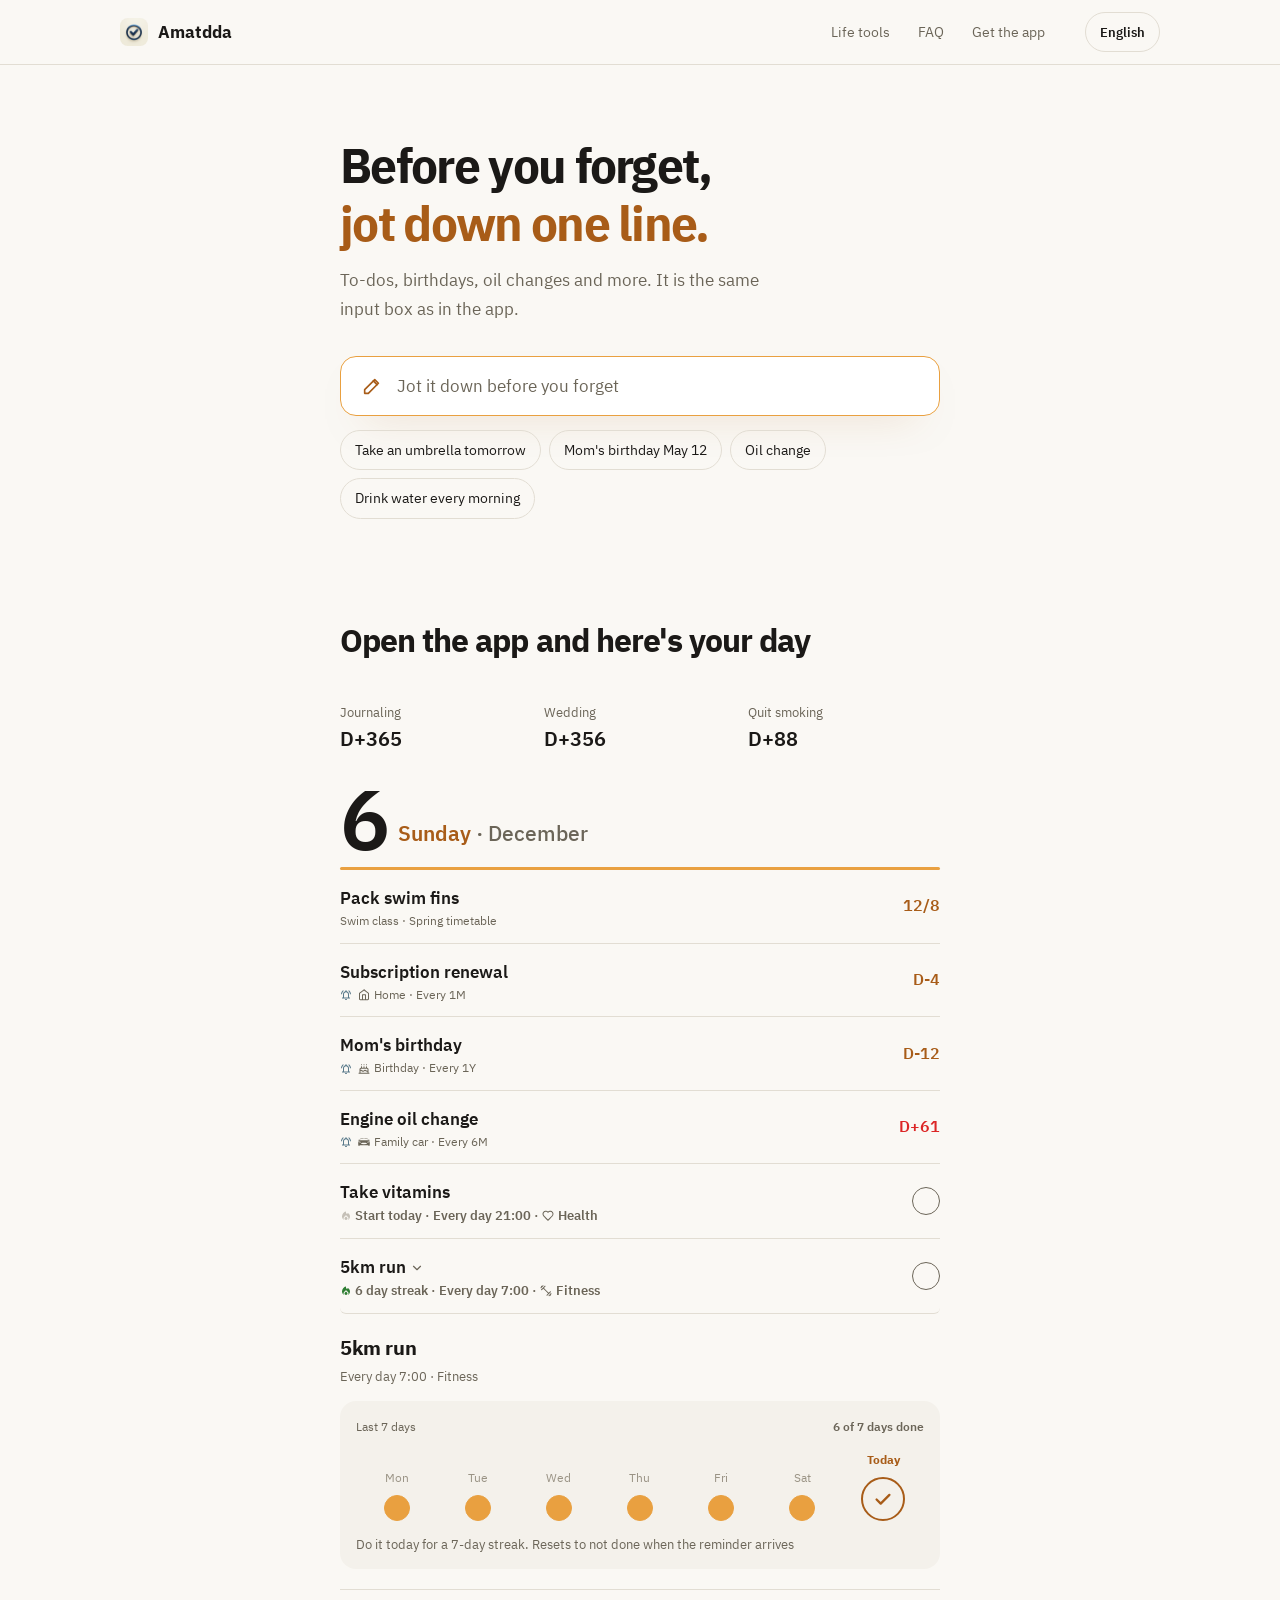
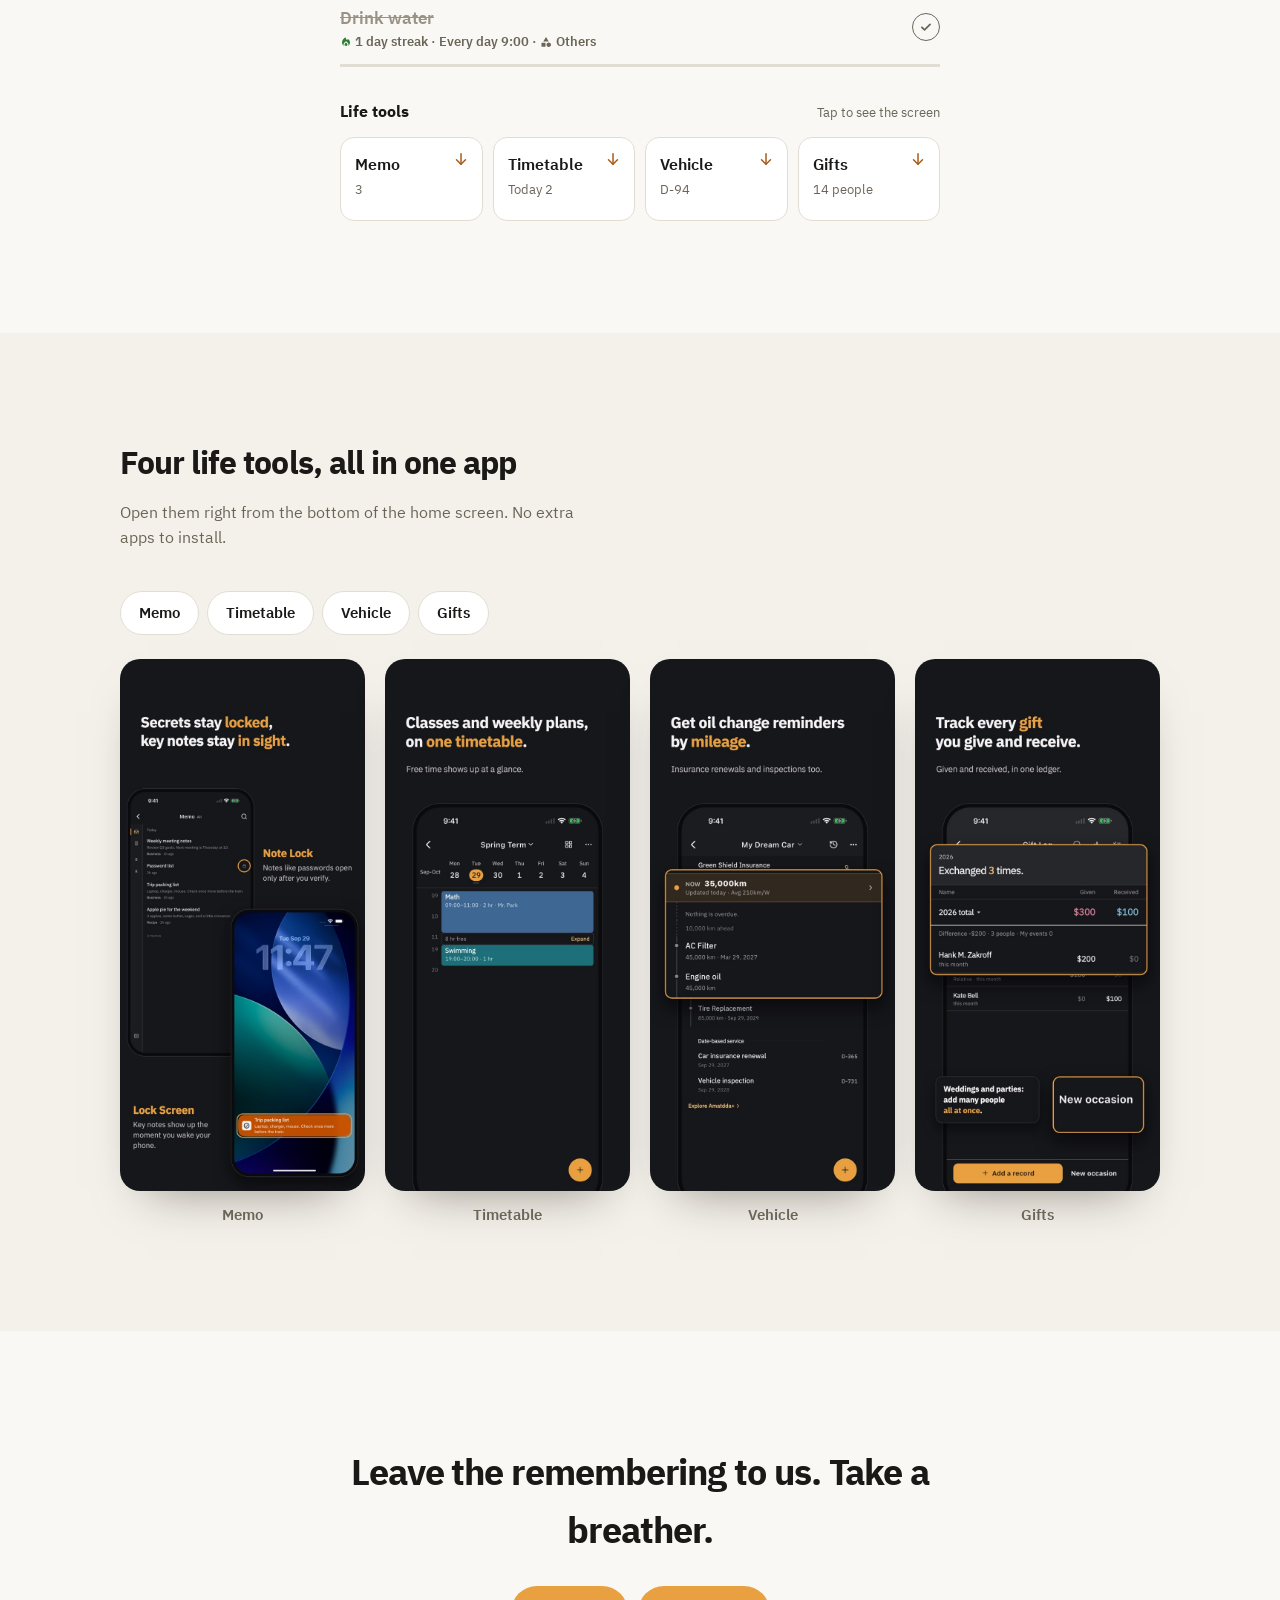
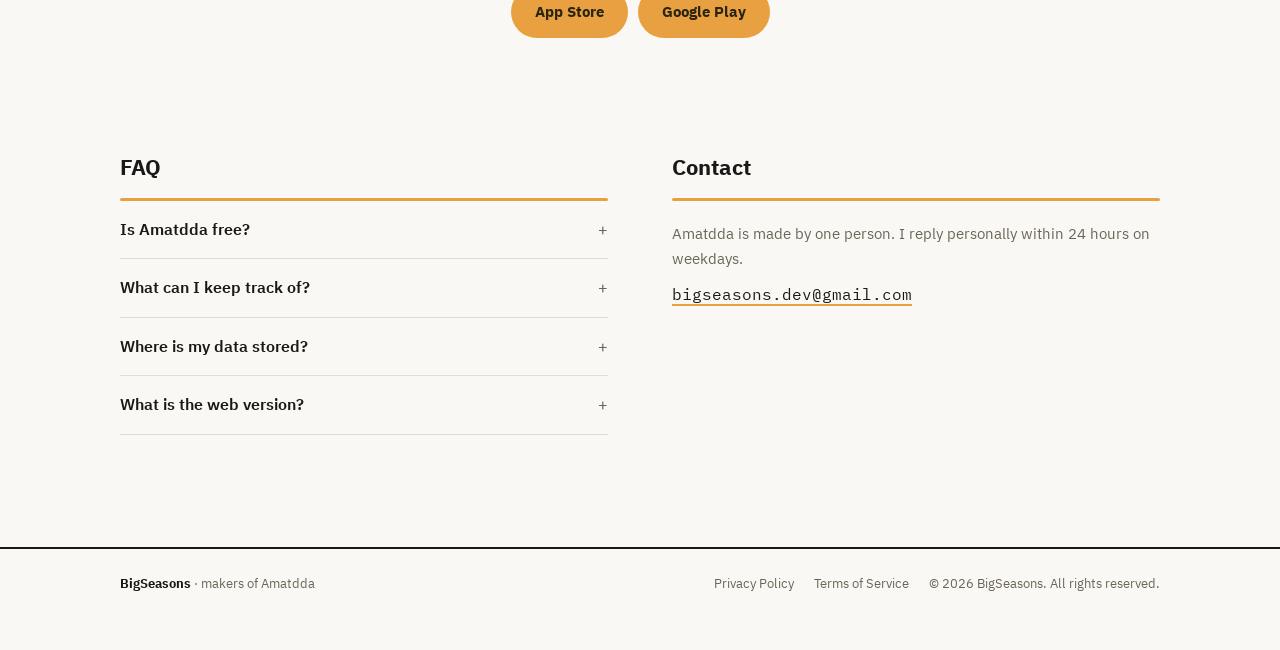
==== commit 9232acac: "feat: 브리핑을 앱과 같게 — D+ 칸, 메타 줄·아이콘, 루틴 「최근 7일」, 띠 - 날짜 위 「지난 날」 칸 셋(앱 HomeElapsedCounterSection 규격). " ====
--- a/index.html
+++ b/index.html
@@ -78,6 +78,7 @@
     --text: #1B1917; --muted: #6B6558; --faint: #9A9385; --line: #E2DDD3;
     --ink: #A85C18; --face: #E9A040; --onface: #2A2410;
     --late: #DC2626; --streak: #4E7A4A;
+    --notif: #58798A; --achieve: #2E7D32;   /* 앱 notificationIndicator · achievementColor */
 
     --sans: "IBM Plex Sans KR", "Hiragino Sans", "Hiragino Kaku Gothic ProN", "Noto Sans JP",
             "PingFang TC", "Noto Sans TC", -apple-system, BlinkMacSystemFont, system-ui, sans-serif;
@@ -90,6 +91,7 @@
       --bg: #17181C; --bg2: #1F2024; --card: #222328;
       --text: #F6F3F5; --muted: #B8B4B8; --faint: #7E7B80; --line: #3F3F44;
       --ink: #F5C377; --late: #F87171; --streak: #9CC796;
+      --notif: #8FAEBD; --achieve: #81C784;
     }
   }
 
@@ -204,6 +206,12 @@
   /* ── 앱 홈 브리핑 ──────────────────────────── */
   .briefing { padding: 0 0 112px; }
   .briefing h2.sec { margin-bottom: 36px; }
+  /* 앱 HomeElapsedCounterSection: 날짜 위 「지난 날」 칸 최대 셋. 이름(13·보조색) 위 / D+N(20·본문색) 아래.
+     숫자는 귤이 아니라 본문색 — 재촉이 아니라 정체성 면이다. */
+  .elapsed { display: grid; grid-template-columns: repeat(3, minmax(0, 1fr)); gap: 12px; margin-bottom: 28px; }
+  .elapsed div { min-width: 0; }
+  .elapsed span { display: block; font-size: 13px; color: var(--muted); overflow: hidden; text-overflow: ellipsis; white-space: nowrap; }
+  .elapsed b { display: block; font-size: 20px; font-weight: 600; font-variant-numeric: tabular-nums; white-space: nowrap; }
   .stamp { display: flex; align-items: flex-end; gap: 12px; }
   .stamp .day { font-size: clamp(64px, 9vw, 84px); font-weight: 600; letter-spacing: -.045em; line-height: .86; font-variant-numeric: tabular-nums; }
   .stamp .when { font-size: clamp(18px, 2.2vw, 21px); font-weight: 600; padding-bottom: 4px; }
@@ -213,13 +221,53 @@
 
   .row { display: grid; grid-template-columns: minmax(0, 1fr) auto; gap: 14px; align-items: center; padding: 14px 0; border-bottom: 1px solid var(--line); }
   .row .t { font-size: 17px; font-weight: 600; }
-  .row .d { font-size: 13px; color: var(--muted); margin-top: 3px; }
-  .row .d .streak { color: var(--streak); }
+  .row .d { font-size: 12px; color: var(--muted); margin-top: 3px; line-height: 1.2; display: flex; align-items: center; min-width: 0; white-space: nowrap; overflow: hidden; }
+  /* 앱 PlateRowStyle: 메타 12, 아이콘 12. 루틴 줄(_RoutineStripMetaLine)은 13·w600 */
+  .row .d.routine { font-size: 13px; font-weight: 600; }
+  .row .d .mi { width: 12px; height: 12px; flex: none; fill: currentColor; }
+  .row .d .bell { color: var(--notif); margin-right: 6px; }
+  .row .d .cat { color: var(--muted); margin-right: 4px; }
+  .row .d .fire { margin-right: 3px; color: var(--achieve); }
+  .row .d .fire.zero { color: var(--faint); opacity: .55; }
+  .row .d .txt { overflow: hidden; text-overflow: ellipsis; }
+  .row .d .pre { white-space: pre; }   /* flex 안에서는 글 끝 공백이 지워져 「· ♡」가 붙는다 */
   .row.done .t { color: var(--faint); text-decoration: line-through; }
   .row .k { font-size: 16px; font-weight: 600; white-space: nowrap; color: var(--muted); font-variant-numeric: tabular-nums; }
   .k.ink { color: var(--ink); } .k.late { color: var(--late); }
   .circle { width: 28px; height: 28px; border-radius: 50%; border: 1.5px solid var(--muted); display: flex; align-items: center; justify-content: center; color: var(--muted); }
   .rows-end { height: 2px; background: var(--line); }
+
+  /* 「5km 러닝」 줄: 누르면 앱 항목 상세의 「최근 7일」(RoutineRhythmCard)을 펼친다. 처음엔 펼쳐 둔다. */
+  .row.tap { cursor: pointer; border-radius: 6px; }
+  .row.tap:hover .t { color: var(--ink); }
+  .row.tap .t svg { vertical-align: -2px; margin-left: 4px; color: var(--muted); transition: transform .25s var(--ease); }
+  .row.tap[aria-expanded="false"] .t svg { transform: rotate(-90deg); }
+  button.circle { background: transparent; cursor: pointer; padding: 0; font: inherit; }
+  .row.done button.circle, .row.done .circle { border-color: var(--muted); }
+  .detail { padding: 18px 0 20px; border-bottom: 1px solid var(--line); }
+  .detail .dh { font-size: 20px; font-weight: 700; margin: 0; letter-spacing: -.02em; }
+  .detail .dm { font-size: 13px; color: var(--muted); margin: 2px 0 14px; }
+  .rhythm { padding: 16px; border-radius: 16px; background: var(--bg2); }
+  .rh-top { display: flex; justify-content: space-between; font-size: 12px; color: var(--muted); }
+  .rh-top b { font-weight: 600; font-variant-numeric: tabular-nums; }
+  .rh-days { display: grid; grid-template-columns: repeat(7, minmax(0, 1fr)); align-items: end; margin-top: 14px; }
+  .rh-days > div { display: flex; flex-direction: column; align-items: center; gap: 8px; }
+  .rh-days span { font-size: 12px; color: var(--faint); white-space: nowrap; }
+  .rh-days span.today { color: var(--ink); font-weight: 700; }
+  .rh-dot { width: 26px; height: 26px; border-radius: 50%; border: 1.5px solid var(--line); }
+  .rh-dot.on { background: var(--face); border-color: var(--face); }
+  .rh-today {
+    width: 44px; height: 44px; border-radius: 50%; border: 2px solid var(--ink); background: transparent; color: var(--ink);
+    display: flex; align-items: center; justify-content: center; cursor: pointer; padding: 0;
+    transition: background-color .2s, border-color .2s, transform .12s;
+  }
+  .rh-today:active { transform: scale(.94); }
+  .rh-today[aria-pressed="true"] { background: var(--face); border-color: var(--face); color: var(--onface); }
+  .rh-cap { margin: 14px 0 0; font-size: 13px; color: var(--muted); line-height: 1.4; }
+  @media (prefers-reduced-motion: no-preference) {
+    .rh-today[aria-pressed="true"] { animation: pop .3s var(--ease); }
+    .detail:not([hidden]) { animation: enter .3s var(--ease) both; }
+  }
 
   /* 생활 도구 4칸. 앱에서는 요약 칸이지만 여기서는 아래 화면으로 가는 버튼이라, 제목줄과 화살표로
      누를 수 있다는 것을 드러낸다. */
@@ -413,19 +461,36 @@
   <section class="briefing" aria-labelledby="briefing-title">
     <div class="wrap narrow">
       <h2 class="sec sv-rise" id="briefing-title" data-i18n="briefing.title">앱을 열면, 오늘이 이렇게 보여요</h2>
+      <div class="elapsed sv-rise">
+        <div><span data-i18n="briefing.e1">일기 쓴 지</span><b>D+365</b></div>
+        <div><span data-i18n="briefing.e2">결혼</span><b>D+356</b></div>
+        <div><span data-i18n="briefing.e3">금연</span><b>D+88</b></div>
+      </div>
       <div class="stamp sv-rise">
         <span class="day" id="today-day">18</span>
         <span class="when"><em id="today-dow">일요일</em><i id="today-mon"> · 10월</i></span>
       </div>
       <div class="rule head-rule sv-rule"></div>
 
-      <div class="row sv-rise"><div><div class="t" data-i18n="briefing.r1t">오리발 챙기기</div><div class="d" data-i18n="briefing.r1d">수영 강습 · 1학기 시간표</div></div><span class="k ink" data-i18n="briefing.r1k">화</span></div>
-      <div class="row sv-rise s2"><div><div class="t" data-i18n="briefing.r2t">구독 결제일</div><div class="d" data-i18n="briefing.r2d">생활용품 · 1개월마다</div></div><span class="k ink">D-4</span></div>
-      <div class="row sv-rise"><div><div class="t" data-i18n="briefing.r3t">엄마 생신</div><div class="d" data-i18n="briefing.r3d">생일 · 음력 3월 5일</div></div><span class="k ink">D-12</span></div>
-      <div class="row sv-rise s2"><div><div class="t" data-i18n="briefing.r4t">엔진오일 교체</div><div class="d" data-i18n="briefing.r4d">자동차 · 5,000km마다</div></div><span class="k late">D+61</span></div>
-      <div class="row sv-rise"><div><div class="t" data-i18n="briefing.r5t">일기 쓰기</div><div class="d" data-i18n="briefing.r5d">오늘 시작 · 매일 21시</div></div><span class="circle" aria-hidden="true"></span></div>
-      <div class="row sv-rise s2"><div><div class="t" data-i18n="briefing.r6t">5km 러닝</div><div class="d"><span class="streak" data-i18n="briefing.r6s">1일 연속</span> · <span data-i18n="briefing.r6d">운동</span></div></div><span class="circle" aria-hidden="true"></span></div>
-      <div class="row done sv-rise"><div><div class="t" data-i18n="briefing.r7t">물 마시기</div><div class="d"><span class="streak" data-i18n="briefing.r7s">1일 연속</span> · <span data-i18n="briefing.r7d">매일 9시</span></div></div><span class="circle" aria-hidden="true"><svg width="14" height="14" viewBox="0 0 24 24" fill="none" stroke="currentColor" stroke-width="3" stroke-linecap="round" stroke-linejoin="round"><path d="M5 12.5l4.5 4.5L19 7.5"/></svg></span></div>
+      <div class="row sv-rise"><div><div class="t" data-i18n="briefing.r1t">오리발 챙기기</div><div class="d" data-i18n="briefing.r1d">수영 강습 · 1학기 시간표</div></div><span class="k ink" id="tt-date">10/20</span></div>
+      <div class="row sv-rise s2"><div><div class="t" data-i18n="briefing.r2t">구독 결제일</div><div class="d" data-meta="briefing.r2d" data-icon="home" data-bell="1">생활용품 · 1개월마다</div></div><span class="k ink">D-4</span></div>
+      <div class="row sv-rise"><div><div class="t" data-i18n="briefing.r3t">엄마 생신</div><div class="d" data-meta="briefing.r3d" data-icon="cake" data-bell="1">생일 · 1년마다 · 뱀</div></div><span class="k ink">D-12</span></div>
+      <div class="row sv-rise s2"><div><div class="t" data-i18n="briefing.r4t">엔진오일 교체</div><div class="d" data-meta="briefing.r4d" data-icon="car" data-bell="1">패밀리카 · 6개월마다</div></div><span class="k late">D+61</span></div>
+      <div class="row sv-rise"><div><div class="t" data-i18n="briefing.r5t">영양제 먹기</div><div class="d routine" data-meta="briefing.r5d" data-icon="heart" data-cat="briefing.r5cat" data-fire="0">오늘 시작 · 매일 21시 · 건강</div></div><span class="circle" aria-hidden="true"></span></div>
+      <div class="row tap sv-rise s2" id="run-row" role="button" tabindex="0" aria-expanded="true" aria-controls="run-detail">
+        <div><div class="t"><span data-i18n="briefing.r6t">5km 러닝</span><svg width="14" height="14" viewBox="0 0 24 24" fill="none" stroke="currentColor" stroke-width="2" stroke-linecap="round" stroke-linejoin="round" aria-hidden="true"><path d="M6 9l6 6 6-6"/></svg></div><div class="d routine" id="run-meta" data-icon="dumbbell" data-cat="briefing.runCategory" data-fire="1">6일 연속 · 매일 7시 · 운동</div></div>
+        <button class="circle" type="button" id="run-check" aria-pressed="false" aria-label="5km 러닝"></button>
+      </div>
+      <div class="detail" id="run-detail">
+        <p class="dh" data-i18n="briefing.r6t">5km 러닝</p>
+        <p class="dm" data-i18n="briefing.r6meta">루틴 · 매일 · 운동</p>
+        <div class="rhythm">
+          <div class="rh-top"><span data-i18n="rhythm.title">최근 7일</span><b id="rh-count">7일간 6회</b></div>
+          <div class="rh-days" id="rh-days"></div>
+          <p class="rh-cap" id="rh-cap"></p>
+        </div>
+      </div>
+      <div class="row done sv-rise"><div><div class="t" data-i18n="briefing.r7t">물 마시기</div><div class="d routine" data-meta="briefing.r7d" data-icon="category" data-cat="briefing.r7cat" data-fire="1">1일 연속 · 매일 9시 · 기타</div></div><span class="circle" aria-hidden="true"><svg width="14" height="14" viewBox="0 0 24 24" fill="none" stroke="currentColor" stroke-width="3" stroke-linecap="round" stroke-linejoin="round"><path d="M5 12.5l4.5 4.5L19 7.5"/></svg></span></div>
       <div class="rows-end"></div>
 
       <div class="tools-head sv-rise"><h3 data-i18n="tools.section">생활 도구</h3><span data-i18n="tools.hint">눌러서 화면 보기</span></div>
@@ -661,6 +726,92 @@
   pickFromHash();
   window.addEventListener('hashchange', pickFromHash);
 
+  /* ── 브리핑 메타 줄 ─────────────────────────────
+     앱 _BriefingRowMeta(일반 항목: 알림 종 · 카테고리 아이콘 + 「카테고리 · 주기 · 띠」)와
+     _RoutineStripMetaLine(루틴: 불꽃 + 「연속 · 시각 · 」 + 카테고리 아이콘 + 카테고리)을 그대로 옮겼다.
+     아이콘은 앱 웹 빌드의 폰트(lucide.ttf · MaterialIcons · CupertinoIcons)에서 같은 글리프를 꺼낸 것. */
+  var ICONS = {"home":{"d":"M249 10Q259 7 268 13Q273 16 367.0 89.5Q461 163 463 164Q467 169 468 174Q469 177 469.0 298.5Q469 420 469 425Q465 445 450.5 460.0Q436 475 415 478Q410 479 256.0 479.0Q102 479 97 478Q77 475 62 461Q50 448 44 430L43 425V301Q43 177 44.0 173.5Q45 170 47.0 167.5Q49 165 144.5 90.5Q240 16 243.0 14.0Q246 12 249 10ZM171 124 85 190V305L86 420L87 423Q91 430 97 433Q102 436 137 436H171V338Q171 241 172 238Q175 227 185 224Q189 223 256.0 223.0Q323 223 326 224Q337 227 340 238Q341 241 341 338V436H375Q408 436 410 435Q423 432 426 419Q427 416 427 303V190L342 124Q257 58 256.5 58.0Q256 58 171 124ZM213 351V436H256H299V351V265H256H213V351Z","vb":"0 0 512 508"},"heart":{"d":"M149 31Q153 31 161.5 31.0Q170 31 175 31Q217 35 253 63L256 66L257 64Q295 35 338 31Q357 30 373 32Q418 39 450 71Q481 103 489 145Q500 214 441 280Q435 287 352.0 370.0Q269 453 267 454Q255 462 244 454Q242 452 156.5 366.5Q71 281 66 275Q26 228 22 181Q20 165 23 148Q30 104 62 72Q80 53 104 43Q125 33 149 31ZM150 74Q133 76 118 83Q88 98 74 128Q50 177 83 226Q91 239 104.5 253.5Q118 268 180 330L256 406L330 332Q404 258 409 252Q439 218 446 188Q456 143 424 106Q412 92 394 83Q370 71 340 74Q307 77 277 104Q267 114 262 115Q256 117 249 115Q245 113 235 104Q209 80 183 75Q166 72 150 74Z","vb":"0 0 512 508"},"dumbbell":{"d":"M121 10Q131 7 140.0 13.5Q149 20 149 31Q149 37 146 42Q145 44 101.0 88.0Q57 132 55 134Q52 135 49 136Q39 140 30.0 133.5Q21 127 21 116Q21 109 25 105Q26 103 40 88L55 73L51 69Q45 63 44 59Q40 46 49.0 37.0Q58 28 71 32Q75 33 81 39L85 43L100 28Q115 14 116.5 13.0Q118 12 121 10ZM207 32Q217 28 226.0 34.5Q235 41 235 52Q235 59 231 63Q230 65 200 96L169 127L271 229L373 331L404 300Q435 270 436.5 269.0Q438 268 441 266Q454 262 463.0 271.5Q472 281 468 293Q467 296 466.0 298.0Q465 300 389.0 376.0Q313 452 311 454Q308 455 305 456Q295 460 286.0 453.5Q277 447 277 436Q277 429 281 425Q282 423 312 392L343 361L241 259L139 157L108 188Q77 218 75.5 219.0Q74 220 71 222Q58 226 49.0 216.5Q40 207 44 195Q45 192 46.0 190.0Q47 188 123.0 112.0Q199 36 201 34Q204 33 207 32ZM463 352Q460 353 457 354Q455 356 411.0 400.0Q367 444 366.0 446.0Q365 448 364 451Q360 463 369.0 472.5Q378 482 391 478Q394 476 395.5 475.0Q397 474 412 460L427 445L431 449Q437 455 441 456Q454 460 463.0 451.0Q472 442 468 429Q467 425 461 419L457 415L472 400Q486 385 487 383Q491 379 491 372Q491 361 482.0 354.5Q473 348 463 352Z","vb":"0 0 512 508"},"cake":{"d":"M143 53Q151 50 159 54Q166 57 169 64Q170 68 170.0 73.5Q170 79 169 82Q164 93 152.0 94.5Q140 96 132 86Q126 77 129.0 67.0Q132 57 143 53ZM249 53Q258 50 265 54Q272 57 275 64Q277 68 277.0 73.5Q277 79 275 82Q270 93 258.0 94.5Q246 96 239 86Q232 77 235.5 67.0Q239 57 249 53ZM356 53Q364 50 372 54Q379 57 382 64Q384 68 384.0 73.5Q384 79 382 82Q377 93 365.0 94.5Q353 96 345 86Q339 77 342.5 67.0Q346 57 356 53ZM143 138Q151 136 159.0 140.0Q167 144 170 152Q171 156 171 178V201H203H235V178Q235 156 236 152Q240 137 256.0 137.0Q272 137 276 152Q277 156 277 178V201H309H341V178Q341 152 345 146Q352 137 362.5 137.0Q373 137 380 146Q384 152 384 178V201L389 202Q412 203 428 219Q441 232 446 250L448 255V335V415H460Q472 415 476 416Q491 420 491.0 436.0Q491 452 476 456Q472 457 256 457H39L36 456Q24 452 22.0 439.5Q20 427 30 419Q36 415 52 415H64V335V255L66 250Q68 241 72 235Q89 204 123 202L128 201V178Q128 156 129 152Q132 142 143 138ZM123 245Q113 247 109 256L107 260V275L108 289Q121 285 137 287Q156 291 183 312Q201 326 208 328Q214 330 220.5 327.5Q227 325 242 313Q254 304 260 300Q299 274 338 300Q344 304 354 312Q369 324 375.0 327.0Q381 330 389 329Q397 328 402 325L405 322V293Q405 264 405 261Q402 248 389 245Q386 244 255.5 244.0Q125 244 123 245ZM122 330Q115 331 110 334L107 336V375V415H256H405V392L404 370Q399 371 388 372Q371 373 356 365Q346 360 328 346Q311 333 304 330Q299 329 293 330Q286 333 268 347Q258 355 253 359Q213 385 174 359Q169 355 157 346Q142 334 135.5 331.5Q129 329 122 330Z","vb":"0 0 512 508"},"category":{"d":"M256 43 139 235H373L256 43ZM277 373C277 320 320 277 373 277C426 277 469 320 469 373C469 426 426 469 373 469C320 469 277 426 277 373ZM64 288H235V459H64V288Z","vb":"0 0 512 512"},"fire":{"d":"M256 275 213 318C203 328 195 340 193 353C186 393 217 427 256 427C295 427 326 393 319 354C317 340 309 328 299 318L256 275ZM332 140C307 171 256 153 256 113V80C256 63 237 53 223 63C173 96 85 170 85 277C85 340 119 394 168 424C153 402 146 374 151 345C155 323 167 303 183 287L241 230C249 222 263 222 271 230L329 288C345 303 357 323 361 345C366 374 359 401 344 423C385 398 415 358 423 310C436 240 406 174 355 137C348 132 338 133 332 140Z","vb":"0 0 512 512"},"bell":{"d":"M256 469C279 469 299 450 299 427H213C213 450 233 469 256 469ZM384 341V235C384 169 349 114 288 100V85C288 68 274 53 256 53C238 53 224 68 224 85V100C163 114 128 169 128 235V341L85 384V405H427V384L384 341ZM341 363H171V235C171 182 203 139 256 139C309 139 341 182 341 235V363ZM162 87 131 57C80 96 46 156 43 224H86C89 167 118 118 162 87ZM426 224H469C465 156 432 96 381 57L351 87C394 118 423 167 426 224Z","vb":"0 0 512 512"},"car":{"d":"M509 397V405V406V409Q509 410 508.5 411.0Q508 412 508 413V416Q506 435 502 436Q498 438 492 438H449Q439 438 438 422V414Q470 412 490 414Q503 414 506 408ZM3 397 6 408Q9 414 22 414Q42 412 74 414V422Q73 438 63 438H20Q14 438 10 436Q5 433 3 416V409V406V405ZM512 303Q512 329 511.0 345.0Q510 361 510 371Q510 384 509 389L506 400Q503 406 490 406Q470 404 438 406Q427 406 418.0 407.0Q409 408 399 408Q383 409 376 406Q372 404 365 404Q350 404 323.0 405.0Q296 406 256 406Q215 406 188.0 405.0Q161 404 146 404Q140 404 136 406Q129 410 112 408Q102 408 94.0 407.0Q86 406 74 406Q42 404 22 406Q9 406 6 400L3 389Q2 384 2 371Q2 361 1.0 345.0Q0 329 0 303Q0 248 6 239Q9 235 32 218Q34 217 40 213Q51 207 52 200L48 198Q46 197 45 197Q43 197 41 198Q37 200 33 200Q10 200 5.0 195.0Q0 190 0 187Q0 182 5 174Q8 170 32 167Q38 166 44 168L46 172Q47 174 47 177V183V188V190L56 191Q56 190 57.0 188.0Q58 186 59.0 182.5Q60 179 61 175Q64 166 70 150Q72 146 80 129Q95 103 112 97Q116 96 160 91Q213 86 256 86Q300 86 352 91Q396 96 400 97Q417 103 432 129Q440 146 442 150Q448 166 451 175Q452 179 453.0 182.5Q454 186 455.0 188.0Q456 190 456 191L465 190Q463 170 468 168Q474 166 480 167Q504 170 507 174Q512 182 512 187Q512 190 507.0 195.0Q502 200 479 200Q475 200 471 198Q469 197 467 197Q466 197 464 198L460 200Q461 204 464 207L480 218Q503 235 506 239Q512 248 512 303ZM86 151Q73 179 76 187Q78 192 91 191Q139 188 256.0 188.0Q373 188 421 191Q434 192 436 187Q439 179 426 151Q412 122 400 114Q386 106 346 105Q295 102 256.0 102.0Q217 102 166 105Q126 106 112 114Q99 122 86 151ZM123 276 134 274Q118 258 86 249Q47 237 20 239Q17 256 20 266Q21 275 36 278Q37 279 38 279Q40 280 41 280L46 282H49H52L55 280L60 278H64L82 280L102 282Q108 282 110 281Q114 279 117 278ZM358 355Q370 354 380 342Q388 333 379 322Q366 307 359 304Q358 303 324 298Q293 294 256.0 294.0Q219 294 188 298Q154 303 153 304Q146 307 133 322Q124 333 132 342Q142 354 154 355Q175 358 256.0 358.0Q337 358 358 355ZM492 266V239Q465 237 426 249Q414 253 400.0 260.0Q386 267 383 270L378 275Q380 274 389 276L410 282L430 280Q434 280 438.5 279.5Q443 279 446 278H448H452Q455 278 457.0 280.0Q459 282 460 282L476 278Q491 275 492 266Z","vb":"0 0 512 528"}};
+  var SVGNS = 'http://www.w3.org/2000/svg';
+  function iconEl(name, cls) {
+    var g = ICONS[name], svg = document.createElementNS(SVGNS, 'svg'), path = document.createElementNS(SVGNS, 'path');
+    svg.setAttribute('viewBox', g.vb); svg.setAttribute('class', 'mi ' + cls); svg.setAttribute('aria-hidden', 'true');
+    path.setAttribute('d', g.d); svg.appendChild(path);
+    return svg;
+  }
+  function txt(s) { var e = document.createElement('span'); e.className = 'txt'; e.textContent = s; return e; }
+  function paintMetaEl(el, text) {
+    el.textContent = '';
+    if (el.classList.contains('routine')) {
+      el.appendChild(iconEl('fire', 'fire' + (el.getAttribute('data-fire') === '1' ? '' : ' zero')));
+      var cat = pick(t, el.getAttribute('data-cat')) || '';
+      var at = cat ? text.lastIndexOf(cat) : -1;
+      if (at < 0) { el.appendChild(txt(text)); return; }
+      var pre = document.createElement('span'); pre.className = 'pre'; pre.textContent = text.slice(0, at);
+      el.appendChild(pre);
+      el.appendChild(iconEl(el.getAttribute('data-icon'), 'cat'));
+      el.appendChild(txt(text.slice(at)));
+      return;
+    }
+    if (el.getAttribute('data-bell') === '1') { el.appendChild(iconEl('bell', 'bell')); }
+    el.appendChild(iconEl(el.getAttribute('data-icon'), 'cat'));
+    el.appendChild(txt(text));
+  }
+  function paintMetas() {
+    document.querySelectorAll('[data-meta]').forEach(function (el) {
+      paintMetaEl(el, pick(t, el.getAttribute('data-meta')) || el.textContent);
+    });
+  }
+
+  /* ── 5km 러닝: 앱 RoutineRhythmCard 와 같은 「최근 7일」 ───────────────
+     지난 6일은 다 했고 오늘만 남은 상태. 오늘 칸(또는 목록의 동그라미)을 누르면 7일 연속이 된다. */
+  var runDone = false;
+  var CHECK_SVG = '<svg width="22" height="22" viewBox="0 0 24 24" fill="none" stroke="currentColor" stroke-width="2.5" stroke-linecap="round" stroke-linejoin="round" aria-hidden="true"><path d="M5 12.5l4.5 4.5L19 7.5"/></svg>';
+  var SMALL_CHECK_SVG = '<svg width="14" height="14" viewBox="0 0 24 24" fill="none" stroke="currentColor" stroke-width="3" stroke-linecap="round" stroke-linejoin="round" aria-hidden="true"><path d="M5 12.5l4.5 4.5L19 7.5"/></svg>';
+  function fillCount(tpl, n) { return tpl.replace('{count}', String(n)); }
+  function paintRun() {
+    if (!t) { return; }
+    var R = t.rhythm, loc = LANGS[lang].locale;
+    var days = $('rh-days');
+    days.textContent = '';
+    var fmt = new Intl.DateTimeFormat(loc, { weekday: 'short' });
+    for (var i = 6; i >= 1; i--) {
+      var col = document.createElement('div');
+      var lb = document.createElement('span'); lb.textContent = fmt.format(new Date(Date.now() - i * 86400000));
+      var dot = document.createElement('i'); dot.className = 'rh-dot on';
+      col.appendChild(lb); col.appendChild(dot); days.appendChild(col);
+    }
+    var col7 = document.createElement('div');
+    var lb7 = document.createElement('span'); lb7.className = 'today'; lb7.textContent = R.today;
+    var tg = document.createElement('button');
+    tg.type = 'button'; tg.className = 'rh-today'; tg.setAttribute('aria-pressed', String(runDone));
+    tg.setAttribute('aria-label', R.today); tg.innerHTML = CHECK_SVG;
+    tg.addEventListener('click', function (e) { e.stopPropagation(); toggleRun(); });
+    col7.appendChild(lb7); col7.appendChild(tg); days.appendChild(col7);
+    $('rh-count').textContent = fillCount(R.last7Count, runDone ? 7 : 6);
+    $('rh-cap').textContent = runDone ? fillCount(R.streakNow, 7) : fillCount(R.streakAndResetHint, 7);
+    /* 앱 홈 루틴 줄: 「연속 · 시각」 + metaWithCategory(카테고리) */
+    var B = t.briefing;
+    paintMetaEl($('run-meta'), B.metaWithCategory
+      .replace('{meta}', fillCount(B.streak, runDone ? 7 : 6) + ' · ' + B.runSchedule)
+      .replace('{category}', B.runCategory));
+    var row = $('run-row'), chk = $('run-check');
+    row.classList.toggle('done', runDone);
+    chk.setAttribute('aria-pressed', String(runDone));
+    chk.setAttribute('aria-label', t.briefing.r6t);
+    chk.innerHTML = runDone ? SMALL_CHECK_SVG : '';
+  }
+  function toggleRun() { runDone = !runDone; paintRun(); }
+  $('run-check').addEventListener('click', function (e) { e.stopPropagation(); toggleRun(); });
+  function toggleDetail() {
+    var open = $('run-row').getAttribute('aria-expanded') !== 'true';
+    $('run-row').setAttribute('aria-expanded', String(open));
+    $('run-detail').hidden = !open;
+  }
+  $('run-row').addEventListener('click', toggleDetail);
+  $('run-row').addEventListener('keydown', function (e) {
+    if (e.target === $('run-row') && (e.key === 'Enter' || e.key === ' ')) { e.preventDefault(); toggleDetail(); }
+  });
+
   $('dock').addEventListener('input', paintEntry);
   /* 키보드 완료(Enter) = 빠른 할 일 추가, 앱과 같다. 한글 조합 중의 Enter 는 무시. */
   $('dock').addEventListener('keydown', function (e) {
@@ -682,6 +833,9 @@
 
   function paintToday() {
     var now = new Date(), loc = LANGS[lang].locale;
+    /* 시간표 할 일 줄 오른쪽은 앱처럼 M/D (모레) */
+    var due = new Date(now.getTime() + 2 * 86400000);
+    $('tt-date').textContent = (due.getMonth() + 1) + '/' + due.getDate();
     $('today-day').textContent = String(now.getDate());
     $('today-dow').textContent = new Intl.DateTimeFormat(loc, { weekday: 'long' }).format(now);
     $('today-mon').textContent = ' · ' + new Intl.DateTimeFormat(loc, { month: 'long' }).format(now);
@@ -721,7 +875,7 @@
       b.setAttribute('aria-current', String(b.getAttribute('data-lang') === code));
     });
     $('dock').value = '';
-    paintToday(); paintChips(); paintFaq(); paintEntry();
+    paintToday(); paintChips(); paintFaq(); paintEntry(); paintMetas(); paintRun();
   }
 
   function load(code) {
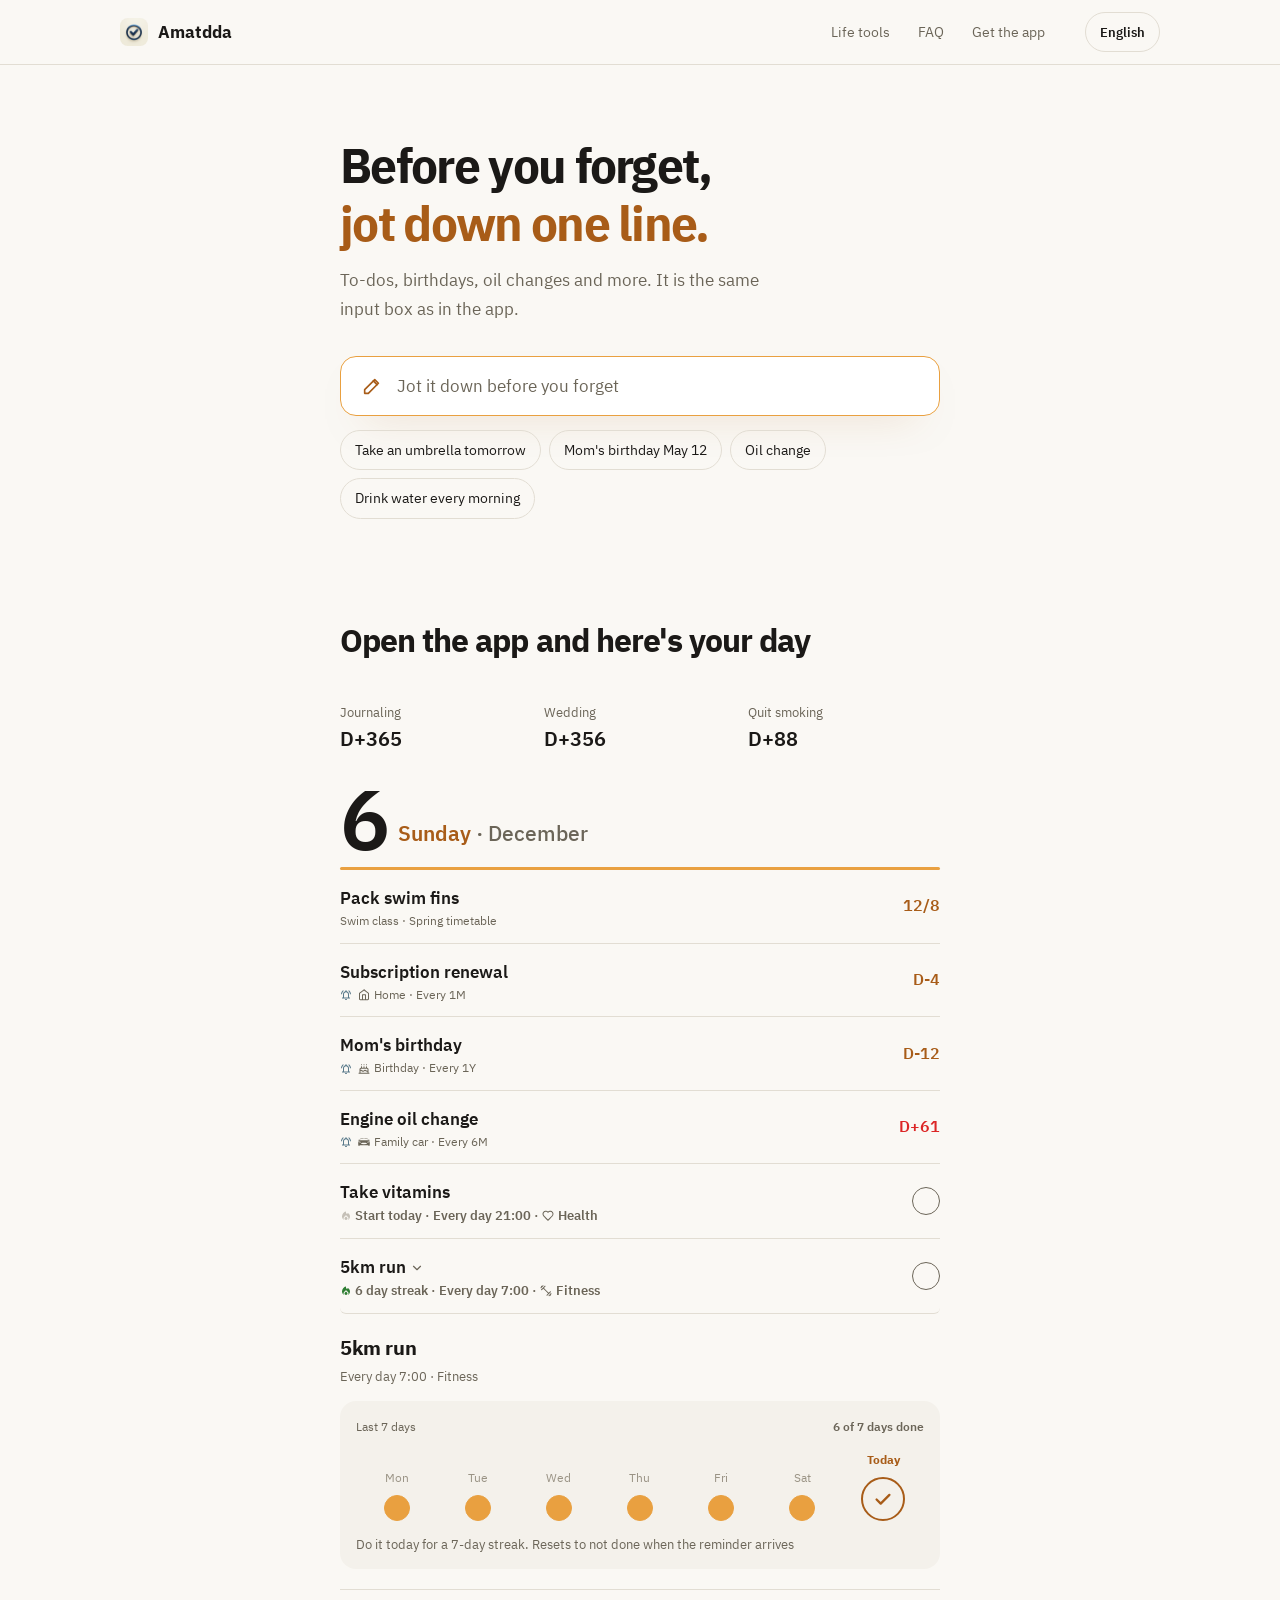
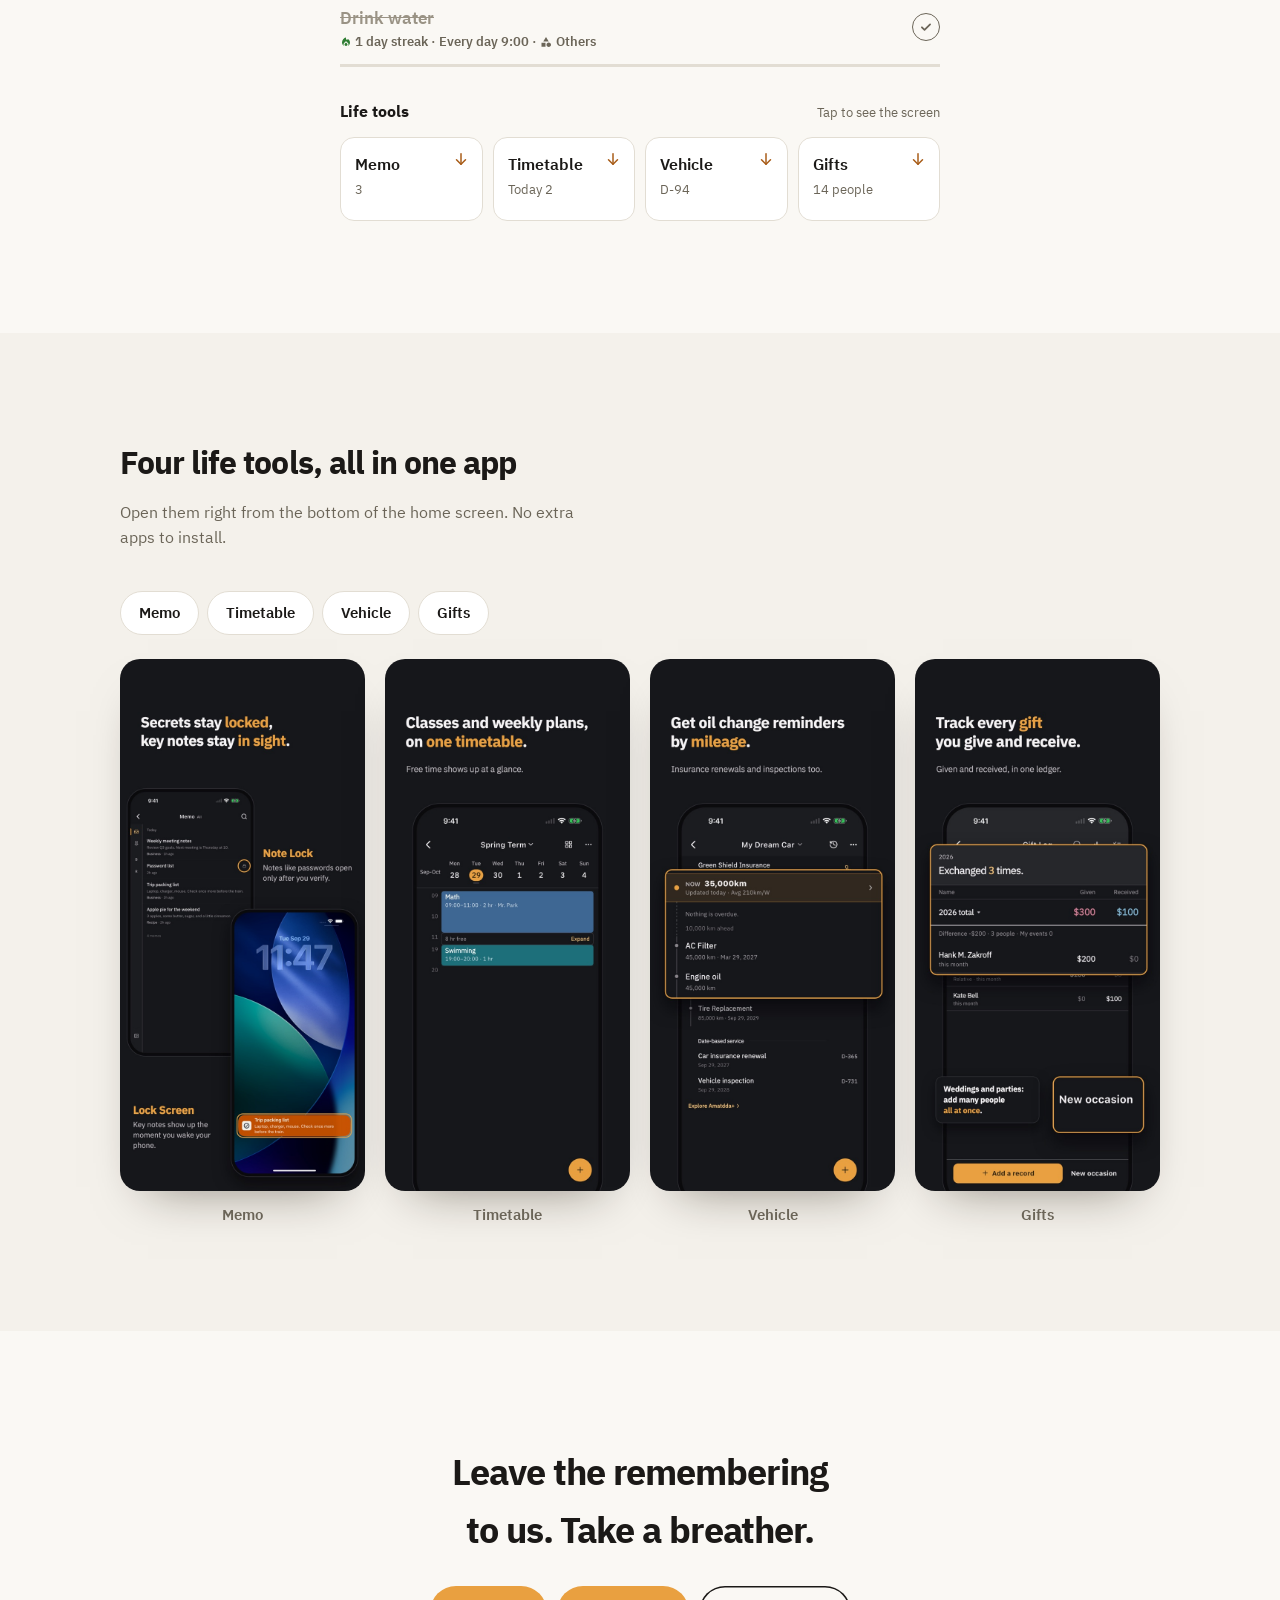
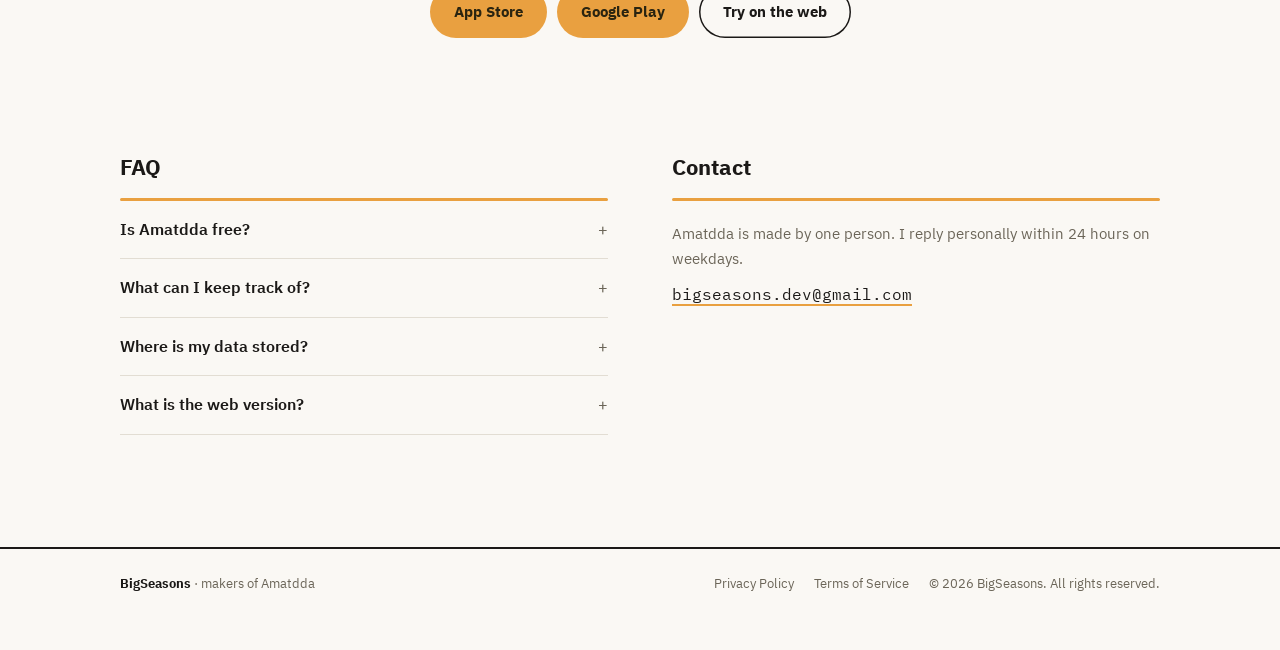
==== commit dbe2b6e6: "feat: 웹 버전을 스토어 버튼 옆과 FAQ 에서도 바로 열 수 있게 - 마무리 섹션 App Store·Google Play 옆에 「웹에서 써 보기」(테두리 버튼, 새 탭). -" ====
--- a/index.html
+++ b/index.html
@@ -315,7 +315,7 @@
   .gallery figure.on figcaption { color: var(--ink); }
 
   .closing { padding: 112px 0 0; text-align: center; }
-  .closing h2 { font-size: clamp(28px, 4vw, 36px); font-weight: 700; letter-spacing: -.03em; margin: 0; }
+  .closing h2 { font-size: clamp(28px, 4vw, 36px); font-weight: 700; letter-spacing: -.03em; margin: 0; text-wrap: balance; }
   .stores { display: flex; flex-wrap: wrap; gap: 10px; justify-content: center; margin-top: 28px; }
   .pill {
     display: inline-block; text-decoration: none; font-weight: 700; font-size: 15px; white-space: nowrap;
@@ -323,6 +323,10 @@
   }
   .pill:hover { color: var(--onface); transform: translateY(-1px); }
   .pill:active { transform: translateY(1px); }
+  /* 웹 체험은 스토어 옆 보조 버튼: 채우지 않고 테두리만 */
+  .pill.ghost { background: transparent; color: var(--text); box-shadow: inset 0 0 0 1.5px var(--text); }
+  .pill.ghost:hover { color: var(--text); background: var(--bg2); }
+  details p a.weblink { display: inline-block; margin-left: 4px; font-weight: 600; color: var(--ink); text-decoration: none; border-bottom: 1.5px solid var(--face); }
 
   .split { display: grid; grid-template-columns: repeat(2, minmax(0, 1fr)); gap: 64px; padding-top: 112px; }
   .split h2 { font-size: 22px; font-weight: 700; margin: 0; }
@@ -528,6 +532,7 @@
       <div class="stores sv-rise s2">
         <a class="pill" href="https://apps.apple.com/kr/app/id6751563264" target="_blank" rel="noopener">App Store</a>
         <a class="pill" href="https://play.google.com/store/apps/details?id=com.bigseasons.amatdda" target="_blank" rel="noopener">Google Play</a>
+        <a class="pill ghost" href="https://amatdda.bigseasons.co.kr/" target="_blank" rel="noopener" data-i18n="closing.web">웹에서 써 보기</a>
       </div>
     </div>
   </section>
@@ -827,6 +832,13 @@
     (t.faq.items || []).forEach(function (it) {
       var d = document.createElement('details'), s = document.createElement('summary'), p = document.createElement('p');
       s.textContent = it.question; p.textContent = it.answer;
+      /* 웹 버전 질문처럼 바로 갈 곳이 있는 답에는 링크(새 탭) */
+      if (it.link) {
+        var a = document.createElement('a');
+        a.className = 'weblink'; a.href = WEB_URL; a.target = '_blank'; a.rel = 'noopener';
+        a.textContent = it.link;
+        p.appendChild(document.createTextNode(' ')); p.appendChild(a);
+      }
       d.appendChild(s); d.appendChild(p); list.appendChild(d);
     });
   }
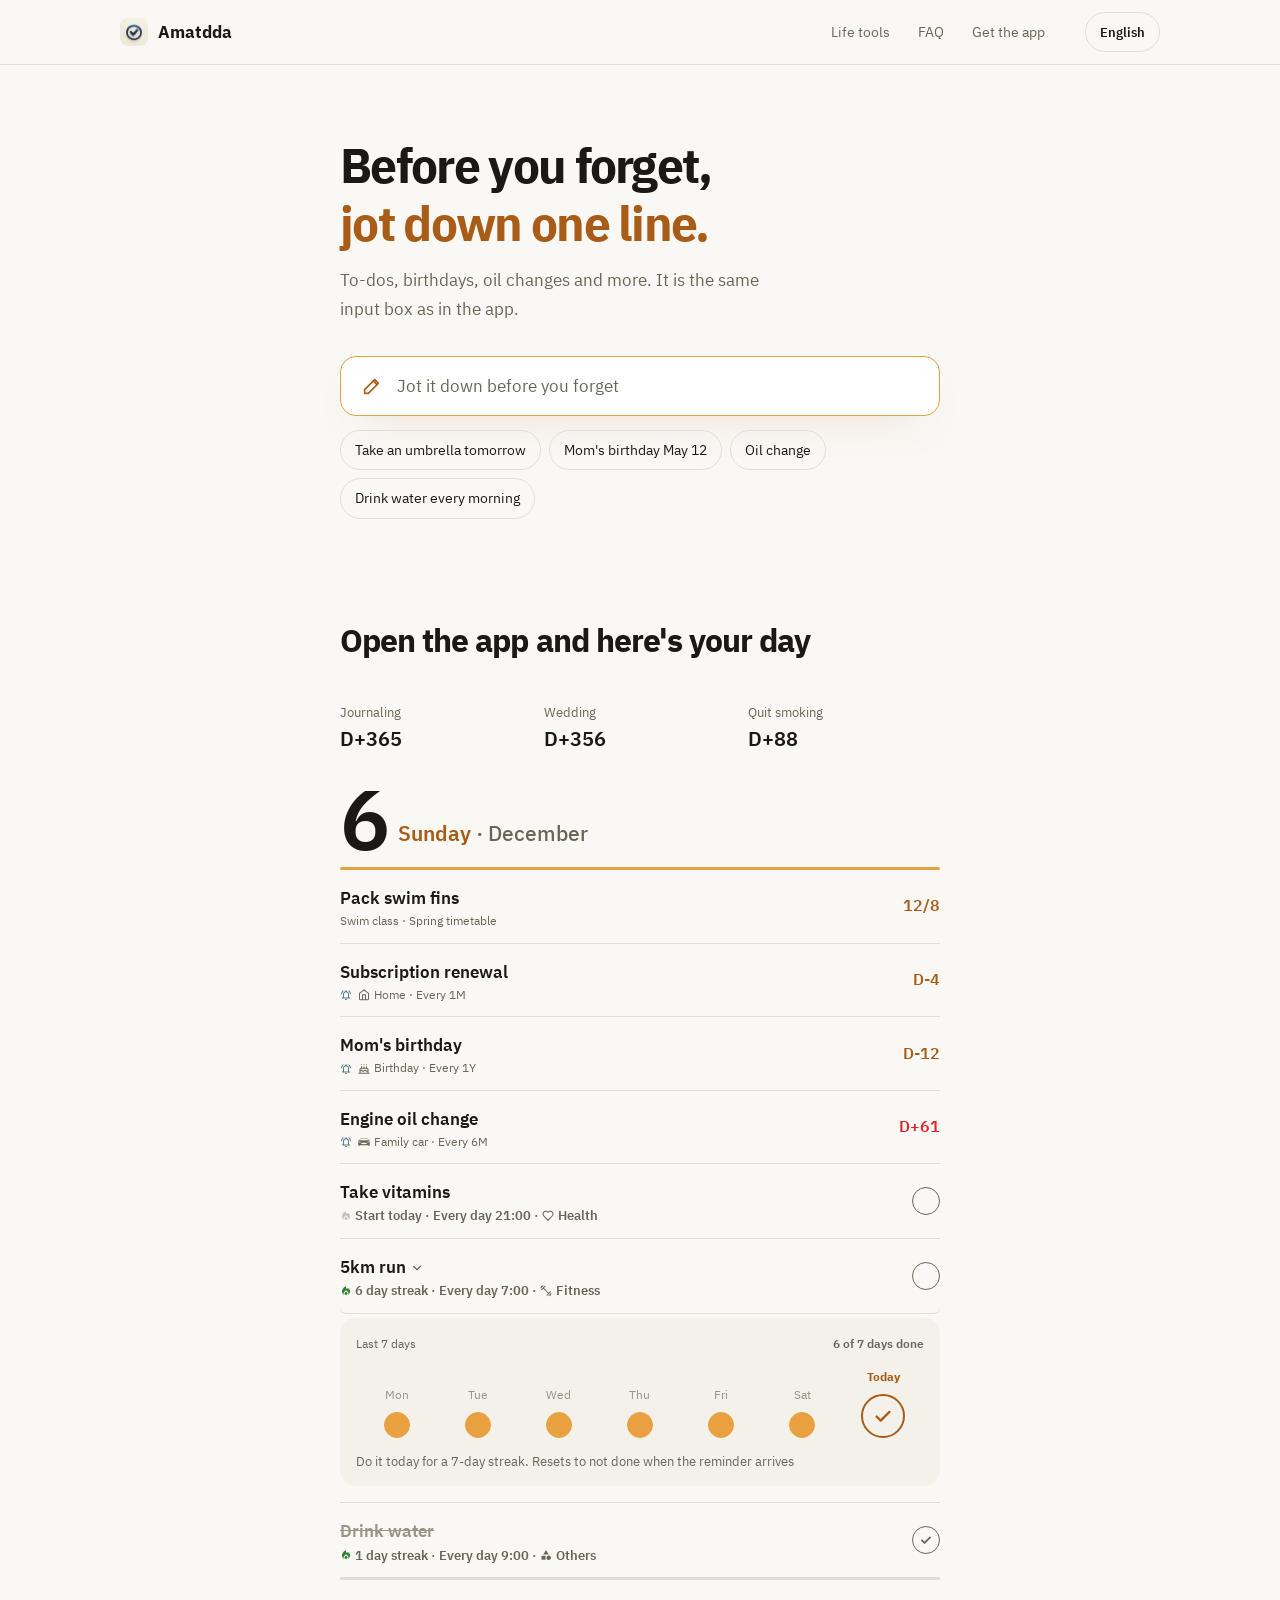
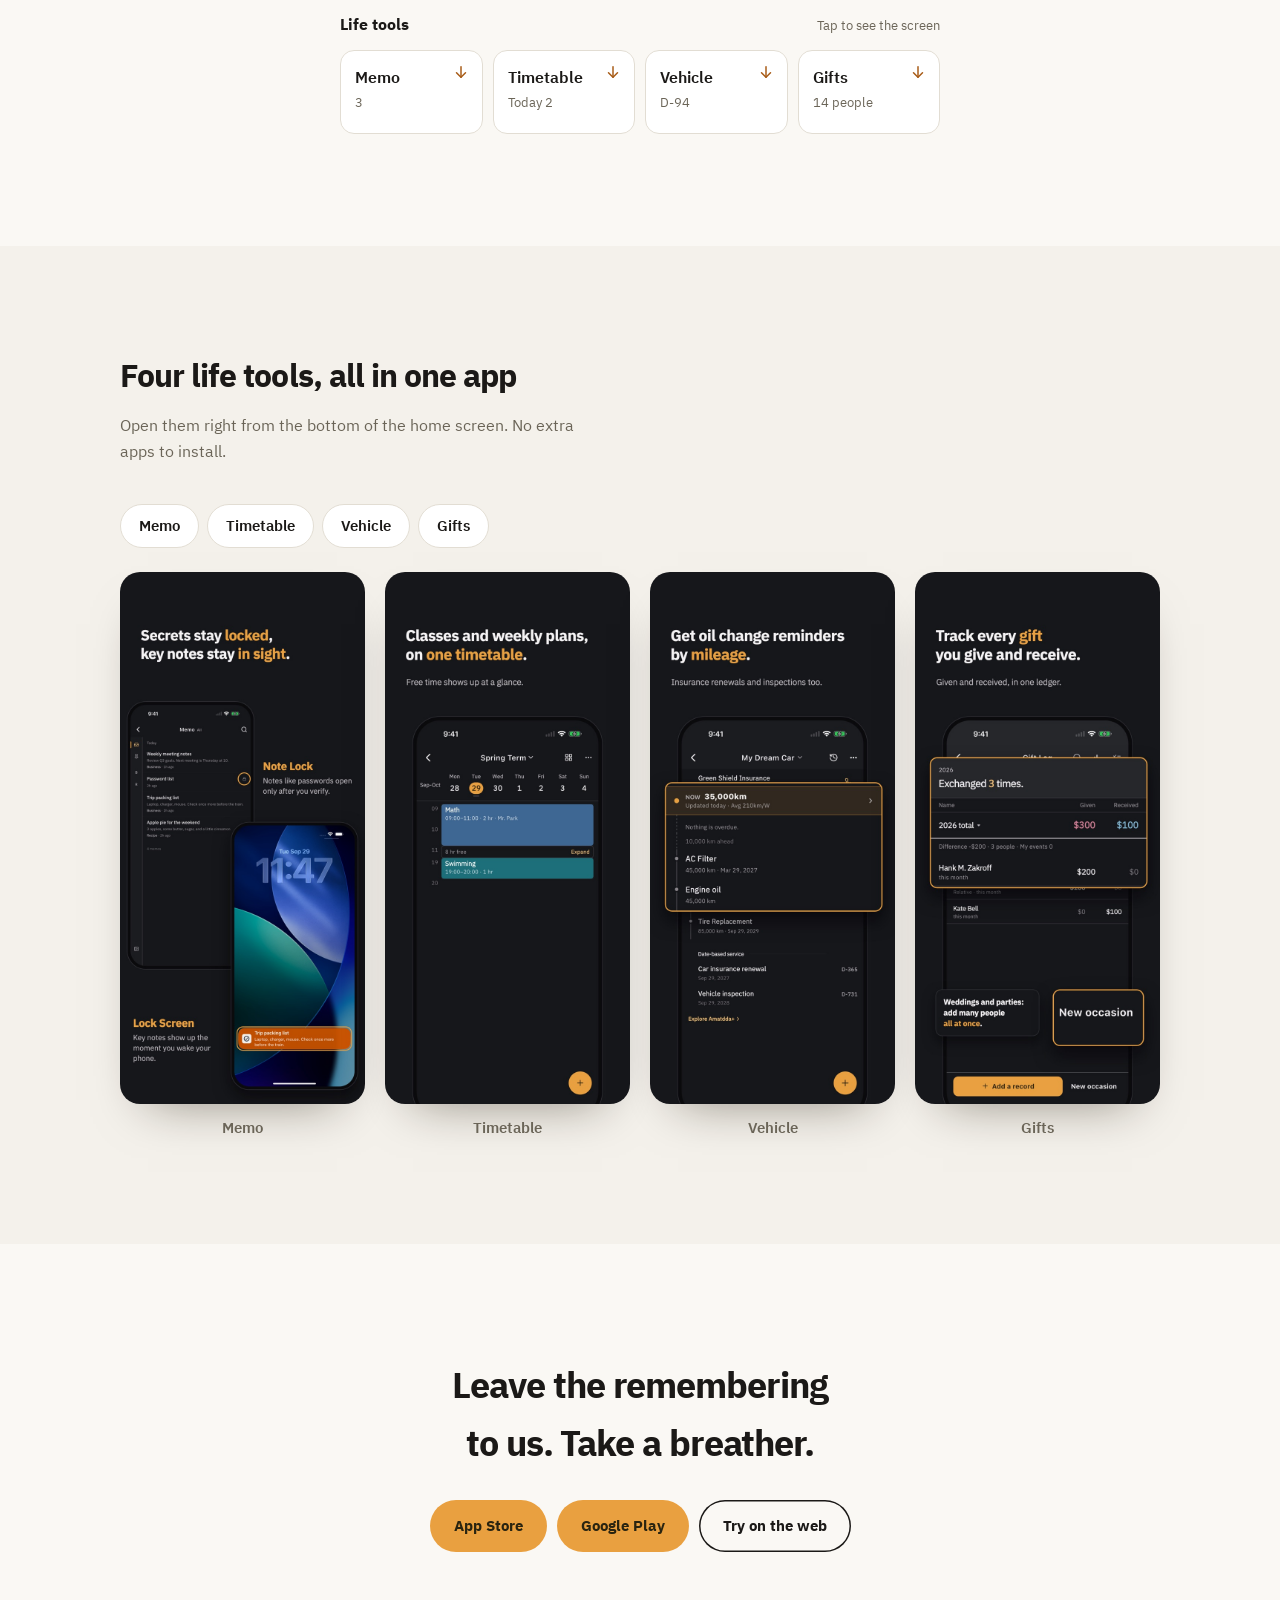
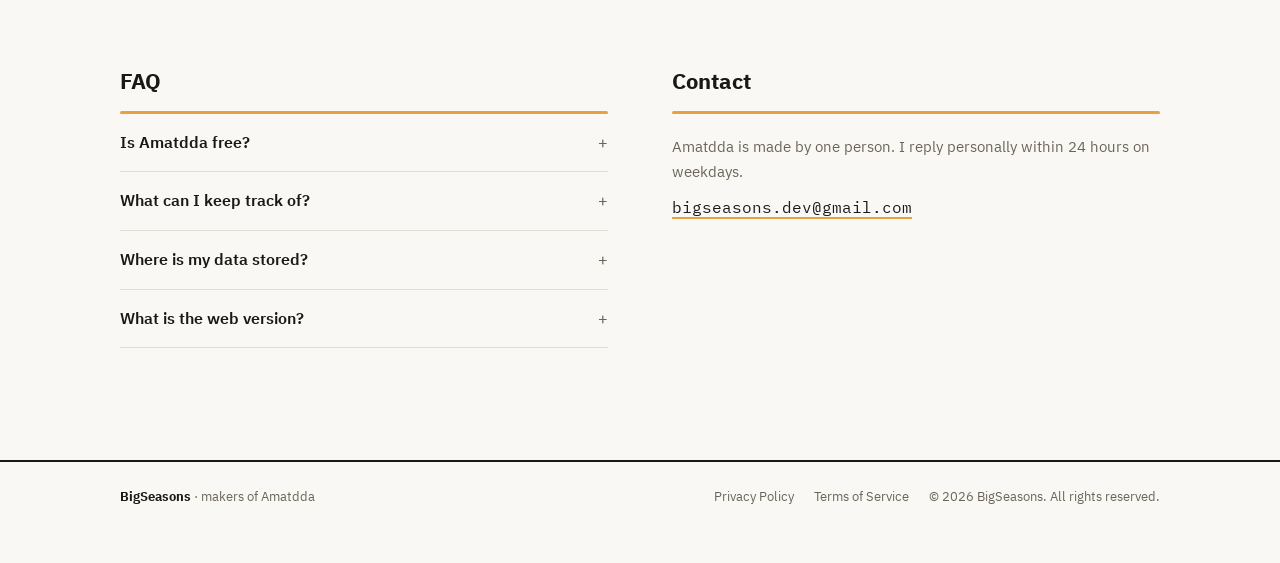
==== commit 38528eb3: "polish: UI 점검 후속 — 폰 머리말 「앱 받기」, 마무리 버튼 정렬, 루틴 상세 중복 제거 - 폰에서는 메뉴가 숨어 있어 머리말에 「앱 받기」(귤 면) 하나를 둔다. 데스" ====
--- a/index.html
+++ b/index.html
@@ -123,8 +123,12 @@
   @media (min-width: 860px) { .top nav { display: flex; } }
   .top nav a { color: var(--muted); text-decoration: none; }
   .top nav a:hover { color: var(--text); }
-  .lang { position: relative; margin-left: auto; }
+  .lang { position: relative; }
   @media (min-width: 860px) { .lang { margin-left: 16px; } }
+  /* 폰에서는 메뉴가 숨으니 「앱 받기」 하나만 머리말에 */
+  .get-m { margin-left: auto; font-size: 13px; font-weight: 700; text-decoration: none; color: var(--onface); background: var(--face); border-radius: 999px; padding: 9px 14px; min-height: 40px; display: inline-flex; align-items: center; }
+  .get-m:hover { color: var(--onface); }
+  @media (min-width: 860px) { .get-m { display: none; } }
   .lang > button {
     font: inherit; font-size: 13px; font-weight: 600; color: var(--text); cursor: pointer;
     background: transparent; border: 1px solid var(--line); border-radius: 999px; padding: 8px 14px; min-height: 40px;
@@ -241,12 +245,11 @@
   .row.tap { cursor: pointer; border-radius: 6px; }
   .row.tap:hover .t { color: var(--ink); }
   .row.tap .t svg { vertical-align: -2px; margin-left: 4px; color: var(--muted); transition: transform .25s var(--ease); }
-  .row.tap[aria-expanded="false"] .t svg { transform: rotate(-90deg); }
+  .row.tap .rowbtn[aria-expanded="false"] svg { transform: rotate(-90deg); }
+  .rowbtn { font: inherit; color: inherit; background: none; border: 0; padding: 0; cursor: pointer; text-align: left; }
   button.circle { background: transparent; cursor: pointer; padding: 0; font: inherit; }
   .row.done button.circle, .row.done .circle { border-color: var(--muted); }
-  .detail { padding: 18px 0 20px; border-bottom: 1px solid var(--line); }
-  .detail .dh { font-size: 20px; font-weight: 700; margin: 0; letter-spacing: -.02em; }
-  .detail .dm { font-size: 13px; color: var(--muted); margin: 2px 0 14px; }
+  .detail { padding: 4px 0 16px; border-bottom: 1px solid var(--line); }
   .rhythm { padding: 16px; border-radius: 16px; background: var(--bg2); }
   .rh-top { display: flex; justify-content: space-between; font-size: 12px; color: var(--muted); }
   .rh-top b { font-weight: 600; font-variant-numeric: tabular-nums; }
@@ -328,7 +331,8 @@
   .pill.ghost:hover { color: var(--text); background: var(--bg2); }
   details p a.weblink { display: inline-block; margin-left: 4px; font-weight: 600; color: var(--ink); text-decoration: none; border-bottom: 1.5px solid var(--face); }
 
-  .split { display: grid; grid-template-columns: repeat(2, minmax(0, 1fr)); gap: 64px; padding-top: 112px; }
+  /* .wrap 과 같은 요소라, 폰에서 .wrap 의 padding 이 위 여백을 지우지 않게 두 클래스로 건다 */
+  .wrap.split { display: grid; grid-template-columns: repeat(2, minmax(0, 1fr)); gap: 64px; padding-top: 112px; }
   .split h2 { font-size: 22px; font-weight: 700; margin: 0; }
   .split .rule { margin-top: 12px; }
   details { border-bottom: 1px solid var(--line); }
@@ -368,7 +372,10 @@
     .gallery { padding-top: 10px; }
     .gallery figure { flex: 0 0 72%; scroll-snap-align: center; }
     .gallery.picked figure.on img { transform: none; }
-    .split { grid-template-columns: 1fr; gap: 56px; }
+    .wrap.split { grid-template-columns: 1fr; gap: 56px; padding-top: 88px; }
+    .closing .stores { display: grid; grid-template-columns: repeat(2, minmax(0, 1fr)); max-width: 360px; margin-left: auto; margin-right: auto; }
+    .closing .stores .pill { text-align: center; padding-left: 12px; padding-right: 12px; }
+    .closing .stores .pill.ghost { grid-column: 1 / -1; }
   }
 
   /* ── 움직임 ───────────────────────────────────
@@ -414,6 +421,7 @@
       <a href="#faq" data-i18n="nav.faq">자주 묻는 질문</a>
       <a href="#get" data-i18n="nav.get">앱 받기</a>
     </nav>
+    <a class="get-m" href="#get" data-i18n="nav.get">앱 받기</a>
     <div class="lang">
       <button id="lang-btn" type="button" aria-haspopup="true" aria-expanded="false" aria-controls="lang-menu">한국어</button>
       <menu id="lang-menu">
@@ -481,13 +489,11 @@
       <div class="row sv-rise"><div><div class="t" data-i18n="briefing.r3t">엄마 생신</div><div class="d" data-meta="briefing.r3d" data-icon="cake" data-bell="1">생일 · 1년마다 · 뱀</div></div><span class="k ink">D-12</span></div>
       <div class="row sv-rise s2"><div><div class="t" data-i18n="briefing.r4t">엔진오일 교체</div><div class="d" data-meta="briefing.r4d" data-icon="car" data-bell="1">패밀리카 · 6개월마다</div></div><span class="k late">D+61</span></div>
       <div class="row sv-rise"><div><div class="t" data-i18n="briefing.r5t">영양제 먹기</div><div class="d routine" data-meta="briefing.r5d" data-icon="heart" data-cat="briefing.r5cat" data-fire="0">오늘 시작 · 매일 21시 · 건강</div></div><span class="circle" aria-hidden="true"></span></div>
-      <div class="row tap sv-rise s2" id="run-row" role="button" tabindex="0" aria-expanded="true" aria-controls="run-detail">
-        <div><div class="t"><span data-i18n="briefing.r6t">5km 러닝</span><svg width="14" height="14" viewBox="0 0 24 24" fill="none" stroke="currentColor" stroke-width="2" stroke-linecap="round" stroke-linejoin="round" aria-hidden="true"><path d="M6 9l6 6 6-6"/></svg></div><div class="d routine" id="run-meta" data-icon="dumbbell" data-cat="briefing.runCategory" data-fire="1">6일 연속 · 매일 7시 · 운동</div></div>
+      <div class="row tap sv-rise s2" id="run-row">
+        <div><div class="t"><button type="button" class="rowbtn" id="run-toggle" aria-expanded="true" aria-controls="run-detail"><span data-i18n="briefing.r6t">5km 러닝</span><svg width="14" height="14" viewBox="0 0 24 24" fill="none" stroke="currentColor" stroke-width="2" stroke-linecap="round" stroke-linejoin="round" aria-hidden="true"><path d="M6 9l6 6 6-6"/></svg></button></div><div class="d routine" id="run-meta" data-icon="dumbbell" data-cat="briefing.runCategory" data-fire="1">6일 연속 · 매일 7시 · 운동</div></div>
         <button class="circle" type="button" id="run-check" aria-pressed="false" aria-label="5km 러닝"></button>
       </div>
       <div class="detail" id="run-detail">
-        <p class="dh" data-i18n="briefing.r6t">5km 러닝</p>
-        <p class="dm" data-i18n="briefing.r6meta">루틴 · 매일 · 운동</p>
         <div class="rhythm">
           <div class="rh-top"><span data-i18n="rhythm.title">최근 7일</span><b id="rh-count">7일간 6회</b></div>
           <div class="rh-days" id="rh-days"></div>
@@ -808,13 +814,13 @@
   function toggleRun() { runDone = !runDone; paintRun(); }
   $('run-check').addEventListener('click', function (e) { e.stopPropagation(); toggleRun(); });
   function toggleDetail() {
-    var open = $('run-row').getAttribute('aria-expanded') !== 'true';
-    $('run-row').setAttribute('aria-expanded', String(open));
+    var open = $('run-toggle').getAttribute('aria-expanded') !== 'true';
+    $('run-toggle').setAttribute('aria-expanded', String(open));
     $('run-detail').hidden = !open;
   }
-  $('run-row').addEventListener('click', toggleDetail);
-  $('run-row').addEventListener('keydown', function (e) {
-    if (e.target === $('run-row') && (e.key === 'Enter' || e.key === ' ')) { e.preventDefault(); toggleDetail(); }
+  /* 줄 어디를 눌러도 펼치고 접는다(동그라미는 체크). 키보드는 제목 버튼이 받는다. */
+  $('run-row').addEventListener('click', function (e) {
+    if (!e.target.closest('#run-check')) { toggleDetail(); }
   });
 
   $('dock').addEventListener('input', paintEntry);
